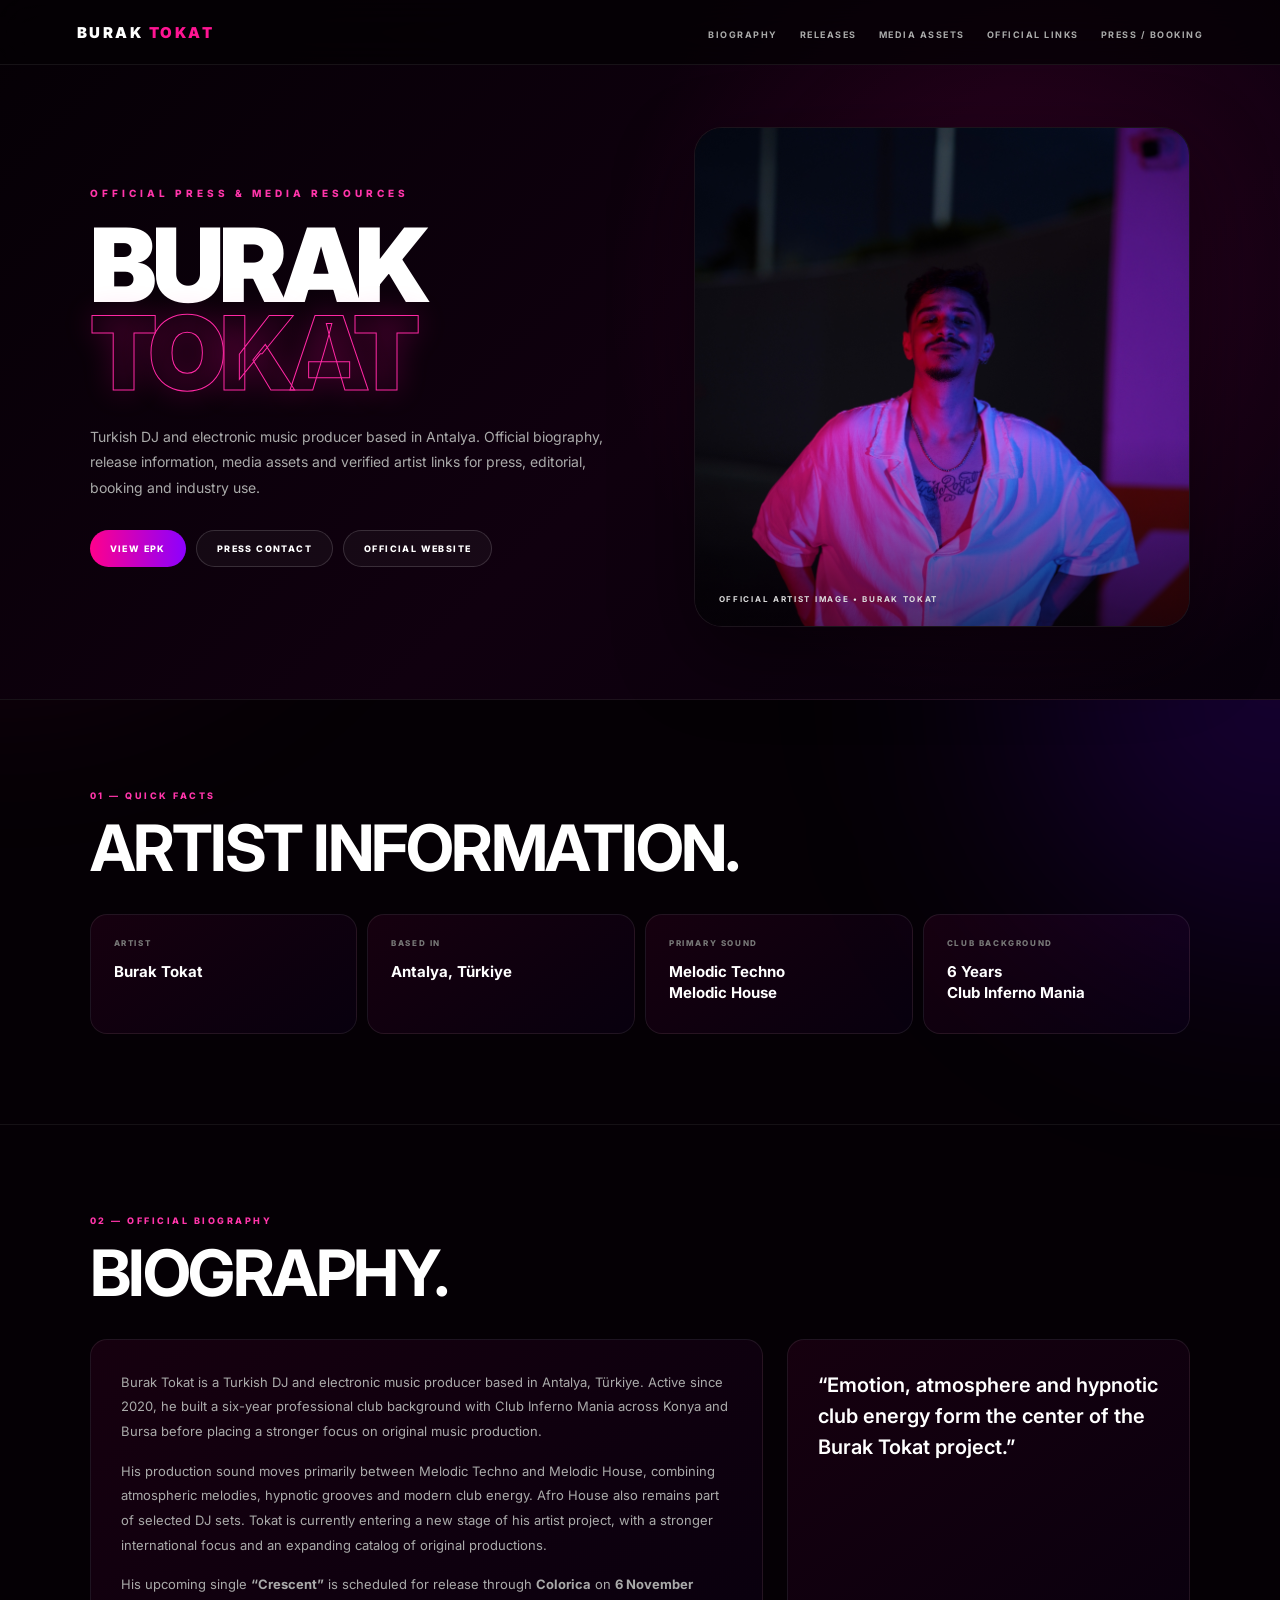
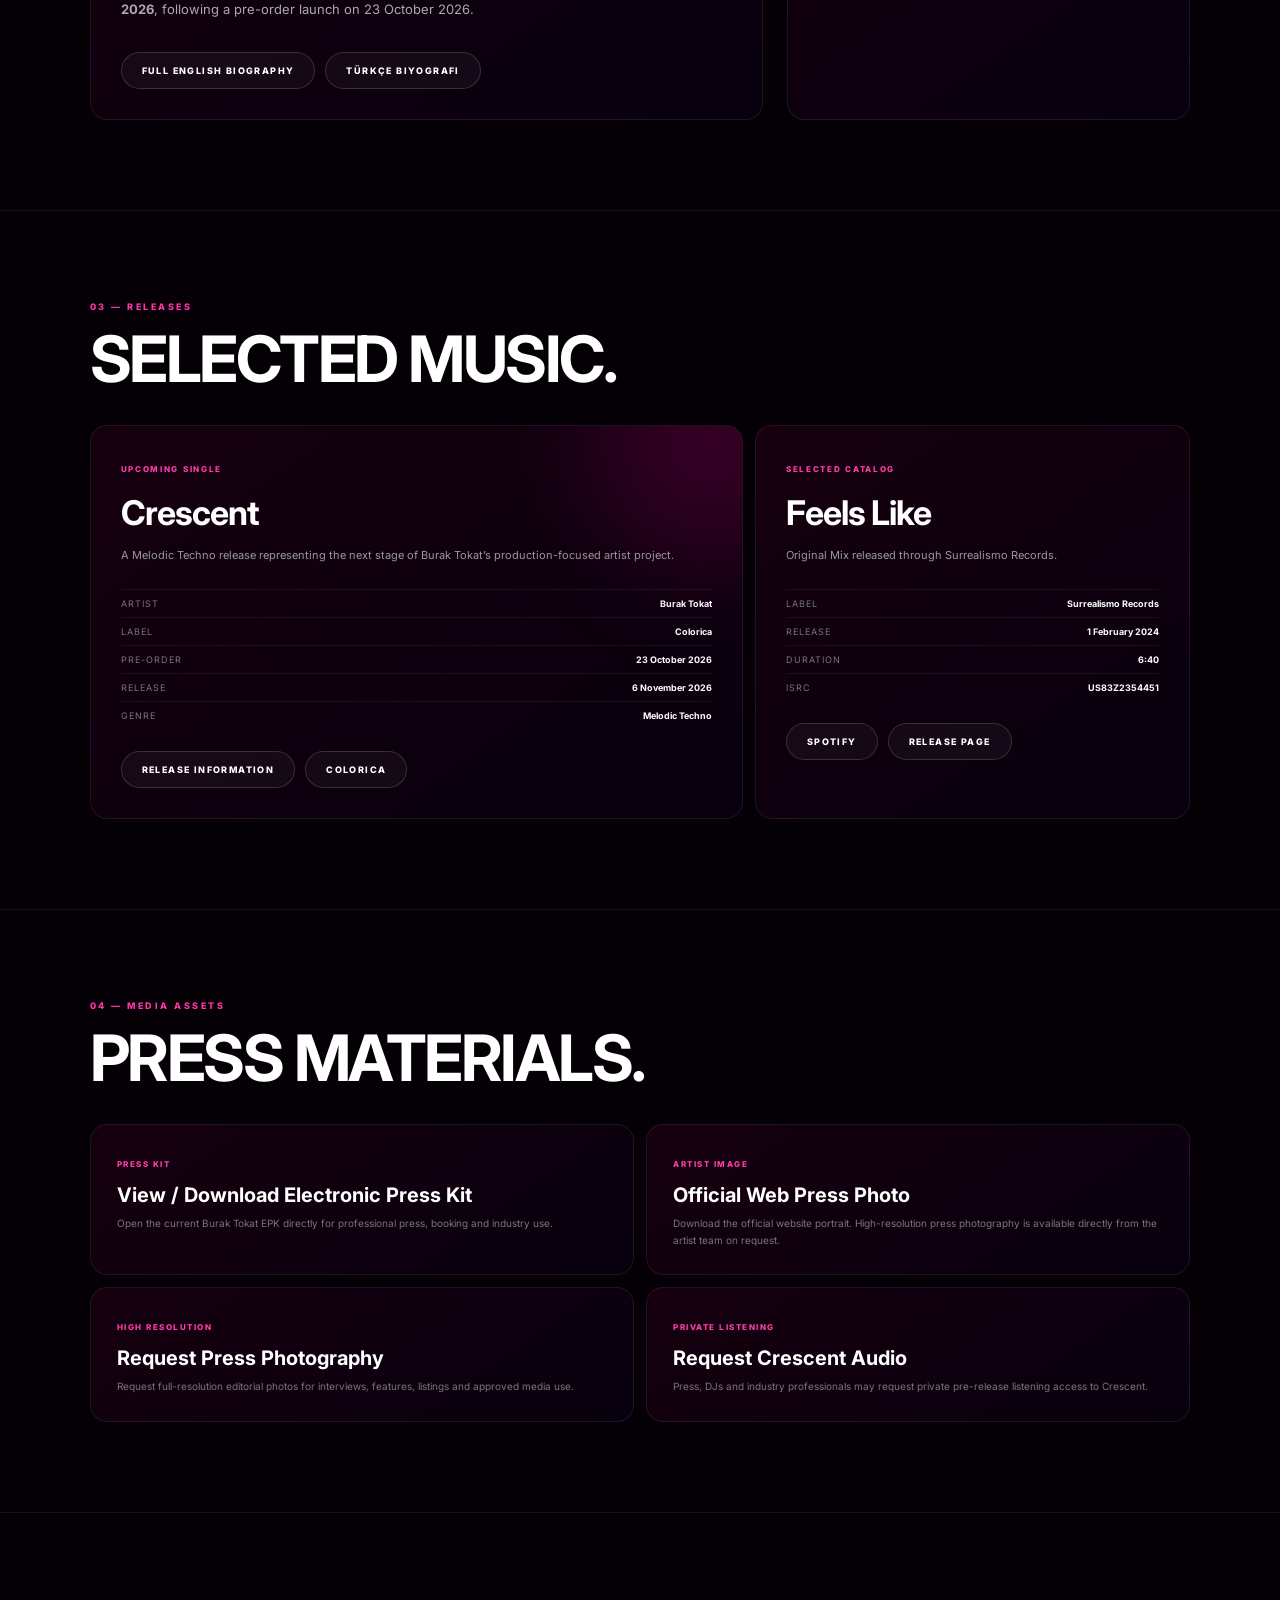
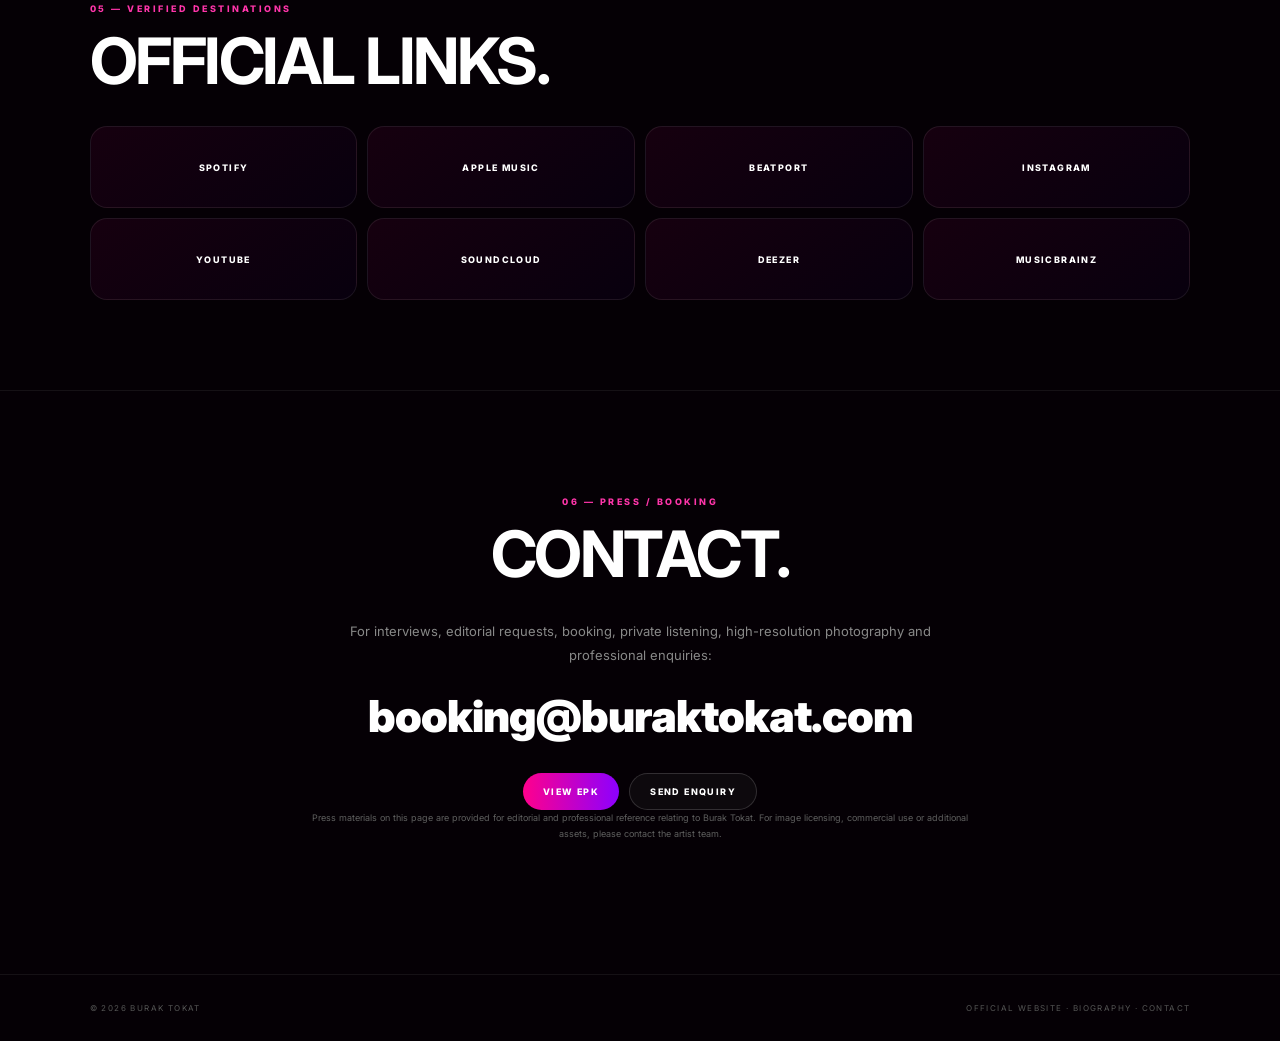
==== press/index.html @ 47e27e8b "Make EPK directly accessible from press page" ====
<!DOCTYPE html>
<html lang="en">
<head>
  <meta charset="UTF-8">
  <meta name="viewport" content="width=device-width, initial-scale=1.0">
  <title>Burak Tokat — Press Kit & Media</title>
  <meta name="description" content="Official press kit for Turkish DJ and electronic music producer Burak Tokat. Biography, releases, media assets, official links and booking contact.">
  <meta name="author" content="Burak Tokat">
  <meta name="robots" content="index, follow, max-image-preview:large">
  <link rel="canonical" href="https://buraktokat.com/press/">
  <link rel="icon" type="image/svg+xml" href="../favicon.svg?v=3">
  <meta name="theme-color" content="#050005">

  <meta property="og:title" content="Burak Tokat — Press Kit & Media">
  <meta property="og:description" content="Official press resources, biography, releases and booking information for Burak Tokat.">
  <meta property="og:type" content="website">
  <meta property="og:url" content="https://buraktokat.com/press/">
  <meta property="og:image" content="https://buraktokat.com/burak-tokat-hero.JPG">
  <meta property="og:image:alt" content="Burak Tokat — Turkish DJ and electronic music producer">
  <meta property="og:site_name" content="Burak Tokat">
  <meta name="twitter:card" content="summary_large_image">
  <meta name="twitter:title" content="Burak Tokat — Press Kit & Media">
  <meta name="twitter:description" content="Official press resources for Burak Tokat.">
  <meta name="twitter:image" content="https://buraktokat.com/burak-tokat-hero.JPG">

  <script type="application/ld+json">
  {
    "@context": "https://schema.org",
    "@graph": [
      {
        "@type": "WebPage",
        "@id": "https://buraktokat.com/press/#page",
        "url": "https://buraktokat.com/press/",
        "name": "Burak Tokat — Press Kit & Media",
        "description": "Official press resources for Turkish DJ and electronic music producer Burak Tokat.",
        "inLanguage": "en",
        "isPartOf": {"@id": "https://buraktokat.com/#website"},
        "mainEntity": {"@id": "https://buraktokat.com/#person"}
      },
      {
        "@type": "Person",
        "@id": "https://buraktokat.com/#person",
        "name": "Burak Tokat",
        "url": "https://buraktokat.com/",
        "image": "https://buraktokat.com/burak-tokat-hero.JPG",
        "jobTitle": "DJ and Electronic Music Producer",
        "description": "Burak Tokat is a Turkish DJ and electronic music producer based in Antalya, Türkiye, active since 2020. His music moves primarily between Melodic Techno and Melodic House.",
        "nationality": {"@type": "Country", "name": "Türkiye"},
        "homeLocation": {"@type": "City", "name": "Antalya"},
        "sameAs": [
          "https://www.instagram.com/burak_tkt/",
          "https://open.spotify.com/artist/2lSECyE7vZiH9M3YwAgsy5",
          "https://music.apple.com/tr/artist/burak-tokat/1721994034",
          "https://www.youtube.com/@BurakTokatMusic",
          "https://soundcloud.com/burak-tokat-6125178",
          "https://www.beatport.com/artist/burak-tokat/1174596",
          "https://www.deezer.com/en/artist/247547852",
          "https://musicbrainz.org/artist/d6642fed-4b32-4e35-bbf1-1daaf0e04e70"
        ]
      },
      {
        "@type": "MusicRecording",
        "@id": "https://buraktokat.com/#crescent",
        "name": "Crescent",
        "datePublished": "2026-11-06",
        "genre": "Melodic Techno",
        "byArtist": {"@id": "https://buraktokat.com/#person"},
        "recordLabel": {
          "@type": "Organization",
          "name": "Colorica",
          "sameAs": "https://www.beatport.com/label/colorica/94659"
        },
        "description": "Upcoming Melodic Techno single by Burak Tokat. Pre-order begins 23 October 2026; worldwide release is 6 November 2026."
      }
    ]
  }
  </script>

  <style>
    @import url('https://fonts.googleapis.com/css2?family=Inter:wght@400;500;600;700;800;900&display=swap');
    *{box-sizing:border-box;margin:0;padding:0}
    html{scroll-behavior:smooth}
    body{background:#050005;color:#fff;font-family:Inter,Arial,sans-serif;overflow-x:hidden}
    body:before{content:"";position:fixed;width:520px;height:520px;left:-260px;top:80px;background:rgba(255,0,153,.18);filter:blur(130px);border-radius:50%;z-index:-2}
    body:after{content:"";position:fixed;width:500px;height:500px;right:-250px;top:430px;background:rgba(100,0,255,.18);filter:blur(130px);border-radius:50%;z-index:-2}
    a{color:inherit}
    nav{position:fixed;top:0;left:0;width:100%;height:65px;display:flex;align-items:center;justify-content:space-between;padding:0 6%;z-index:100;background:rgba(5,0,5,.76);backdrop-filter:blur(18px);-webkit-backdrop-filter:blur(18px);border-bottom:1px solid rgba(255,255,255,.07)}
    .logo{font-size:15px;font-weight:900;letter-spacing:2.5px;text-decoration:none}.logo span{color:#ff1493}
    .navlinks{display:flex;gap:22px;list-style:none}.navlinks a{text-decoration:none;color:#aaa;font-size:9px;font-weight:700;letter-spacing:1.5px;text-transform:uppercase;transition:.25s}.navlinks a:hover{color:#ff32aa}
    .hero{min-height:700px;padding:125px 7% 70px;display:grid;grid-template-columns:1.05fr .95fr;gap:55px;align-items:center;border-bottom:1px solid rgba(255,255,255,.07);background:radial-gradient(circle at 80% 42%,rgba(255,0,153,.13),transparent 38%),linear-gradient(135deg,#050005,#10000f 55%,#08000c)}
    .eyebrow{color:#ff35aa;font-size:10px;font-weight:800;letter-spacing:4px;text-transform:uppercase;margin-bottom:22px}
    h1{font-size:clamp(58px,8vw,108px);line-height:.86;letter-spacing:-5px;font-weight:900;text-transform:uppercase}
    h1 span{display:block;color:transparent;-webkit-text-stroke:1px #ff28a4;text-shadow:0 0 30px rgba(255,0,153,.22)}
    .lead{max-width:680px;margin-top:27px;color:#aaa;font-size:14px;line-height:1.8}
    .hero-actions,.actions{display:flex;gap:10px;flex-wrap:wrap;margin-top:30px}
    .btn{display:inline-flex;align-items:center;justify-content:center;padding:12px 20px;border-radius:30px;text-decoration:none;color:#fff;font-size:9px;font-weight:800;letter-spacing:1.4px;text-transform:uppercase;border:1px solid rgba(255,255,255,.15);background:rgba(255,255,255,.035);transition:.25s}.btn.primary{background:linear-gradient(90deg,#ff008c,#8c00ff);border:none}.btn:hover{transform:translateY(-2px);border-color:rgba(255,0,153,.45)}
    .portrait{position:relative;min-height:500px;border-radius:28px;overflow:hidden;border:1px solid rgba(255,255,255,.08);background:#090009;box-shadow:0 30px 80px rgba(0,0,0,.45)}
    .portrait:after{content:"";position:absolute;inset:0;background:linear-gradient(0deg,rgba(5,0,5,.55),transparent 38%);pointer-events:none}.portrait img{width:100%;height:100%;position:absolute;inset:0;object-fit:cover;object-position:center 22%;display:block}
    .portrait-label{position:absolute;z-index:2;left:24px;bottom:22px;font-size:8px;letter-spacing:1.7px;text-transform:uppercase;color:#ddd;font-weight:700}
    main{max-width:1280px;margin:auto}
    section{padding:90px 7%;border-bottom:1px solid rgba(255,255,255,.065)}
    .section-label{color:#ff35aa;font-size:9px;font-weight:800;letter-spacing:2.5px;text-transform:uppercase;margin-bottom:17px}
    h2{font-size:clamp(36px,5vw,66px);line-height:.95;letter-spacing:-2.5px;text-transform:uppercase;margin-bottom:35px}
    .facts{display:grid;grid-template-columns:repeat(4,1fr);gap:10px}
    .fact,.panel,.release,.asset,.linkcard{border:1px solid rgba(255,255,255,.08);background:linear-gradient(145deg,rgba(255,0,153,.07),rgba(100,0,255,.04));border-radius:17px}
    .fact{padding:23px;min-height:120px}.fact small{display:block;color:#777;font-size:8px;font-weight:800;letter-spacing:1.6px;text-transform:uppercase;margin-bottom:13px}.fact strong{font-size:15px;line-height:1.4}
    .bio-grid{display:grid;grid-template-columns:1.25fr .75fr;gap:24px}.panel{padding:30px}.panel p{color:#aaa;font-size:13px;line-height:1.9}.panel p+p{margin-top:15px}.quote{font-size:20px!important;line-height:1.55!important;color:#fff!important;font-weight:600}
    .release-grid{display:grid;grid-template-columns:1.2fr .8fr;gap:12px}.release{padding:30px;position:relative;overflow:hidden}.release.featured:before{content:"";position:absolute;width:220px;height:220px;right:-80px;top:-90px;background:rgba(255,0,153,.18);filter:blur(60px);border-radius:50%}.release .status{display:inline-block;color:#ff3cab;font-size:8px;font-weight:800;letter-spacing:1.7px;text-transform:uppercase;margin-bottom:18px}.release h3{font-size:34px;letter-spacing:-1px;margin-bottom:13px}.release p{color:#999;font-size:11px;line-height:1.8}.release-meta{margin-top:24px;display:grid;gap:8px}.release-meta div{display:flex;justify-content:space-between;gap:20px;padding-top:8px;border-top:1px solid rgba(255,255,255,.06);font-size:9px}.release-meta span{color:#777;text-transform:uppercase;letter-spacing:1px}.release-meta strong{text-align:right}
    .assets{display:grid;grid-template-columns:repeat(2,1fr);gap:12px}.asset{padding:26px;text-decoration:none;display:block;transition:.25s}.asset:hover,.linkcard:hover{transform:translateY(-3px);border-color:rgba(255,0,153,.35)}.asset small{color:#ff3cab;font-size:8px;font-weight:800;letter-spacing:1.5px;text-transform:uppercase}.asset h3{font-size:20px;margin:12px 0 8px}.asset p{color:#777;font-size:10px;line-height:1.65}
    .links{display:grid;grid-template-columns:repeat(4,1fr);gap:10px}.linkcard{min-height:82px;display:flex;align-items:center;justify-content:center;text-decoration:none;font-size:9px;font-weight:800;letter-spacing:1.4px;text-transform:uppercase;transition:.25s}
    .contact{text-align:center;padding-top:105px;padding-bottom:110px}.contact p{color:#888;max-width:660px;margin:0 auto 22px;font-size:13px;line-height:1.8}.email{font-size:clamp(20px,4vw,44px);font-weight:900;letter-spacing:-1px;text-decoration:none}.email:hover{color:#ff32aa}
    .usage{max-width:760px;margin:24px auto 0;color:#5f5f5f!important;font-size:9px!important}
    footer{max-width:1280px;margin:auto;padding:28px 7%;display:flex;justify-content:space-between;color:#555;font-size:8px;letter-spacing:1.4px;text-transform:uppercase}footer a{text-decoration:none}footer a:hover{color:#ff3cab}
    @media(max-width:850px){.navlinks{display:none}.hero{grid-template-columns:1fr;padding-top:105px}.portrait{min-height:520px}.facts{grid-template-columns:1fr 1fr}.bio-grid,.release-grid{grid-template-columns:1fr}.links{grid-template-columns:1fr 1fr}}
    @media(max-width:520px){nav{height:60px}.hero{padding:95px 6% 55px}.hero h1{font-size:58px;letter-spacing:-4px}.portrait{min-height:430px}section{padding:72px 6%}.facts,.assets,.links{grid-template-columns:1fr}footer{flex-direction:column;gap:9px}}
  </style>
</head>
<body>
  <nav>
    <a class="logo" href="../">BURAK <span>TOKAT</span></a>
    <ul class="navlinks">
      <li><a href="#bio">Biography</a></li>
      <li><a href="#releases">Releases</a></li>
      <li><a href="#assets">Media Assets</a></li>
      <li><a href="#links">Official Links</a></li>
      <li><a href="#contact">Press / Booking</a></li>
    </ul>
  </nav>

  <header class="hero">
    <div>
      <div class="eyebrow">Official Press & Media Resources</div>
      <h1>BURAK <span>TOKAT</span></h1>
      <p class="lead">Turkish DJ and electronic music producer based in Antalya. Official biography, release information, media assets and verified artist links for press, editorial, booking and industry use.</p>
      <div class="hero-actions">
        <a class="btn primary" href="../Burak_Tokat_EPK_2026.pdf" target="_blank" rel="noopener">View EPK</a>
        <a class="btn" href="mailto:booking@buraktokat.com?subject=Burak%20Tokat%20Press%20Request">Press Contact</a>
        <a class="btn" href="../">Official Website</a>
      </div>
    </div>
    <div class="portrait">
      <img src="../burak-tokat-hero.JPG" alt="Burak Tokat official artist portrait" width="828" height="1183" decoding="async">
      <div class="portrait-label">Official Artist Image • Burak Tokat</div>
    </div>
  </header>

  <main>
    <section>
      <div class="section-label">01 — Quick Facts</div>
      <h2>Artist Information.</h2>
      <div class="facts">
        <div class="fact"><small>Artist</small><strong>Burak Tokat</strong></div>
        <div class="fact"><small>Based In</small><strong>Antalya, Türkiye</strong></div>
        <div class="fact"><small>Primary Sound</small><strong>Melodic Techno<br>Melodic House</strong></div>
        <div class="fact"><small>Club Background</small><strong>6 Years<br>Club Inferno Mania</strong></div>
      </div>
    </section>

    <section id="bio">
      <div class="section-label">02 — Official Biography</div>
      <h2>Biography.</h2>
      <div class="bio-grid">
        <div class="panel">
          <p>Burak Tokat is a Turkish DJ and electronic music producer based in Antalya, Türkiye. Active since 2020, he built a six-year professional club background with Club Inferno Mania across Konya and Bursa before placing a stronger focus on original music production.</p>
          <p>His production sound moves primarily between Melodic Techno and Melodic House, combining atmospheric melodies, hypnotic grooves and modern club energy. Afro House also remains part of selected DJ sets. Tokat is currently entering a new stage of his artist project, with a stronger international focus and an expanding catalog of original productions.</p>
          <p>His upcoming single <strong>“Crescent”</strong> is scheduled for release through <strong>Colorica</strong> on <strong>6 November 2026</strong>, following a pre-order launch on 23 October 2026.</p>
          <div class="actions">
            <a class="btn" href="../about.html">Full English Biography</a>
            <a class="btn" href="../hakkinda.html">Türkçe Biyografi</a>
          </div>
        </div>
        <div class="panel">
          <p class="quote">“Emotion, atmosphere and hypnotic club energy form the center of the Burak Tokat project.”</p>
        </div>
      </div>
    </section>

    <section id="releases">
      <div class="section-label">03 — Releases</div>
      <h2>Selected Music.</h2>
      <div class="release-grid">
        <article class="release featured">
          <div class="status">Upcoming Single</div>
          <h3>Crescent</h3>
          <p>A Melodic Techno release representing the next stage of Burak Tokat’s production-focused artist project.</p>
          <div class="release-meta">
            <div><span>Artist</span><strong>Burak Tokat</strong></div>
            <div><span>Label</span><strong>Colorica</strong></div>
            <div><span>Pre-order</span><strong>23 October 2026</strong></div>
            <div><span>Release</span><strong>6 November 2026</strong></div>
            <div><span>Genre</span><strong>Melodic Techno</strong></div>
          </div>
          <div class="actions">
            <a class="btn" href="../music/crescent.html">Release Information</a>
            <a class="btn" href="https://www.beatport.com/label/colorica/94659" target="_blank" rel="noopener">Colorica</a>
          </div>
        </article>

        <article class="release">
          <div class="status">Selected Catalog</div>
          <h3>Feels Like</h3>
          <p>Original Mix released through Surrealismo Records.</p>
          <div class="release-meta">
            <div><span>Label</span><strong>Surrealismo Records</strong></div>
            <div><span>Release</span><strong>1 February 2024</strong></div>
            <div><span>Duration</span><strong>6:40</strong></div>
            <div><span>ISRC</span><strong>US83Z2354451</strong></div>
          </div>
          <div class="actions">
            <a class="btn" href="https://open.spotify.com/track/1SCEhdeMEhMFP7jgETEWyG" target="_blank" rel="noopener">Spotify</a>
            <a class="btn" href="../music/feels-like.html">Release Page</a>
          </div>
        </article>
      </div>
    </section>

    <section id="assets">
      <div class="section-label">04 — Media Assets</div>
      <h2>Press Materials.</h2>
      <div class="assets">
        <a class="asset" href="../Burak_Tokat_EPK_2026.pdf" target="_blank" rel="noopener">
          <small>Press Kit</small>
          <h3>View / Download Electronic Press Kit</h3>
          <p>Open the current Burak Tokat EPK directly for professional press, booking and industry use.</p>
        </a>
        <a class="asset" href="../burak-tokat-hero.JPG" download="Burak-Tokat-Official-Artist-Photo.JPG">
          <small>Artist Image</small>
          <h3>Official Web Press Photo</h3>
          <p>Download the official website portrait. High-resolution press photography is available directly from the artist team on request.</p>
        </a>
        <a class="asset" href="mailto:booking@buraktokat.com?subject=Burak%20Tokat%20High-Resolution%20Press%20Photos">
          <small>High Resolution</small>
          <h3>Request Press Photography</h3>
          <p>Request full-resolution editorial photos for interviews, features, listings and approved media use.</p>
        </a>
        <a class="asset" href="mailto:booking@buraktokat.com?subject=Burak%20Tokat%20Private%20Listening%20Request%20-%20Crescent">
          <small>Private Listening</small>
          <h3>Request Crescent Audio</h3>
          <p>Press, DJs and industry professionals may request private pre-release listening access to Crescent.</p>
        </a>
      </div>
    </section>

    <section id="links">
      <div class="section-label">05 — Verified Destinations</div>
      <h2>Official Links.</h2>
      <div class="links">
        <a class="linkcard" href="https://open.spotify.com/artist/2lSECyE7vZiH9M3YwAgsy5" target="_blank" rel="me noopener">Spotify</a>
        <a class="linkcard" href="https://music.apple.com/tr/artist/burak-tokat/1721994034" target="_blank" rel="me noopener">Apple Music</a>
        <a class="linkcard" href="https://www.beatport.com/artist/burak-tokat/1174596" target="_blank" rel="me noopener">Beatport</a>
        <a class="linkcard" href="https://www.instagram.com/burak_tkt/" target="_blank" rel="me noopener">Instagram</a>
        <a class="linkcard" href="https://www.youtube.com/@BurakTokatMusic" target="_blank" rel="me noopener">YouTube</a>
        <a class="linkcard" href="https://soundcloud.com/burak-tokat-6125178" target="_blank" rel="me noopener">SoundCloud</a>
        <a class="linkcard" href="https://www.deezer.com/en/artist/247547852" target="_blank" rel="me noopener">Deezer</a>
        <a class="linkcard" href="https://musicbrainz.org/artist/d6642fed-4b32-4e35-bbf1-1daaf0e04e70" target="_blank" rel="me noopener">MusicBrainz</a>
      </div>
    </section>

    <section class="contact" id="contact">
      <div class="section-label">06 — Press / Booking</div>
      <h2>Contact.</h2>
      <p>For interviews, editorial requests, booking, private listening, high-resolution photography and professional enquiries:</p>
      <a class="email" href="mailto:booking@buraktokat.com">booking@buraktokat.com</a>
      <div class="actions" style="justify-content:center">
        <a class="btn primary" href="../Burak_Tokat_EPK_2026.pdf" target="_blank" rel="noopener">View EPK</a>
        <a class="btn" href="mailto:booking@buraktokat.com?subject=Burak%20Tokat%20Press%20%2F%20Booking%20Enquiry">Send Enquiry</a>
      </div>
      <p class="usage">Press materials on this page are provided for editorial and professional reference relating to Burak Tokat. For image licensing, commercial use or additional assets, please contact the artist team.</p>
    </section>
  </main>

  <footer>
    <span>© 2026 Burak Tokat</span>
    <span><a href="../">Official Website</a> · <a href="../about.html">Biography</a> · <a href="mailto:booking@buraktokat.com">Contact</a></span>
  </footer>
</body>
</html>
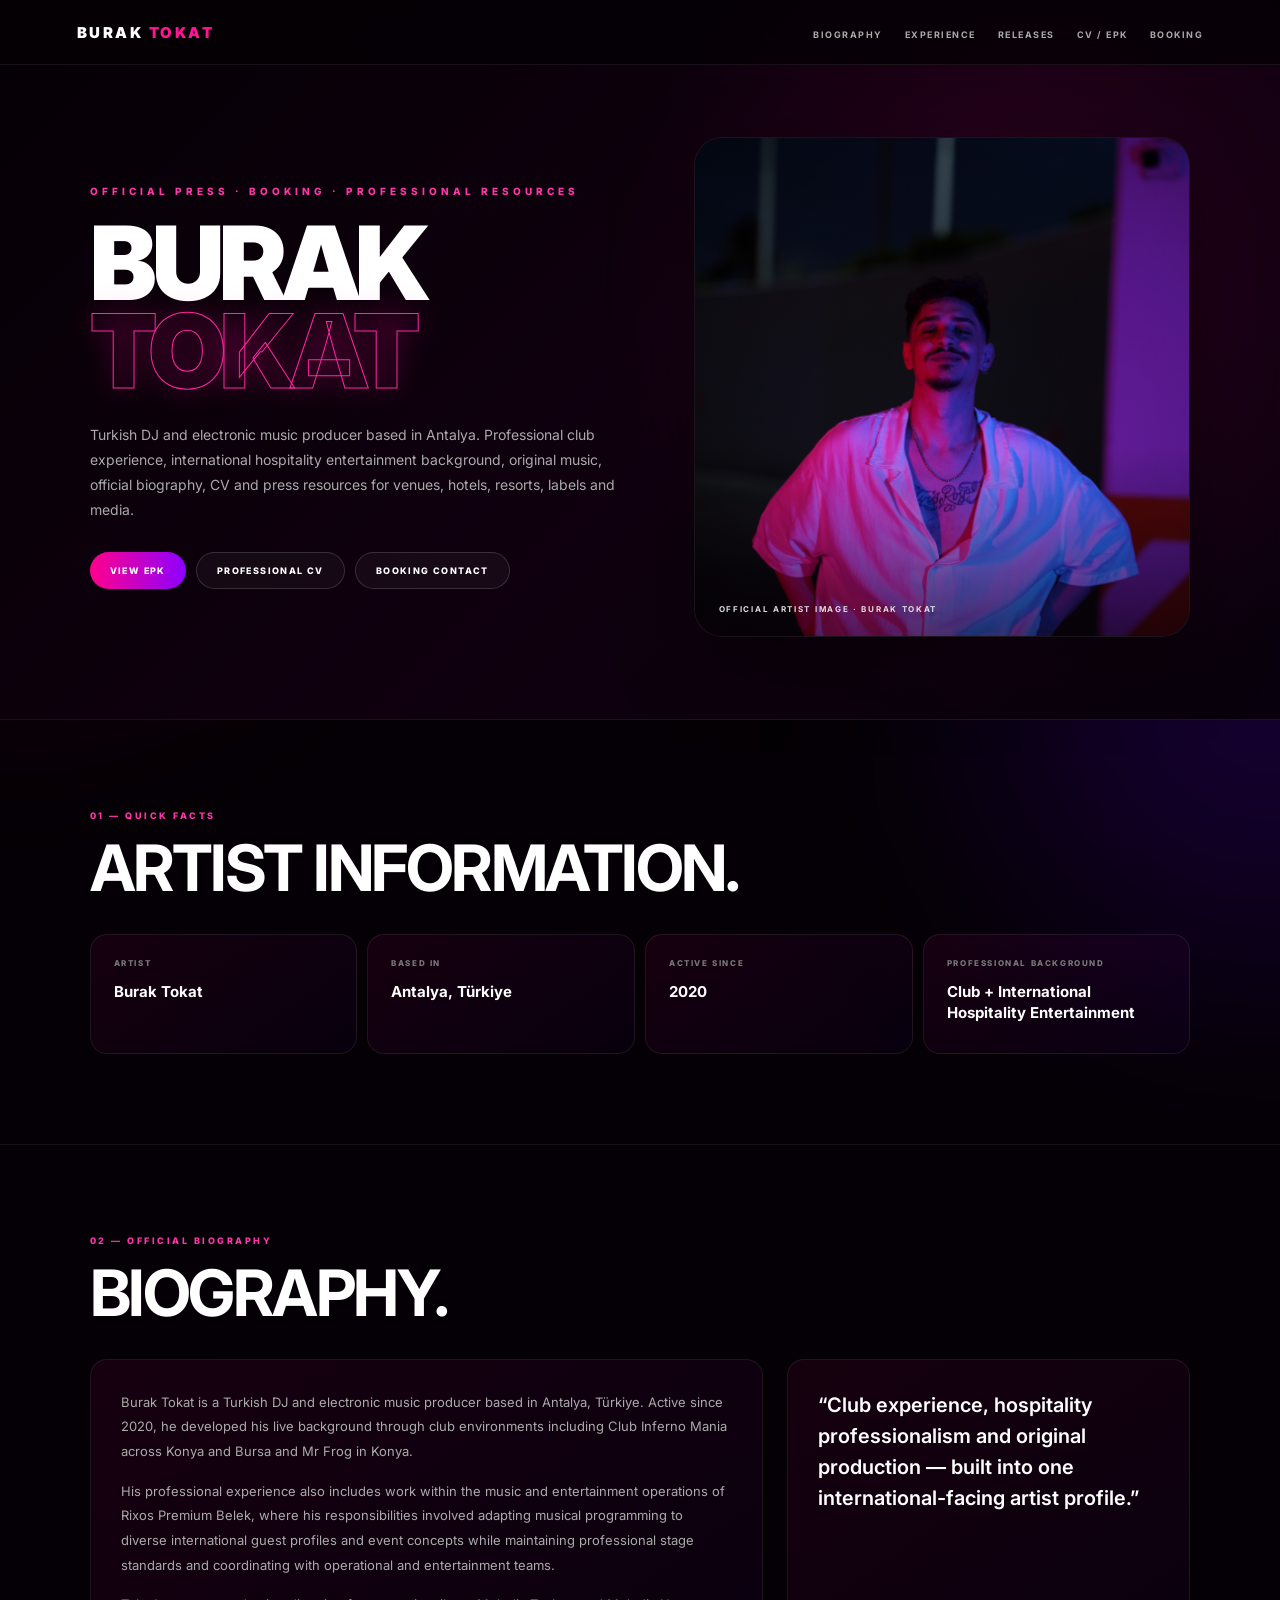
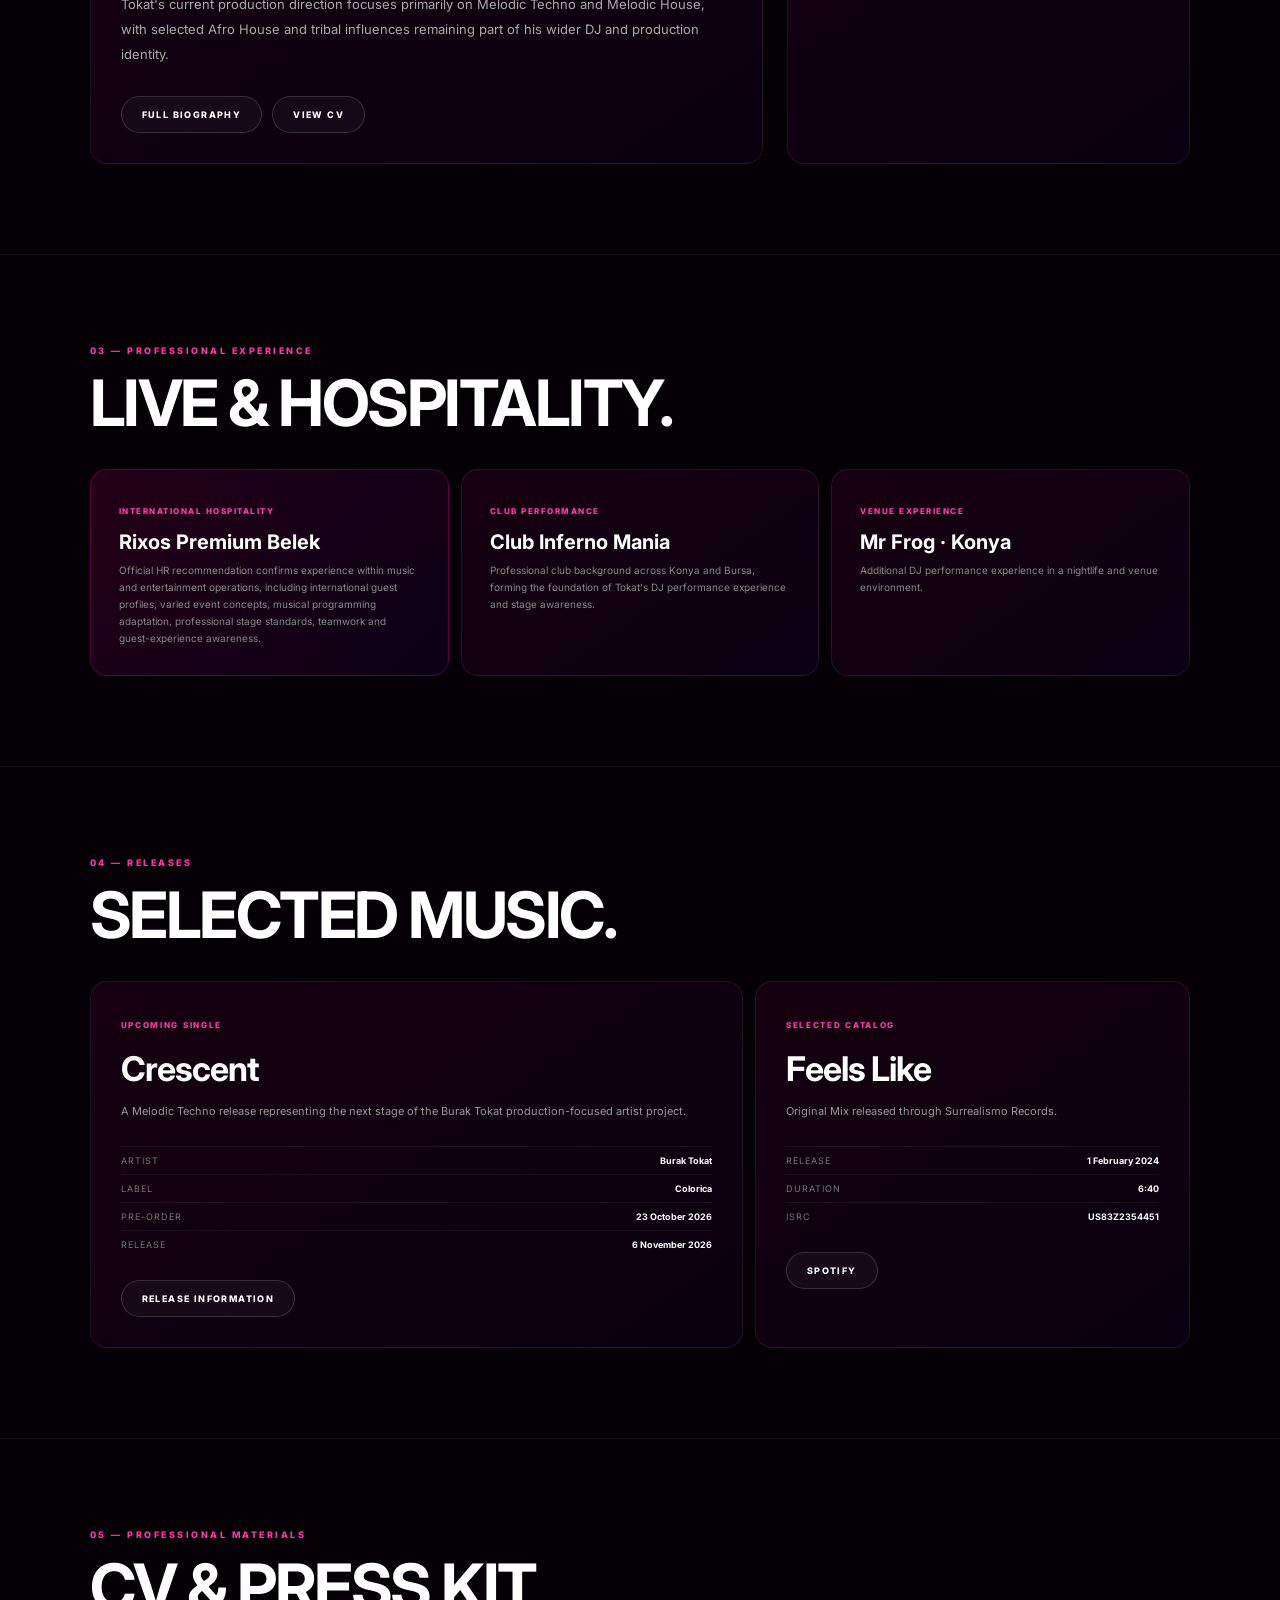
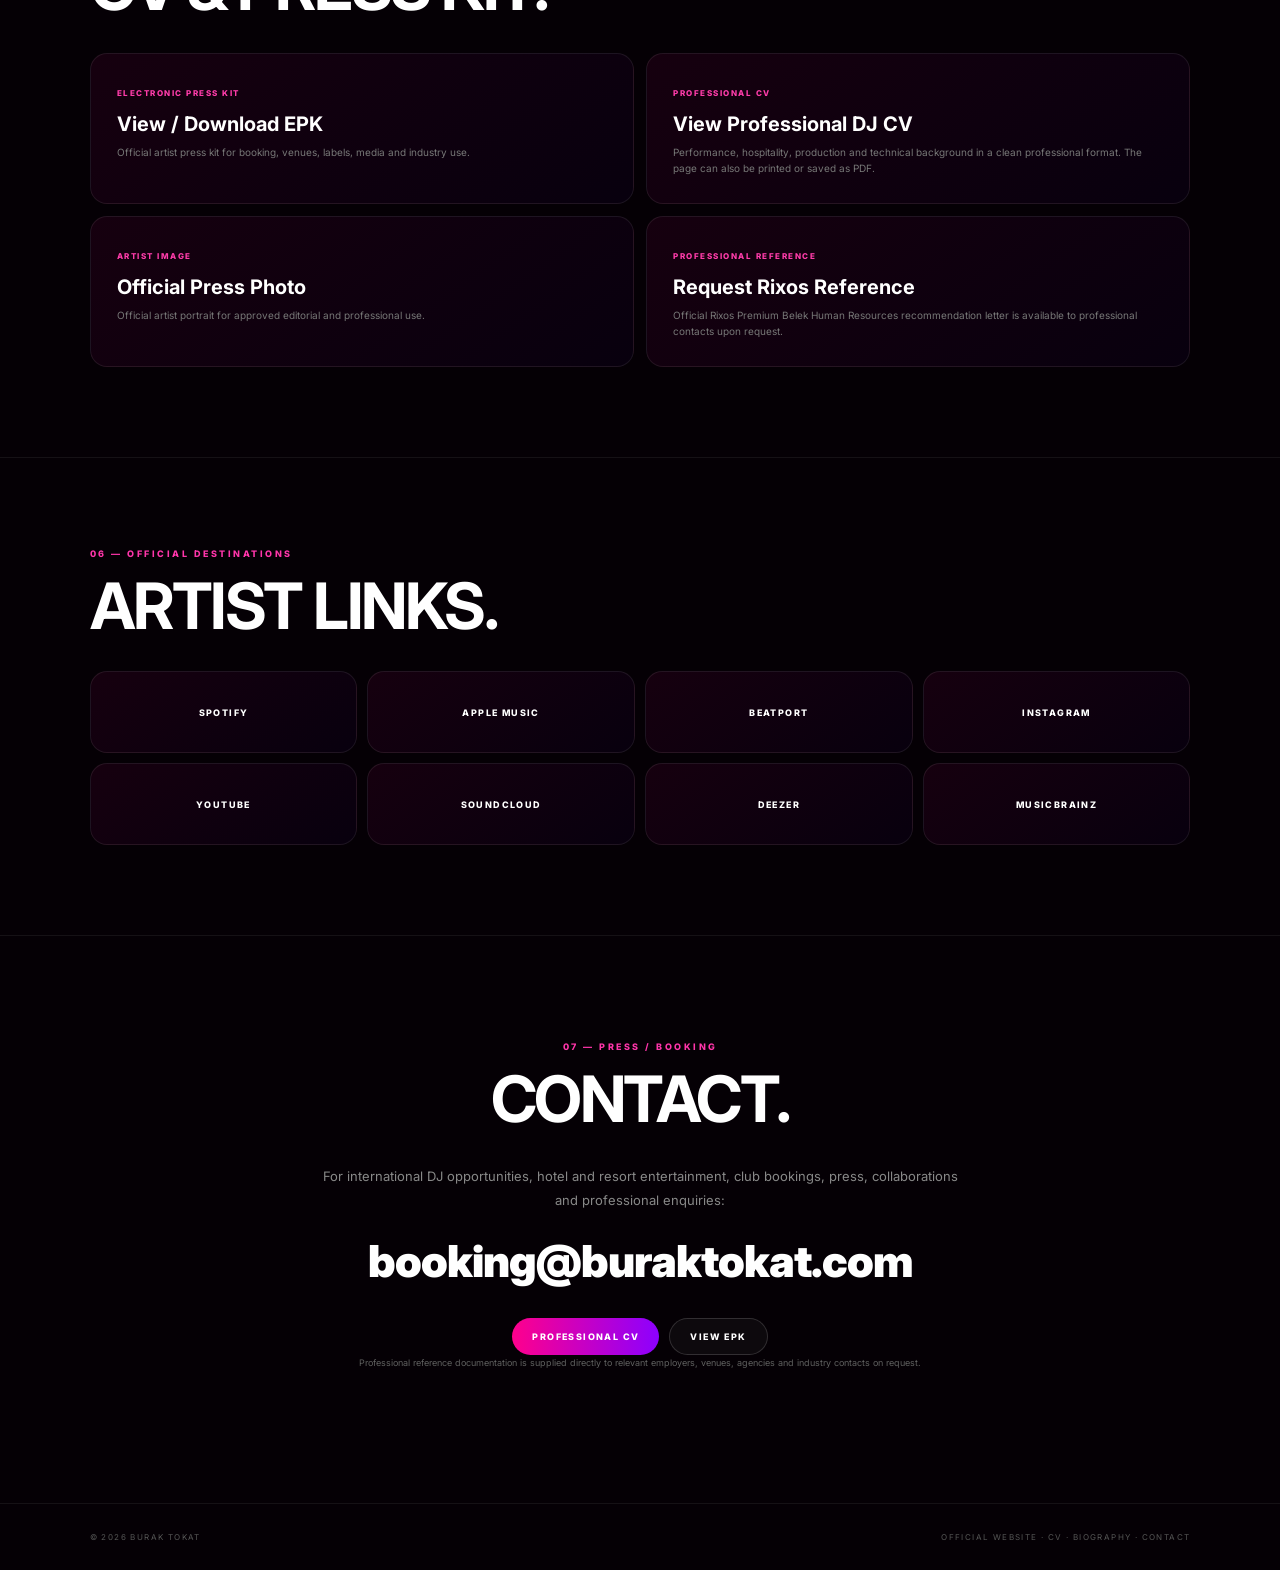
==== commit 7086ff2b: "Strengthen press page with CV and Rixos hospitality experience" ====
--- a/press/index.html
+++ b/press/index.html
@@ -3,275 +3,63 @@
 <head>
   <meta charset="UTF-8">
   <meta name="viewport" content="width=device-width, initial-scale=1.0">
-  <title>Burak Tokat — Press Kit & Media</title>
-  <meta name="description" content="Official press kit for Turkish DJ and electronic music producer Burak Tokat. Biography, releases, media assets, official links and booking contact.">
+  <title>Burak Tokat — Press Kit, CV & Media</title>
+  <meta name="description" content="Official press kit, professional CV, biography, releases, media assets and booking information for Turkish DJ and electronic music producer Burak Tokat.">
   <meta name="author" content="Burak Tokat">
   <meta name="robots" content="index, follow, max-image-preview:large">
   <link rel="canonical" href="https://buraktokat.com/press/">
   <link rel="icon" type="image/svg+xml" href="../favicon.svg?v=3">
   <meta name="theme-color" content="#050005">
-
-  <meta property="og:title" content="Burak Tokat — Press Kit & Media">
-  <meta property="og:description" content="Official press resources, biography, releases and booking information for Burak Tokat.">
+  <meta property="og:title" content="Burak Tokat — Press Kit, CV & Media">
+  <meta property="og:description" content="Official press resources, professional CV, biography and booking information for Burak Tokat.">
   <meta property="og:type" content="website">
   <meta property="og:url" content="https://buraktokat.com/press/">
   <meta property="og:image" content="https://buraktokat.com/burak-tokat-hero.JPG">
-  <meta property="og:image:alt" content="Burak Tokat — Turkish DJ and electronic music producer">
   <meta property="og:site_name" content="Burak Tokat">
   <meta name="twitter:card" content="summary_large_image">
-  <meta name="twitter:title" content="Burak Tokat — Press Kit & Media">
-  <meta name="twitter:description" content="Official press resources for Burak Tokat.">
+  <meta name="twitter:title" content="Burak Tokat — Press Kit, CV & Media">
+  <meta name="twitter:description" content="Official professional resources for Burak Tokat.">
   <meta name="twitter:image" content="https://buraktokat.com/burak-tokat-hero.JPG">
-
   <script type="application/ld+json">
   {
-    "@context": "https://schema.org",
-    "@graph": [
-      {
-        "@type": "WebPage",
-        "@id": "https://buraktokat.com/press/#page",
-        "url": "https://buraktokat.com/press/",
-        "name": "Burak Tokat — Press Kit & Media",
-        "description": "Official press resources for Turkish DJ and electronic music producer Burak Tokat.",
-        "inLanguage": "en",
-        "isPartOf": {"@id": "https://buraktokat.com/#website"},
-        "mainEntity": {"@id": "https://buraktokat.com/#person"}
-      },
-      {
-        "@type": "Person",
-        "@id": "https://buraktokat.com/#person",
-        "name": "Burak Tokat",
-        "url": "https://buraktokat.com/",
-        "image": "https://buraktokat.com/burak-tokat-hero.JPG",
-        "jobTitle": "DJ and Electronic Music Producer",
-        "description": "Burak Tokat is a Turkish DJ and electronic music producer based in Antalya, Türkiye, active since 2020. His music moves primarily between Melodic Techno and Melodic House.",
-        "nationality": {"@type": "Country", "name": "Türkiye"},
-        "homeLocation": {"@type": "City", "name": "Antalya"},
-        "sameAs": [
-          "https://www.instagram.com/burak_tkt/",
-          "https://open.spotify.com/artist/2lSECyE7vZiH9M3YwAgsy5",
-          "https://music.apple.com/tr/artist/burak-tokat/1721994034",
-          "https://www.youtube.com/@BurakTokatMusic",
-          "https://soundcloud.com/burak-tokat-6125178",
-          "https://www.beatport.com/artist/burak-tokat/1174596",
-          "https://www.deezer.com/en/artist/247547852",
-          "https://musicbrainz.org/artist/d6642fed-4b32-4e35-bbf1-1daaf0e04e70"
-        ]
-      },
-      {
-        "@type": "MusicRecording",
-        "@id": "https://buraktokat.com/#crescent",
-        "name": "Crescent",
-        "datePublished": "2026-11-06",
-        "genre": "Melodic Techno",
-        "byArtist": {"@id": "https://buraktokat.com/#person"},
-        "recordLabel": {
-          "@type": "Organization",
-          "name": "Colorica",
-          "sameAs": "https://www.beatport.com/label/colorica/94659"
-        },
-        "description": "Upcoming Melodic Techno single by Burak Tokat. Pre-order begins 23 October 2026; worldwide release is 6 November 2026."
-      }
+    "@context":"https://schema.org",
+    "@graph":[
+      {"@type":"WebPage","@id":"https://buraktokat.com/press/#page","url":"https://buraktokat.com/press/","name":"Burak Tokat — Press Kit, CV & Media","description":"Official professional and press resources for Turkish DJ and electronic music producer Burak Tokat.","inLanguage":"en","mainEntity":{"@id":"https://buraktokat.com/#person"}},
+      {"@type":"Person","@id":"https://buraktokat.com/#person","name":"Burak Tokat","url":"https://buraktokat.com/","image":"https://buraktokat.com/burak-tokat-hero.JPG","jobTitle":"DJ and Electronic Music Producer","description":"Turkish DJ and electronic music producer based in Antalya, active since 2020, with professional club and international hospitality entertainment experience.","nationality":{"@type":"Country","name":"Türkiye"},"homeLocation":{"@type":"City","name":"Antalya"},"sameAs":["https://www.instagram.com/burak_tkt/","https://open.spotify.com/artist/2lSECyE7vZiH9M3YwAgsy5","https://music.apple.com/tr/artist/burak-tokat/1721994034","https://www.youtube.com/@BurakTokatMusic","https://soundcloud.com/burak-tokat-6125178","https://www.beatport.com/artist/burak-tokat/1174596"]}
     ]
   }
   </script>
-
   <style>
     @import url('https://fonts.googleapis.com/css2?family=Inter:wght@400;500;600;700;800;900&display=swap');
-    *{box-sizing:border-box;margin:0;padding:0}
-    html{scroll-behavior:smooth}
-    body{background:#050005;color:#fff;font-family:Inter,Arial,sans-serif;overflow-x:hidden}
-    body:before{content:"";position:fixed;width:520px;height:520px;left:-260px;top:80px;background:rgba(255,0,153,.18);filter:blur(130px);border-radius:50%;z-index:-2}
-    body:after{content:"";position:fixed;width:500px;height:500px;right:-250px;top:430px;background:rgba(100,0,255,.18);filter:blur(130px);border-radius:50%;z-index:-2}
-    a{color:inherit}
-    nav{position:fixed;top:0;left:0;width:100%;height:65px;display:flex;align-items:center;justify-content:space-between;padding:0 6%;z-index:100;background:rgba(5,0,5,.76);backdrop-filter:blur(18px);-webkit-backdrop-filter:blur(18px);border-bottom:1px solid rgba(255,255,255,.07)}
-    .logo{font-size:15px;font-weight:900;letter-spacing:2.5px;text-decoration:none}.logo span{color:#ff1493}
-    .navlinks{display:flex;gap:22px;list-style:none}.navlinks a{text-decoration:none;color:#aaa;font-size:9px;font-weight:700;letter-spacing:1.5px;text-transform:uppercase;transition:.25s}.navlinks a:hover{color:#ff32aa}
-    .hero{min-height:700px;padding:125px 7% 70px;display:grid;grid-template-columns:1.05fr .95fr;gap:55px;align-items:center;border-bottom:1px solid rgba(255,255,255,.07);background:radial-gradient(circle at 80% 42%,rgba(255,0,153,.13),transparent 38%),linear-gradient(135deg,#050005,#10000f 55%,#08000c)}
-    .eyebrow{color:#ff35aa;font-size:10px;font-weight:800;letter-spacing:4px;text-transform:uppercase;margin-bottom:22px}
-    h1{font-size:clamp(58px,8vw,108px);line-height:.86;letter-spacing:-5px;font-weight:900;text-transform:uppercase}
-    h1 span{display:block;color:transparent;-webkit-text-stroke:1px #ff28a4;text-shadow:0 0 30px rgba(255,0,153,.22)}
-    .lead{max-width:680px;margin-top:27px;color:#aaa;font-size:14px;line-height:1.8}
-    .hero-actions,.actions{display:flex;gap:10px;flex-wrap:wrap;margin-top:30px}
-    .btn{display:inline-flex;align-items:center;justify-content:center;padding:12px 20px;border-radius:30px;text-decoration:none;color:#fff;font-size:9px;font-weight:800;letter-spacing:1.4px;text-transform:uppercase;border:1px solid rgba(255,255,255,.15);background:rgba(255,255,255,.035);transition:.25s}.btn.primary{background:linear-gradient(90deg,#ff008c,#8c00ff);border:none}.btn:hover{transform:translateY(-2px);border-color:rgba(255,0,153,.45)}
-    .portrait{position:relative;min-height:500px;border-radius:28px;overflow:hidden;border:1px solid rgba(255,255,255,.08);background:#090009;box-shadow:0 30px 80px rgba(0,0,0,.45)}
-    .portrait:after{content:"";position:absolute;inset:0;background:linear-gradient(0deg,rgba(5,0,5,.55),transparent 38%);pointer-events:none}.portrait img{width:100%;height:100%;position:absolute;inset:0;object-fit:cover;object-position:center 22%;display:block}
-    .portrait-label{position:absolute;z-index:2;left:24px;bottom:22px;font-size:8px;letter-spacing:1.7px;text-transform:uppercase;color:#ddd;font-weight:700}
-    main{max-width:1280px;margin:auto}
-    section{padding:90px 7%;border-bottom:1px solid rgba(255,255,255,.065)}
-    .section-label{color:#ff35aa;font-size:9px;font-weight:800;letter-spacing:2.5px;text-transform:uppercase;margin-bottom:17px}
-    h2{font-size:clamp(36px,5vw,66px);line-height:.95;letter-spacing:-2.5px;text-transform:uppercase;margin-bottom:35px}
-    .facts{display:grid;grid-template-columns:repeat(4,1fr);gap:10px}
-    .fact,.panel,.release,.asset,.linkcard{border:1px solid rgba(255,255,255,.08);background:linear-gradient(145deg,rgba(255,0,153,.07),rgba(100,0,255,.04));border-radius:17px}
-    .fact{padding:23px;min-height:120px}.fact small{display:block;color:#777;font-size:8px;font-weight:800;letter-spacing:1.6px;text-transform:uppercase;margin-bottom:13px}.fact strong{font-size:15px;line-height:1.4}
-    .bio-grid{display:grid;grid-template-columns:1.25fr .75fr;gap:24px}.panel{padding:30px}.panel p{color:#aaa;font-size:13px;line-height:1.9}.panel p+p{margin-top:15px}.quote{font-size:20px!important;line-height:1.55!important;color:#fff!important;font-weight:600}
-    .release-grid{display:grid;grid-template-columns:1.2fr .8fr;gap:12px}.release{padding:30px;position:relative;overflow:hidden}.release.featured:before{content:"";position:absolute;width:220px;height:220px;right:-80px;top:-90px;background:rgba(255,0,153,.18);filter:blur(60px);border-radius:50%}.release .status{display:inline-block;color:#ff3cab;font-size:8px;font-weight:800;letter-spacing:1.7px;text-transform:uppercase;margin-bottom:18px}.release h3{font-size:34px;letter-spacing:-1px;margin-bottom:13px}.release p{color:#999;font-size:11px;line-height:1.8}.release-meta{margin-top:24px;display:grid;gap:8px}.release-meta div{display:flex;justify-content:space-between;gap:20px;padding-top:8px;border-top:1px solid rgba(255,255,255,.06);font-size:9px}.release-meta span{color:#777;text-transform:uppercase;letter-spacing:1px}.release-meta strong{text-align:right}
-    .assets{display:grid;grid-template-columns:repeat(2,1fr);gap:12px}.asset{padding:26px;text-decoration:none;display:block;transition:.25s}.asset:hover,.linkcard:hover{transform:translateY(-3px);border-color:rgba(255,0,153,.35)}.asset small{color:#ff3cab;font-size:8px;font-weight:800;letter-spacing:1.5px;text-transform:uppercase}.asset h3{font-size:20px;margin:12px 0 8px}.asset p{color:#777;font-size:10px;line-height:1.65}
-    .links{display:grid;grid-template-columns:repeat(4,1fr);gap:10px}.linkcard{min-height:82px;display:flex;align-items:center;justify-content:center;text-decoration:none;font-size:9px;font-weight:800;letter-spacing:1.4px;text-transform:uppercase;transition:.25s}
-    .contact{text-align:center;padding-top:105px;padding-bottom:110px}.contact p{color:#888;max-width:660px;margin:0 auto 22px;font-size:13px;line-height:1.8}.email{font-size:clamp(20px,4vw,44px);font-weight:900;letter-spacing:-1px;text-decoration:none}.email:hover{color:#ff32aa}
-    .usage{max-width:760px;margin:24px auto 0;color:#5f5f5f!important;font-size:9px!important}
-    footer{max-width:1280px;margin:auto;padding:28px 7%;display:flex;justify-content:space-between;color:#555;font-size:8px;letter-spacing:1.4px;text-transform:uppercase}footer a{text-decoration:none}footer a:hover{color:#ff3cab}
-    @media(max-width:850px){.navlinks{display:none}.hero{grid-template-columns:1fr;padding-top:105px}.portrait{min-height:520px}.facts{grid-template-columns:1fr 1fr}.bio-grid,.release-grid{grid-template-columns:1fr}.links{grid-template-columns:1fr 1fr}}
-    @media(max-width:520px){nav{height:60px}.hero{padding:95px 6% 55px}.hero h1{font-size:58px;letter-spacing:-4px}.portrait{min-height:430px}section{padding:72px 6%}.facts,.assets,.links{grid-template-columns:1fr}footer{flex-direction:column;gap:9px}}
+    *{box-sizing:border-box;margin:0;padding:0}html{scroll-behavior:smooth}body{background:#050005;color:#fff;font-family:Inter,Arial,sans-serif;overflow-x:hidden}body:before,body:after{content:"";position:fixed;width:520px;height:520px;border-radius:50%;filter:blur(130px);z-index:-2;pointer-events:none}body:before{left:-260px;top:80px;background:rgba(255,0,153,.18)}body:after{right:-250px;top:430px;background:rgba(100,0,255,.18)}a{color:inherit}
+    nav{position:fixed;top:0;left:0;width:100%;height:65px;display:flex;align-items:center;justify-content:space-between;padding:0 6%;z-index:100;background:rgba(5,0,5,.76);backdrop-filter:blur(18px);border-bottom:1px solid rgba(255,255,255,.07)}.logo{font-size:15px;font-weight:900;letter-spacing:2.5px;text-decoration:none}.logo span{color:#ff1493}.navlinks{display:flex;gap:22px;list-style:none}.navlinks a{text-decoration:none;color:#aaa;font-size:9px;font-weight:700;letter-spacing:1.5px;text-transform:uppercase}.navlinks a:hover{color:#ff32aa}
+    .hero{min-height:720px;padding:125px 7% 70px;display:grid;grid-template-columns:1.05fr .95fr;gap:55px;align-items:center;border-bottom:1px solid rgba(255,255,255,.07);background:radial-gradient(circle at 80% 42%,rgba(255,0,153,.13),transparent 38%),linear-gradient(135deg,#050005,#10000f 55%,#08000c)}.eyebrow{color:#ff35aa;font-size:10px;font-weight:800;letter-spacing:4px;text-transform:uppercase;margin-bottom:22px}h1{font-size:clamp(58px,8vw,108px);line-height:.86;letter-spacing:-5px;font-weight:900;text-transform:uppercase}h1 span{display:block;color:transparent;-webkit-text-stroke:1px #ff28a4;text-shadow:0 0 30px rgba(255,0,153,.22)}.lead{max-width:680px;margin-top:27px;color:#aaa;font-size:14px;line-height:1.8}.hero-actions,.actions{display:flex;gap:10px;flex-wrap:wrap;margin-top:30px}.btn{display:inline-flex;align-items:center;justify-content:center;padding:12px 20px;border-radius:30px;text-decoration:none;color:#fff;font-size:9px;font-weight:800;letter-spacing:1.4px;text-transform:uppercase;border:1px solid rgba(255,255,255,.15);background:rgba(255,255,255,.035);transition:.25s}.btn.primary{background:linear-gradient(90deg,#ff008c,#8c00ff);border:none}.btn:hover{transform:translateY(-2px);border-color:rgba(255,0,153,.45)}.portrait{position:relative;min-height:500px;border-radius:28px;overflow:hidden;border:1px solid rgba(255,255,255,.08);background:#090009;box-shadow:0 30px 80px rgba(0,0,0,.45)}.portrait:after{content:"";position:absolute;inset:0;background:linear-gradient(0deg,rgba(5,0,5,.55),transparent 38%);pointer-events:none}.portrait img{width:100%;height:100%;position:absolute;inset:0;object-fit:cover;object-position:center 22%;display:block}.portrait-label{position:absolute;z-index:2;left:24px;bottom:22px;font-size:8px;letter-spacing:1.7px;text-transform:uppercase;color:#ddd;font-weight:700}
+    main{max-width:1280px;margin:auto}section{padding:90px 7%;border-bottom:1px solid rgba(255,255,255,.065)}.section-label{color:#ff35aa;font-size:9px;font-weight:800;letter-spacing:2.5px;text-transform:uppercase;margin-bottom:17px}h2{font-size:clamp(36px,5vw,66px);line-height:.95;letter-spacing:-2.5px;text-transform:uppercase;margin-bottom:35px}.facts{display:grid;grid-template-columns:repeat(4,1fr);gap:10px}.fact,.panel,.release,.asset,.linkcard{border:1px solid rgba(255,255,255,.08);background:linear-gradient(145deg,rgba(255,0,153,.07),rgba(100,0,255,.04));border-radius:17px}.fact{padding:23px;min-height:120px}.fact small{display:block;color:#777;font-size:8px;font-weight:800;letter-spacing:1.6px;text-transform:uppercase;margin-bottom:13px}.fact strong{font-size:15px;line-height:1.4}.bio-grid{display:grid;grid-template-columns:1.25fr .75fr;gap:24px}.panel{padding:30px}.panel p{color:#aaa;font-size:13px;line-height:1.9}.panel p+p{margin-top:15px}.quote{font-size:20px!important;line-height:1.55!important;color:#fff!important;font-weight:600}.career{display:grid;grid-template-columns:repeat(3,1fr);gap:12px}.career-card{padding:28px;border:1px solid rgba(255,255,255,.08);border-radius:17px;background:linear-gradient(145deg,rgba(255,0,153,.08),rgba(100,0,255,.05))}.career-card small{color:#ff3cab;font-size:8px;font-weight:800;letter-spacing:1.5px;text-transform:uppercase}.career-card h3{font-size:20px;margin:12px 0 8px}.career-card p{color:#888;font-size:10px;line-height:1.7}.reference{border-color:rgba(255,0,153,.28);background:linear-gradient(135deg,rgba(255,0,153,.12),rgba(90,0,255,.07))}
+    .release-grid{display:grid;grid-template-columns:1.2fr .8fr;gap:12px}.release{padding:30px;position:relative;overflow:hidden}.release .status{display:inline-block;color:#ff3cab;font-size:8px;font-weight:800;letter-spacing:1.7px;text-transform:uppercase;margin-bottom:18px}.release h3{font-size:34px;letter-spacing:-1px;margin-bottom:13px}.release p{color:#999;font-size:11px;line-height:1.8}.release-meta{margin-top:24px;display:grid;gap:8px}.release-meta div{display:flex;justify-content:space-between;gap:20px;padding-top:8px;border-top:1px solid rgba(255,255,255,.06);font-size:9px}.release-meta span{color:#777;text-transform:uppercase;letter-spacing:1px}.release-meta strong{text-align:right}.assets{display:grid;grid-template-columns:repeat(2,1fr);gap:12px}.asset{padding:26px;text-decoration:none;display:block;transition:.25s}.asset:hover,.linkcard:hover{transform:translateY(-3px);border-color:rgba(255,0,153,.35)}.asset small{color:#ff3cab;font-size:8px;font-weight:800;letter-spacing:1.5px;text-transform:uppercase}.asset h3{font-size:20px;margin:12px 0 8px}.asset p{color:#777;font-size:10px;line-height:1.65}.links{display:grid;grid-template-columns:repeat(4,1fr);gap:10px}.linkcard{min-height:82px;display:flex;align-items:center;justify-content:center;text-decoration:none;font-size:9px;font-weight:800;letter-spacing:1.4px;text-transform:uppercase;transition:.25s}.contact{text-align:center;padding-top:105px;padding-bottom:110px}.contact p{color:#888;max-width:660px;margin:0 auto 22px;font-size:13px;line-height:1.8}.email{font-size:clamp(20px,4vw,44px);font-weight:900;letter-spacing:-1px;text-decoration:none}.email:hover{color:#ff32aa}.usage{max-width:760px;margin:24px auto 0;color:#5f5f5f!important;font-size:9px!important}footer{max-width:1280px;margin:auto;padding:28px 7%;display:flex;justify-content:space-between;color:#555;font-size:8px;letter-spacing:1.4px;text-transform:uppercase}footer a{text-decoration:none}
+    @media(max-width:850px){.navlinks{display:none}.hero{grid-template-columns:1fr;padding-top:105px}.portrait{min-height:520px}.facts{grid-template-columns:1fr 1fr}.bio-grid,.release-grid,.career{grid-template-columns:1fr}.links{grid-template-columns:1fr 1fr}}@media(max-width:520px){nav{height:60px}.hero{padding:95px 6% 55px}.hero h1{font-size:58px;letter-spacing:-4px}.portrait{min-height:430px}section{padding:72px 6%}.facts,.assets,.links{grid-template-columns:1fr}footer{flex-direction:column;gap:9px}}
   </style>
 </head>
 <body>
-  <nav>
-    <a class="logo" href="../">BURAK <span>TOKAT</span></a>
-    <ul class="navlinks">
-      <li><a href="#bio">Biography</a></li>
-      <li><a href="#releases">Releases</a></li>
-      <li><a href="#assets">Media Assets</a></li>
-      <li><a href="#links">Official Links</a></li>
-      <li><a href="#contact">Press / Booking</a></li>
-    </ul>
-  </nav>
+  <nav><a class="logo" href="../">BURAK <span>TOKAT</span></a><ul class="navlinks"><li><a href="#bio">Biography</a></li><li><a href="#career">Experience</a></li><li><a href="#releases">Releases</a></li><li><a href="#assets">CV / EPK</a></li><li><a href="#contact">Booking</a></li></ul></nav>
+  <header class="hero">
+    <div><div class="eyebrow">Official Press · Booking · Professional Resources</div><h1>BURAK <span>TOKAT</span></h1><p class="lead">Turkish DJ and electronic music producer based in Antalya. Professional club experience, international hospitality entertainment background, original music, official biography, CV and press resources for venues, hotels, resorts, labels and media.</p><div class="hero-actions"><a class="btn primary" href="../Burak_Tokat_EPK_2026.pdf" target="_blank" rel="noopener">View EPK</a><a class="btn" href="../cv.html">Professional CV</a><a class="btn" href="mailto:booking@buraktokat.com">Booking Contact</a></div></div>
+    <div class="portrait"><img src="../burak-tokat-hero.JPG" alt="Burak Tokat official artist portrait" width="828" height="1183" decoding="async"><div class="portrait-label">Official Artist Image · Burak Tokat</div></div>
+  </header>
+  <main>
+    <section><div class="section-label">01 — Quick Facts</div><h2>Artist Information.</h2><div class="facts"><div class="fact"><small>Artist</small><strong>Burak Tokat</strong></div><div class="fact"><small>Based In</small><strong>Antalya, Türkiye</strong></div><div class="fact"><small>Active Since</small><strong>2020</strong></div><div class="fact"><small>Professional Background</small><strong>Club + International Hospitality Entertainment</strong></div></div></section>
 
-  <header class="hero">
-    <div>
-      <div class="eyebrow">Official Press & Media Resources</div>
-      <h1>BURAK <span>TOKAT</span></h1>
-      <p class="lead">Turkish DJ and electronic music producer based in Antalya. Official biography, release information, media assets and verified artist links for press, editorial, booking and industry use.</p>
-      <div class="hero-actions">
-        <a class="btn primary" href="../Burak_Tokat_EPK_2026.pdf" target="_blank" rel="noopener">View EPK</a>
-        <a class="btn" href="mailto:booking@buraktokat.com?subject=Burak%20Tokat%20Press%20Request">Press Contact</a>
-        <a class="btn" href="../">Official Website</a>
-      </div>
-    </div>
-    <div class="portrait">
-      <img src="../burak-tokat-hero.JPG" alt="Burak Tokat official artist portrait" width="828" height="1183" decoding="async">
-      <div class="portrait-label">Official Artist Image • Burak Tokat</div>
-    </div>
-  </header>
+    <section id="bio"><div class="section-label">02 — Official Biography</div><h2>Biography.</h2><div class="bio-grid"><div class="panel"><p>Burak Tokat is a Turkish DJ and electronic music producer based in Antalya, Türkiye. Active since 2020, he developed his live background through club environments including Club Inferno Mania across Konya and Bursa and Mr Frog in Konya.</p><p>His professional experience also includes work within the music and entertainment operations of Rixos Premium Belek, where his responsibilities involved adapting musical programming to diverse international guest profiles and event concepts while maintaining professional stage standards and coordinating with operational and entertainment teams.</p><p>Tokat's current production direction focuses primarily on Melodic Techno and Melodic House, with selected Afro House and tribal influences remaining part of his wider DJ and production identity.</p><div class="actions"><a class="btn" href="../about.html">Full Biography</a><a class="btn" href="../cv.html">View CV</a></div></div><div class="panel"><p class="quote">“Club experience, hospitality professionalism and original production — built into one international-facing artist profile.”</p></div></div></section>
 
-  <main>
-    <section>
-      <div class="section-label">01 — Quick Facts</div>
-      <h2>Artist Information.</h2>
-      <div class="facts">
-        <div class="fact"><small>Artist</small><strong>Burak Tokat</strong></div>
-        <div class="fact"><small>Based In</small><strong>Antalya, Türkiye</strong></div>
-        <div class="fact"><small>Primary Sound</small><strong>Melodic Techno<br>Melodic House</strong></div>
-        <div class="fact"><small>Club Background</small><strong>6 Years<br>Club Inferno Mania</strong></div>
-      </div>
-    </section>
+    <section id="career"><div class="section-label">03 — Professional Experience</div><h2>Live & Hospitality.</h2><div class="career"><article class="career-card reference"><small>International Hospitality</small><h3>Rixos Premium Belek</h3><p>Official HR recommendation confirms experience within music and entertainment operations, including international guest profiles, varied event concepts, musical programming adaptation, professional stage standards, teamwork and guest-experience awareness.</p></article><article class="career-card"><small>Club Performance</small><h3>Club Inferno Mania</h3><p>Professional club background across Konya and Bursa, forming the foundation of Tokat's DJ performance experience and stage awareness.</p></article><article class="career-card"><small>Venue Experience</small><h3>Mr Frog · Konya</h3><p>Additional DJ performance experience in a nightlife and venue environment.</p></article></div></section>
 
-    <section id="bio">
-      <div class="section-label">02 — Official Biography</div>
-      <h2>Biography.</h2>
-      <div class="bio-grid">
-        <div class="panel">
-          <p>Burak Tokat is a Turkish DJ and electronic music producer based in Antalya, Türkiye. Active since 2020, he built a six-year professional club background with Club Inferno Mania across Konya and Bursa before placing a stronger focus on original music production.</p>
-          <p>His production sound moves primarily between Melodic Techno and Melodic House, combining atmospheric melodies, hypnotic grooves and modern club energy. Afro House also remains part of selected DJ sets. Tokat is currently entering a new stage of his artist project, with a stronger international focus and an expanding catalog of original productions.</p>
-          <p>His upcoming single <strong>“Crescent”</strong> is scheduled for release through <strong>Colorica</strong> on <strong>6 November 2026</strong>, following a pre-order launch on 23 October 2026.</p>
-          <div class="actions">
-            <a class="btn" href="../about.html">Full English Biography</a>
-            <a class="btn" href="../hakkinda.html">Türkçe Biyografi</a>
-          </div>
-        </div>
-        <div class="panel">
-          <p class="quote">“Emotion, atmosphere and hypnotic club energy form the center of the Burak Tokat project.”</p>
-        </div>
-      </div>
-    </section>
+    <section id="releases"><div class="section-label">04 — Releases</div><h2>Selected Music.</h2><div class="release-grid"><article class="release"><div class="status">Upcoming Single</div><h3>Crescent</h3><p>A Melodic Techno release representing the next stage of the Burak Tokat production-focused artist project.</p><div class="release-meta"><div><span>Artist</span><strong>Burak Tokat</strong></div><div><span>Label</span><strong>Colorica</strong></div><div><span>Pre-order</span><strong>23 October 2026</strong></div><div><span>Release</span><strong>6 November 2026</strong></div></div><div class="actions"><a class="btn" href="../music/crescent.html">Release Information</a></div></article><article class="release"><div class="status">Selected Catalog</div><h3>Feels Like</h3><p>Original Mix released through Surrealismo Records.</p><div class="release-meta"><div><span>Release</span><strong>1 February 2024</strong></div><div><span>Duration</span><strong>6:40</strong></div><div><span>ISRC</span><strong>US83Z2354451</strong></div></div><div class="actions"><a class="btn" href="https://open.spotify.com/track/1SCEhdeMEhMFP7jgETEWyG" target="_blank" rel="noopener">Spotify</a></div></article></div></section>
 
-    <section id="releases">
-      <div class="section-label">03 — Releases</div>
-      <h2>Selected Music.</h2>
-      <div class="release-grid">
-        <article class="release featured">
-          <div class="status">Upcoming Single</div>
-          <h3>Crescent</h3>
-          <p>A Melodic Techno release representing the next stage of Burak Tokat’s production-focused artist project.</p>
-          <div class="release-meta">
-            <div><span>Artist</span><strong>Burak Tokat</strong></div>
-            <div><span>Label</span><strong>Colorica</strong></div>
-            <div><span>Pre-order</span><strong>23 October 2026</strong></div>
-            <div><span>Release</span><strong>6 November 2026</strong></div>
-            <div><span>Genre</span><strong>Melodic Techno</strong></div>
-          </div>
-          <div class="actions">
-            <a class="btn" href="../music/crescent.html">Release Information</a>
-            <a class="btn" href="https://www.beatport.com/label/colorica/94659" target="_blank" rel="noopener">Colorica</a>
-          </div>
-        </article>
+    <section id="assets"><div class="section-label">05 — Professional Materials</div><h2>CV & Press Kit.</h2><div class="assets"><a class="asset" href="../Burak_Tokat_EPK_2026.pdf" target="_blank" rel="noopener"><small>Electronic Press Kit</small><h3>View / Download EPK</h3><p>Official artist press kit for booking, venues, labels, media and industry use.</p></a><a class="asset" href="../cv.html"><small>Professional CV</small><h3>View Professional DJ CV</h3><p>Performance, hospitality, production and technical background in a clean professional format. The page can also be printed or saved as PDF.</p></a><a class="asset" href="../burak-tokat-hero.JPG" download="Burak-Tokat-Official-Artist-Photo.JPG"><small>Artist Image</small><h3>Official Press Photo</h3><p>Official artist portrait for approved editorial and professional use.</p></a><a class="asset" href="mailto:booking@buraktokat.com?subject=Burak%20Tokat%20Professional%20Reference%20Request"><small>Professional Reference</small><h3>Request Rixos Reference</h3><p>Official Rixos Premium Belek Human Resources recommendation letter is available to professional contacts upon request.</p></a></div></section>
 
-        <article class="release">
-          <div class="status">Selected Catalog</div>
-          <h3>Feels Like</h3>
-          <p>Original Mix released through Surrealismo Records.</p>
-          <div class="release-meta">
-            <div><span>Label</span><strong>Surrealismo Records</strong></div>
-            <div><span>Release</span><strong>1 February 2024</strong></div>
-            <div><span>Duration</span><strong>6:40</strong></div>
-            <div><span>ISRC</span><strong>US83Z2354451</strong></div>
-          </div>
-          <div class="actions">
-            <a class="btn" href="https://open.spotify.com/track/1SCEhdeMEhMFP7jgETEWyG" target="_blank" rel="noopener">Spotify</a>
-            <a class="btn" href="../music/feels-like.html">Release Page</a>
-          </div>
-        </article>
-      </div>
-    </section>
+    <section id="links"><div class="section-label">06 — Official Destinations</div><h2>Artist Links.</h2><div class="links"><a class="linkcard" href="https://open.spotify.com/artist/2lSECyE7vZiH9M3YwAgsy5" target="_blank" rel="me noopener">Spotify</a><a class="linkcard" href="https://music.apple.com/tr/artist/burak-tokat/1721994034" target="_blank" rel="me noopener">Apple Music</a><a class="linkcard" href="https://www.beatport.com/artist/burak-tokat/1174596" target="_blank" rel="me noopener">Beatport</a><a class="linkcard" href="https://www.instagram.com/burak_tkt/" target="_blank" rel="me noopener">Instagram</a><a class="linkcard" href="https://www.youtube.com/@BurakTokatMusic" target="_blank" rel="me noopener">YouTube</a><a class="linkcard" href="https://soundcloud.com/burak-tokat-6125178" target="_blank" rel="me noopener">SoundCloud</a><a class="linkcard" href="https://www.deezer.com/en/artist/247547852" target="_blank" rel="me noopener">Deezer</a><a class="linkcard" href="https://musicbrainz.org/artist/d6642fed-4b32-4e35-bbf1-1daaf0e04e70" target="_blank" rel="me noopener">MusicBrainz</a></div></section>
 
-    <section id="assets">
-      <div class="section-label">04 — Media Assets</div>
-      <h2>Press Materials.</h2>
-      <div class="assets">
-        <a class="asset" href="../Burak_Tokat_EPK_2026.pdf" target="_blank" rel="noopener">
-          <small>Press Kit</small>
-          <h3>View / Download Electronic Press Kit</h3>
-          <p>Open the current Burak Tokat EPK directly for professional press, booking and industry use.</p>
-        </a>
-        <a class="asset" href="../burak-tokat-hero.JPG" download="Burak-Tokat-Official-Artist-Photo.JPG">
-          <small>Artist Image</small>
-          <h3>Official Web Press Photo</h3>
-          <p>Download the official website portrait. High-resolution press photography is available directly from the artist team on request.</p>
-        </a>
-        <a class="asset" href="mailto:booking@buraktokat.com?subject=Burak%20Tokat%20High-Resolution%20Press%20Photos">
-          <small>High Resolution</small>
-          <h3>Request Press Photography</h3>
-          <p>Request full-resolution editorial photos for interviews, features, listings and approved media use.</p>
-        </a>
-        <a class="asset" href="mailto:booking@buraktokat.com?subject=Burak%20Tokat%20Private%20Listening%20Request%20-%20Crescent">
-          <small>Private Listening</small>
-          <h3>Request Crescent Audio</h3>
-          <p>Press, DJs and industry professionals may request private pre-release listening access to Crescent.</p>
-        </a>
-      </div>
-    </section>
-
-    <section id="links">
-      <div class="section-label">05 — Verified Destinations</div>
-      <h2>Official Links.</h2>
-      <div class="links">
-        <a class="linkcard" href="https://open.spotify.com/artist/2lSECyE7vZiH9M3YwAgsy5" target="_blank" rel="me noopener">Spotify</a>
-        <a class="linkcard" href="https://music.apple.com/tr/artist/burak-tokat/1721994034" target="_blank" rel="me noopener">Apple Music</a>
-        <a class="linkcard" href="https://www.beatport.com/artist/burak-tokat/1174596" target="_blank" rel="me noopener">Beatport</a>
-        <a class="linkcard" href="https://www.instagram.com/burak_tkt/" target="_blank" rel="me noopener">Instagram</a>
-        <a class="linkcard" href="https://www.youtube.com/@BurakTokatMusic" target="_blank" rel="me noopener">YouTube</a>
-        <a class="linkcard" href="https://soundcloud.com/burak-tokat-6125178" target="_blank" rel="me noopener">SoundCloud</a>
-        <a class="linkcard" href="https://www.deezer.com/en/artist/247547852" target="_blank" rel="me noopener">Deezer</a>
-        <a class="linkcard" href="https://musicbrainz.org/artist/d6642fed-4b32-4e35-bbf1-1daaf0e04e70" target="_blank" rel="me noopener">MusicBrainz</a>
-      </div>
-    </section>
-
-    <section class="contact" id="contact">
-      <div class="section-label">06 — Press / Booking</div>
-      <h2>Contact.</h2>
-      <p>For interviews, editorial requests, booking, private listening, high-resolution photography and professional enquiries:</p>
-      <a class="email" href="mailto:booking@buraktokat.com">booking@buraktokat.com</a>
-      <div class="actions" style="justify-content:center">
-        <a class="btn primary" href="../Burak_Tokat_EPK_2026.pdf" target="_blank" rel="noopener">View EPK</a>
-        <a class="btn" href="mailto:booking@buraktokat.com?subject=Burak%20Tokat%20Press%20%2F%20Booking%20Enquiry">Send Enquiry</a>
-      </div>
-      <p class="usage">Press materials on this page are provided for editorial and professional reference relating to Burak Tokat. For image licensing, commercial use or additional assets, please contact the artist team.</p>
-    </section>
+    <section class="contact" id="contact"><div class="section-label">07 — Press / Booking</div><h2>Contact.</h2><p>For international DJ opportunities, hotel and resort entertainment, club bookings, press, collaborations and professional enquiries:</p><a class="email" href="mailto:booking@buraktokat.com">booking@buraktokat.com</a><div class="actions" style="justify-content:center"><a class="btn primary" href="../cv.html">Professional CV</a><a class="btn" href="../Burak_Tokat_EPK_2026.pdf" target="_blank" rel="noopener">View EPK</a></div><p class="usage">Professional reference documentation is supplied directly to relevant employers, venues, agencies and industry contacts on request.</p></section>
   </main>
-
-  <footer>
-    <span>© 2026 Burak Tokat</span>
-    <span><a href="../">Official Website</a> · <a href="../about.html">Biography</a> · <a href="mailto:booking@buraktokat.com">Contact</a></span>
-  </footer>
+  <footer><span>© 2026 Burak Tokat</span><span><a href="../">Official Website</a> · <a href="../cv.html">CV</a> · <a href="../about.html">Biography</a> · <a href="mailto:booking@buraktokat.com">Contact</a></span></footer>
 </body>
-</html>+</html>
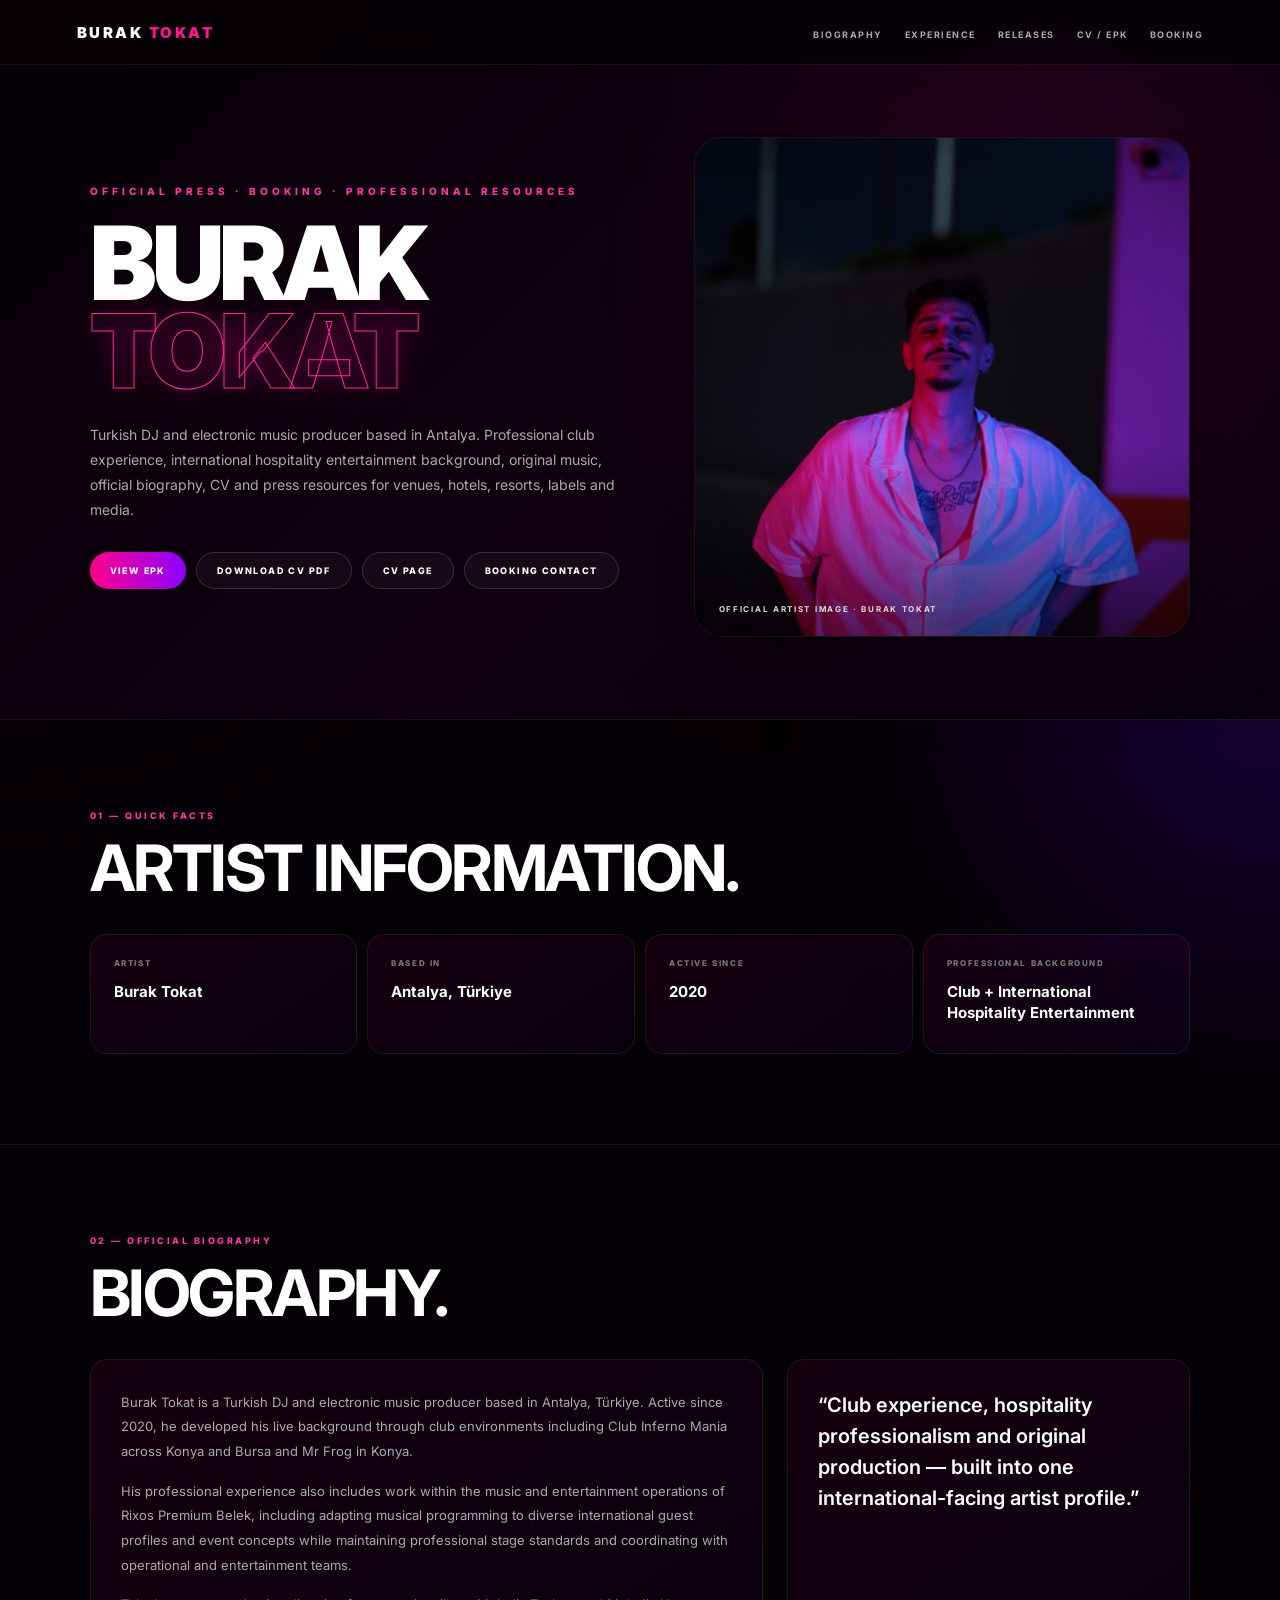
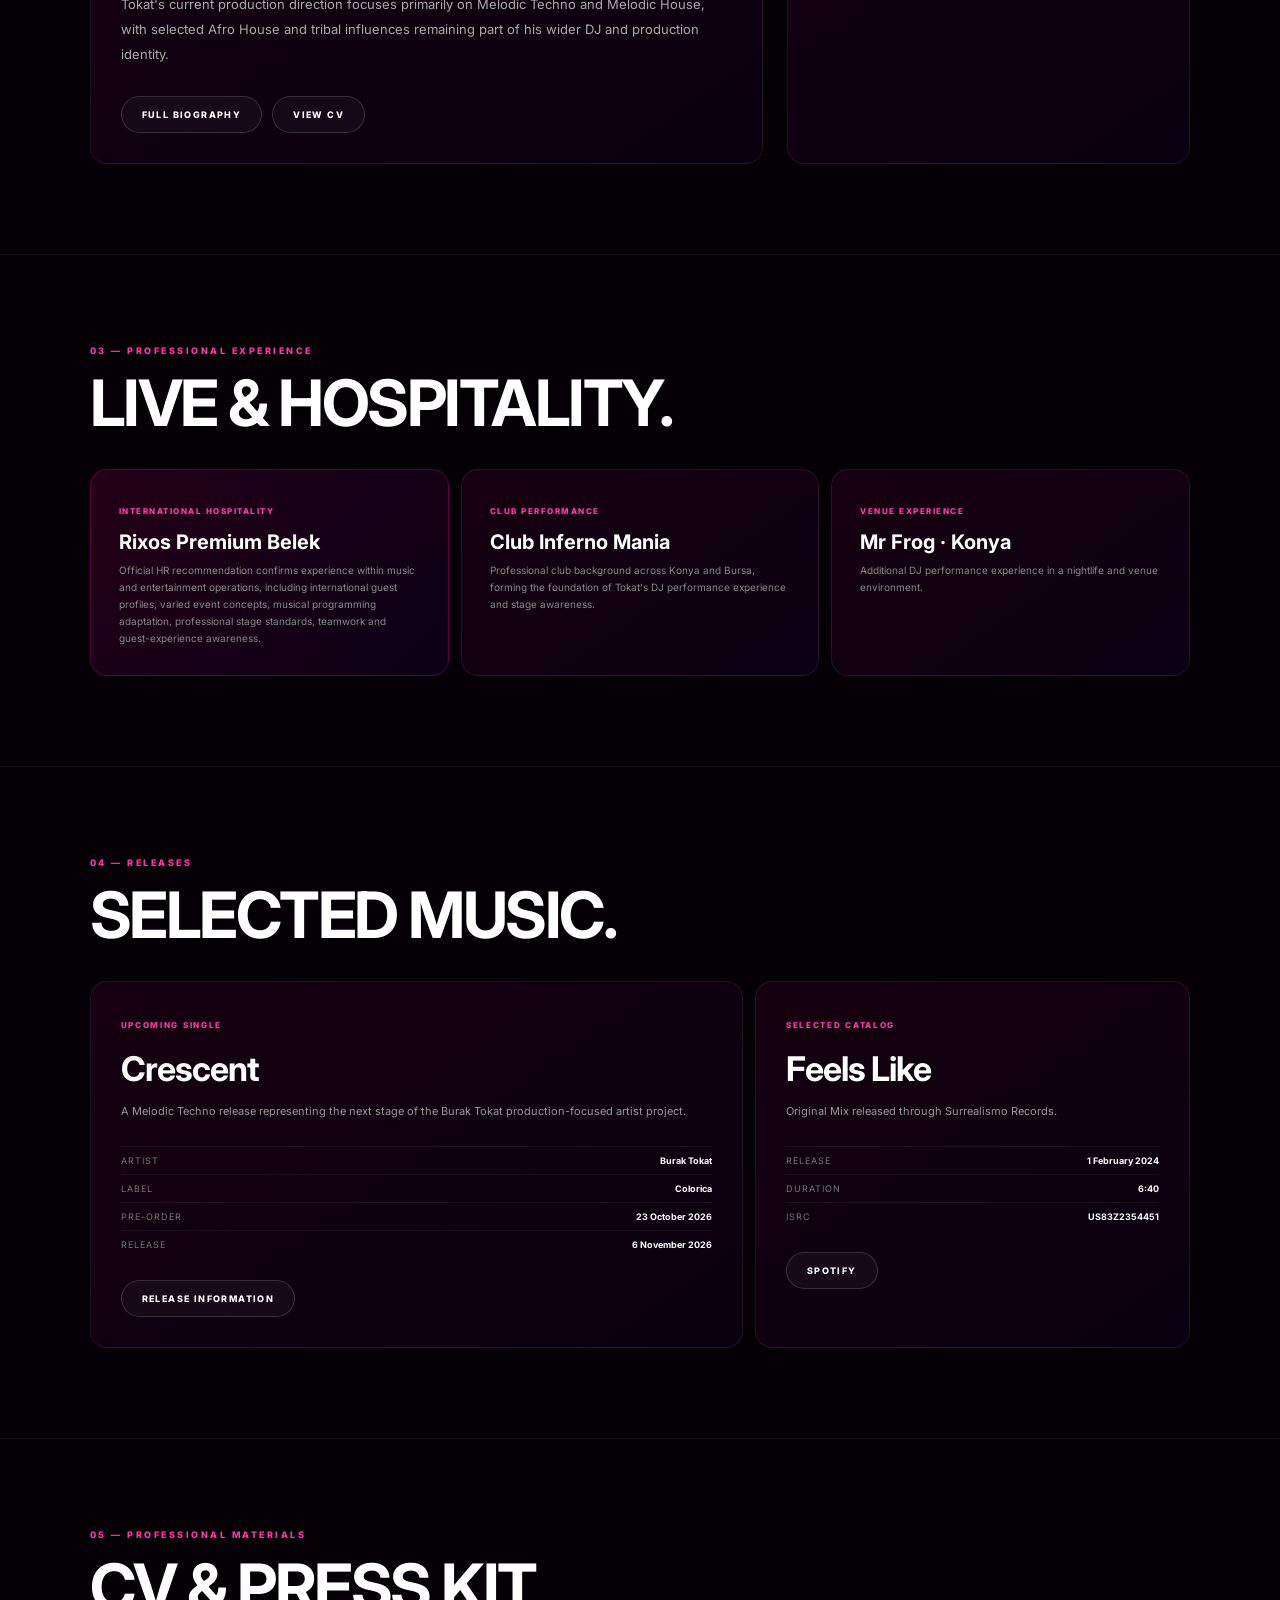
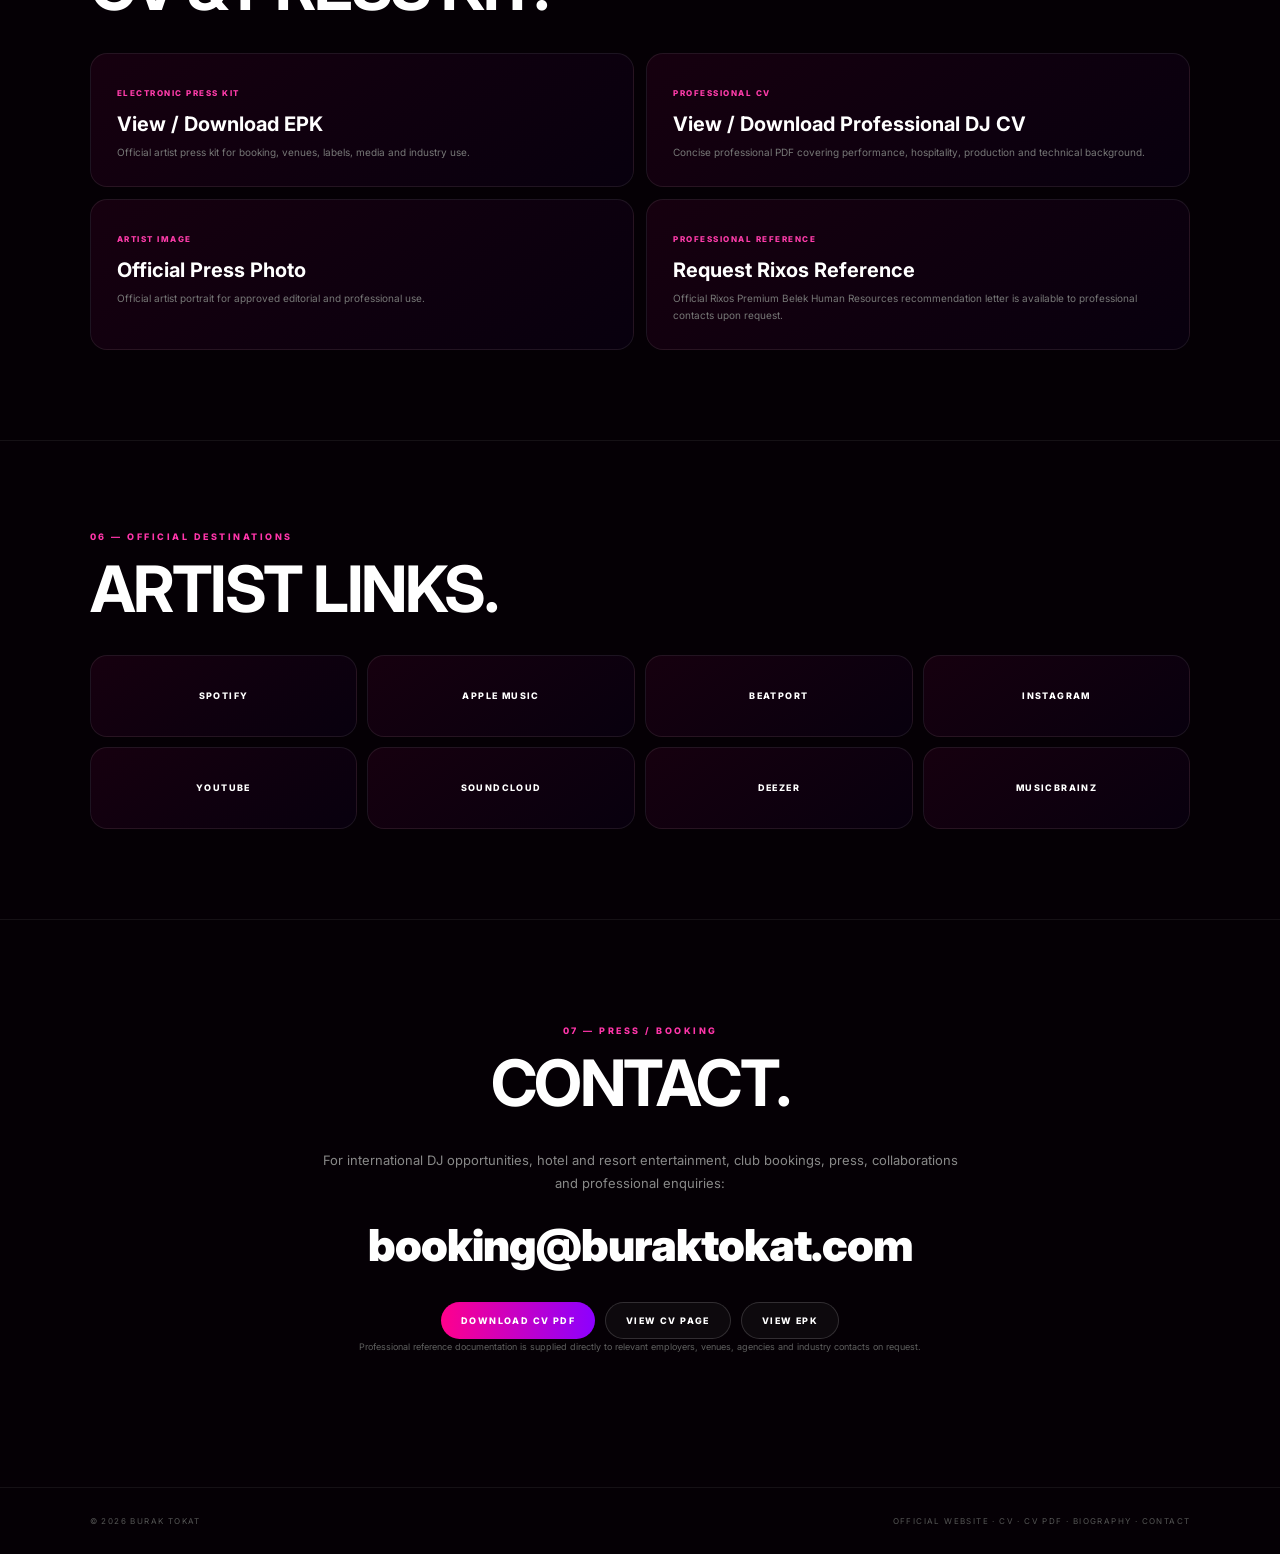
==== commit 2d416fdc: "Add direct CV PDF access to press resources" ====
--- a/press/index.html
+++ b/press/index.html
@@ -25,7 +25,7 @@
     "@context":"https://schema.org",
     "@graph":[
       {"@type":"WebPage","@id":"https://buraktokat.com/press/#page","url":"https://buraktokat.com/press/","name":"Burak Tokat — Press Kit, CV & Media","description":"Official professional and press resources for Turkish DJ and electronic music producer Burak Tokat.","inLanguage":"en","mainEntity":{"@id":"https://buraktokat.com/#person"}},
-      {"@type":"Person","@id":"https://buraktokat.com/#person","name":"Burak Tokat","url":"https://buraktokat.com/","image":"https://buraktokat.com/burak-tokat-hero.JPG","jobTitle":"DJ and Electronic Music Producer","description":"Turkish DJ and electronic music producer based in Antalya, active since 2020, with professional club and international hospitality entertainment experience.","nationality":{"@type":"Country","name":"Türkiye"},"homeLocation":{"@type":"City","name":"Antalya"},"sameAs":["https://www.instagram.com/burak_tkt/","https://open.spotify.com/artist/2lSECyE7vZiH9M3YwAgsy5","https://music.apple.com/tr/artist/burak-tokat/1721994034","https://www.youtube.com/@BurakTokatMusic","https://soundcloud.com/burak-tokat-6125178","https://www.beatport.com/artist/burak-tokat/1174596"]}
+      {"@type":"Person","@id":"https://buraktokat.com/#person","name":"Burak Tokat","url":"https://buraktokat.com/","image":"https://buraktokat.com/burak-tokat-hero.JPG","jobTitle":"DJ and Electronic Music Producer","description":"Turkish DJ and electronic music producer based in Antalya, active since 2020, with professional club and international hospitality entertainment experience including Rixos Premium Belek.","nationality":{"@type":"Country","name":"Türkiye"},"homeLocation":{"@type":"City","name":"Antalya"},"sameAs":["https://www.instagram.com/burak_tkt/","https://open.spotify.com/artist/2lSECyE7vZiH9M3YwAgsy5","https://music.apple.com/tr/artist/burak-tokat/1721994034","https://www.youtube.com/@BurakTokatMusic","https://soundcloud.com/burak-tokat-6125178","https://www.beatport.com/artist/burak-tokat/1174596"]}
     ]
   }
   </script>
@@ -35,31 +35,31 @@
     nav{position:fixed;top:0;left:0;width:100%;height:65px;display:flex;align-items:center;justify-content:space-between;padding:0 6%;z-index:100;background:rgba(5,0,5,.76);backdrop-filter:blur(18px);border-bottom:1px solid rgba(255,255,255,.07)}.logo{font-size:15px;font-weight:900;letter-spacing:2.5px;text-decoration:none}.logo span{color:#ff1493}.navlinks{display:flex;gap:22px;list-style:none}.navlinks a{text-decoration:none;color:#aaa;font-size:9px;font-weight:700;letter-spacing:1.5px;text-transform:uppercase}.navlinks a:hover{color:#ff32aa}
     .hero{min-height:720px;padding:125px 7% 70px;display:grid;grid-template-columns:1.05fr .95fr;gap:55px;align-items:center;border-bottom:1px solid rgba(255,255,255,.07);background:radial-gradient(circle at 80% 42%,rgba(255,0,153,.13),transparent 38%),linear-gradient(135deg,#050005,#10000f 55%,#08000c)}.eyebrow{color:#ff35aa;font-size:10px;font-weight:800;letter-spacing:4px;text-transform:uppercase;margin-bottom:22px}h1{font-size:clamp(58px,8vw,108px);line-height:.86;letter-spacing:-5px;font-weight:900;text-transform:uppercase}h1 span{display:block;color:transparent;-webkit-text-stroke:1px #ff28a4;text-shadow:0 0 30px rgba(255,0,153,.22)}.lead{max-width:680px;margin-top:27px;color:#aaa;font-size:14px;line-height:1.8}.hero-actions,.actions{display:flex;gap:10px;flex-wrap:wrap;margin-top:30px}.btn{display:inline-flex;align-items:center;justify-content:center;padding:12px 20px;border-radius:30px;text-decoration:none;color:#fff;font-size:9px;font-weight:800;letter-spacing:1.4px;text-transform:uppercase;border:1px solid rgba(255,255,255,.15);background:rgba(255,255,255,.035);transition:.25s}.btn.primary{background:linear-gradient(90deg,#ff008c,#8c00ff);border:none}.btn:hover{transform:translateY(-2px);border-color:rgba(255,0,153,.45)}.portrait{position:relative;min-height:500px;border-radius:28px;overflow:hidden;border:1px solid rgba(255,255,255,.08);background:#090009;box-shadow:0 30px 80px rgba(0,0,0,.45)}.portrait:after{content:"";position:absolute;inset:0;background:linear-gradient(0deg,rgba(5,0,5,.55),transparent 38%);pointer-events:none}.portrait img{width:100%;height:100%;position:absolute;inset:0;object-fit:cover;object-position:center 22%;display:block}.portrait-label{position:absolute;z-index:2;left:24px;bottom:22px;font-size:8px;letter-spacing:1.7px;text-transform:uppercase;color:#ddd;font-weight:700}
     main{max-width:1280px;margin:auto}section{padding:90px 7%;border-bottom:1px solid rgba(255,255,255,.065)}.section-label{color:#ff35aa;font-size:9px;font-weight:800;letter-spacing:2.5px;text-transform:uppercase;margin-bottom:17px}h2{font-size:clamp(36px,5vw,66px);line-height:.95;letter-spacing:-2.5px;text-transform:uppercase;margin-bottom:35px}.facts{display:grid;grid-template-columns:repeat(4,1fr);gap:10px}.fact,.panel,.release,.asset,.linkcard{border:1px solid rgba(255,255,255,.08);background:linear-gradient(145deg,rgba(255,0,153,.07),rgba(100,0,255,.04));border-radius:17px}.fact{padding:23px;min-height:120px}.fact small{display:block;color:#777;font-size:8px;font-weight:800;letter-spacing:1.6px;text-transform:uppercase;margin-bottom:13px}.fact strong{font-size:15px;line-height:1.4}.bio-grid{display:grid;grid-template-columns:1.25fr .75fr;gap:24px}.panel{padding:30px}.panel p{color:#aaa;font-size:13px;line-height:1.9}.panel p+p{margin-top:15px}.quote{font-size:20px!important;line-height:1.55!important;color:#fff!important;font-weight:600}.career{display:grid;grid-template-columns:repeat(3,1fr);gap:12px}.career-card{padding:28px;border:1px solid rgba(255,255,255,.08);border-radius:17px;background:linear-gradient(145deg,rgba(255,0,153,.08),rgba(100,0,255,.05))}.career-card small{color:#ff3cab;font-size:8px;font-weight:800;letter-spacing:1.5px;text-transform:uppercase}.career-card h3{font-size:20px;margin:12px 0 8px}.career-card p{color:#888;font-size:10px;line-height:1.7}.reference{border-color:rgba(255,0,153,.28);background:linear-gradient(135deg,rgba(255,0,153,.12),rgba(90,0,255,.07))}
-    .release-grid{display:grid;grid-template-columns:1.2fr .8fr;gap:12px}.release{padding:30px;position:relative;overflow:hidden}.release .status{display:inline-block;color:#ff3cab;font-size:8px;font-weight:800;letter-spacing:1.7px;text-transform:uppercase;margin-bottom:18px}.release h3{font-size:34px;letter-spacing:-1px;margin-bottom:13px}.release p{color:#999;font-size:11px;line-height:1.8}.release-meta{margin-top:24px;display:grid;gap:8px}.release-meta div{display:flex;justify-content:space-between;gap:20px;padding-top:8px;border-top:1px solid rgba(255,255,255,.06);font-size:9px}.release-meta span{color:#777;text-transform:uppercase;letter-spacing:1px}.release-meta strong{text-align:right}.assets{display:grid;grid-template-columns:repeat(2,1fr);gap:12px}.asset{padding:26px;text-decoration:none;display:block;transition:.25s}.asset:hover,.linkcard:hover{transform:translateY(-3px);border-color:rgba(255,0,153,.35)}.asset small{color:#ff3cab;font-size:8px;font-weight:800;letter-spacing:1.5px;text-transform:uppercase}.asset h3{font-size:20px;margin:12px 0 8px}.asset p{color:#777;font-size:10px;line-height:1.65}.links{display:grid;grid-template-columns:repeat(4,1fr);gap:10px}.linkcard{min-height:82px;display:flex;align-items:center;justify-content:center;text-decoration:none;font-size:9px;font-weight:800;letter-spacing:1.4px;text-transform:uppercase;transition:.25s}.contact{text-align:center;padding-top:105px;padding-bottom:110px}.contact p{color:#888;max-width:660px;margin:0 auto 22px;font-size:13px;line-height:1.8}.email{font-size:clamp(20px,4vw,44px);font-weight:900;letter-spacing:-1px;text-decoration:none}.email:hover{color:#ff32aa}.usage{max-width:760px;margin:24px auto 0;color:#5f5f5f!important;font-size:9px!important}footer{max-width:1280px;margin:auto;padding:28px 7%;display:flex;justify-content:space-between;color:#555;font-size:8px;letter-spacing:1.4px;text-transform:uppercase}footer a{text-decoration:none}
+    .release-grid{display:grid;grid-template-columns:1.2fr .8fr;gap:12px}.release{padding:30px}.release .status{display:inline-block;color:#ff3cab;font-size:8px;font-weight:800;letter-spacing:1.7px;text-transform:uppercase;margin-bottom:18px}.release h3{font-size:34px;letter-spacing:-1px;margin-bottom:13px}.release p{color:#999;font-size:11px;line-height:1.8}.release-meta{margin-top:24px;display:grid;gap:8px}.release-meta div{display:flex;justify-content:space-between;gap:20px;padding-top:8px;border-top:1px solid rgba(255,255,255,.06);font-size:9px}.release-meta span{color:#777;text-transform:uppercase;letter-spacing:1px}.release-meta strong{text-align:right}.assets{display:grid;grid-template-columns:repeat(2,1fr);gap:12px}.asset{padding:26px;text-decoration:none;display:block;transition:.25s}.asset:hover,.linkcard:hover{transform:translateY(-3px);border-color:rgba(255,0,153,.35)}.asset small{color:#ff3cab;font-size:8px;font-weight:800;letter-spacing:1.5px;text-transform:uppercase}.asset h3{font-size:20px;margin:12px 0 8px}.asset p{color:#777;font-size:10px;line-height:1.65}.links{display:grid;grid-template-columns:repeat(4,1fr);gap:10px}.linkcard{min-height:82px;display:flex;align-items:center;justify-content:center;text-decoration:none;font-size:9px;font-weight:800;letter-spacing:1.4px;text-transform:uppercase;transition:.25s}.contact{text-align:center;padding-top:105px;padding-bottom:110px}.contact p{color:#888;max-width:660px;margin:0 auto 22px;font-size:13px;line-height:1.8}.email{font-size:clamp(20px,4vw,44px);font-weight:900;letter-spacing:-1px;text-decoration:none}.email:hover{color:#ff32aa}.usage{max-width:760px;margin:24px auto 0;color:#5f5f5f!important;font-size:9px!important}footer{max-width:1280px;margin:auto;padding:28px 7%;display:flex;justify-content:space-between;color:#555;font-size:8px;letter-spacing:1.4px;text-transform:uppercase}footer a{text-decoration:none}
     @media(max-width:850px){.navlinks{display:none}.hero{grid-template-columns:1fr;padding-top:105px}.portrait{min-height:520px}.facts{grid-template-columns:1fr 1fr}.bio-grid,.release-grid,.career{grid-template-columns:1fr}.links{grid-template-columns:1fr 1fr}}@media(max-width:520px){nav{height:60px}.hero{padding:95px 6% 55px}.hero h1{font-size:58px;letter-spacing:-4px}.portrait{min-height:430px}section{padding:72px 6%}.facts,.assets,.links{grid-template-columns:1fr}footer{flex-direction:column;gap:9px}}
   </style>
 </head>
 <body>
   <nav><a class="logo" href="../">BURAK <span>TOKAT</span></a><ul class="navlinks"><li><a href="#bio">Biography</a></li><li><a href="#career">Experience</a></li><li><a href="#releases">Releases</a></li><li><a href="#assets">CV / EPK</a></li><li><a href="#contact">Booking</a></li></ul></nav>
   <header class="hero">
-    <div><div class="eyebrow">Official Press · Booking · Professional Resources</div><h1>BURAK <span>TOKAT</span></h1><p class="lead">Turkish DJ and electronic music producer based in Antalya. Professional club experience, international hospitality entertainment background, original music, official biography, CV and press resources for venues, hotels, resorts, labels and media.</p><div class="hero-actions"><a class="btn primary" href="../Burak_Tokat_EPK_2026.pdf" target="_blank" rel="noopener">View EPK</a><a class="btn" href="../cv.html">Professional CV</a><a class="btn" href="mailto:booking@buraktokat.com">Booking Contact</a></div></div>
+    <div><div class="eyebrow">Official Press · Booking · Professional Resources</div><h1>BURAK <span>TOKAT</span></h1><p class="lead">Turkish DJ and electronic music producer based in Antalya. Professional club experience, international hospitality entertainment background, original music, official biography, CV and press resources for venues, hotels, resorts, labels and media.</p><div class="hero-actions"><a class="btn primary" href="../Burak_Tokat_EPK_2026.pdf" target="_blank" rel="noopener">View EPK</a><a class="btn" href="../Burak_Tokat_CV_2026.pdf" target="_blank" rel="noopener">Download CV PDF</a><a class="btn" href="../cv.html">CV Page</a><a class="btn" href="mailto:booking@buraktokat.com">Booking Contact</a></div></div>
     <div class="portrait"><img src="../burak-tokat-hero.JPG" alt="Burak Tokat official artist portrait" width="828" height="1183" decoding="async"><div class="portrait-label">Official Artist Image · Burak Tokat</div></div>
   </header>
   <main>
     <section><div class="section-label">01 — Quick Facts</div><h2>Artist Information.</h2><div class="facts"><div class="fact"><small>Artist</small><strong>Burak Tokat</strong></div><div class="fact"><small>Based In</small><strong>Antalya, Türkiye</strong></div><div class="fact"><small>Active Since</small><strong>2020</strong></div><div class="fact"><small>Professional Background</small><strong>Club + International Hospitality Entertainment</strong></div></div></section>
 
-    <section id="bio"><div class="section-label">02 — Official Biography</div><h2>Biography.</h2><div class="bio-grid"><div class="panel"><p>Burak Tokat is a Turkish DJ and electronic music producer based in Antalya, Türkiye. Active since 2020, he developed his live background through club environments including Club Inferno Mania across Konya and Bursa and Mr Frog in Konya.</p><p>His professional experience also includes work within the music and entertainment operations of Rixos Premium Belek, where his responsibilities involved adapting musical programming to diverse international guest profiles and event concepts while maintaining professional stage standards and coordinating with operational and entertainment teams.</p><p>Tokat's current production direction focuses primarily on Melodic Techno and Melodic House, with selected Afro House and tribal influences remaining part of his wider DJ and production identity.</p><div class="actions"><a class="btn" href="../about.html">Full Biography</a><a class="btn" href="../cv.html">View CV</a></div></div><div class="panel"><p class="quote">“Club experience, hospitality professionalism and original production — built into one international-facing artist profile.”</p></div></div></section>
+    <section id="bio"><div class="section-label">02 — Official Biography</div><h2>Biography.</h2><div class="bio-grid"><div class="panel"><p>Burak Tokat is a Turkish DJ and electronic music producer based in Antalya, Türkiye. Active since 2020, he developed his live background through club environments including Club Inferno Mania across Konya and Bursa and Mr Frog in Konya.</p><p>His professional experience also includes work within the music and entertainment operations of Rixos Premium Belek, including adapting musical programming to diverse international guest profiles and event concepts while maintaining professional stage standards and coordinating with operational and entertainment teams.</p><p>Tokat's current production direction focuses primarily on Melodic Techno and Melodic House, with selected Afro House and tribal influences remaining part of his wider DJ and production identity.</p><div class="actions"><a class="btn" href="../about.html">Full Biography</a><a class="btn" href="../cv.html">View CV</a></div></div><div class="panel"><p class="quote">“Club experience, hospitality professionalism and original production — built into one international-facing artist profile.”</p></div></div></section>
 
     <section id="career"><div class="section-label">03 — Professional Experience</div><h2>Live & Hospitality.</h2><div class="career"><article class="career-card reference"><small>International Hospitality</small><h3>Rixos Premium Belek</h3><p>Official HR recommendation confirms experience within music and entertainment operations, including international guest profiles, varied event concepts, musical programming adaptation, professional stage standards, teamwork and guest-experience awareness.</p></article><article class="career-card"><small>Club Performance</small><h3>Club Inferno Mania</h3><p>Professional club background across Konya and Bursa, forming the foundation of Tokat's DJ performance experience and stage awareness.</p></article><article class="career-card"><small>Venue Experience</small><h3>Mr Frog · Konya</h3><p>Additional DJ performance experience in a nightlife and venue environment.</p></article></div></section>
 
     <section id="releases"><div class="section-label">04 — Releases</div><h2>Selected Music.</h2><div class="release-grid"><article class="release"><div class="status">Upcoming Single</div><h3>Crescent</h3><p>A Melodic Techno release representing the next stage of the Burak Tokat production-focused artist project.</p><div class="release-meta"><div><span>Artist</span><strong>Burak Tokat</strong></div><div><span>Label</span><strong>Colorica</strong></div><div><span>Pre-order</span><strong>23 October 2026</strong></div><div><span>Release</span><strong>6 November 2026</strong></div></div><div class="actions"><a class="btn" href="../music/crescent.html">Release Information</a></div></article><article class="release"><div class="status">Selected Catalog</div><h3>Feels Like</h3><p>Original Mix released through Surrealismo Records.</p><div class="release-meta"><div><span>Release</span><strong>1 February 2024</strong></div><div><span>Duration</span><strong>6:40</strong></div><div><span>ISRC</span><strong>US83Z2354451</strong></div></div><div class="actions"><a class="btn" href="https://open.spotify.com/track/1SCEhdeMEhMFP7jgETEWyG" target="_blank" rel="noopener">Spotify</a></div></article></div></section>
 
-    <section id="assets"><div class="section-label">05 — Professional Materials</div><h2>CV & Press Kit.</h2><div class="assets"><a class="asset" href="../Burak_Tokat_EPK_2026.pdf" target="_blank" rel="noopener"><small>Electronic Press Kit</small><h3>View / Download EPK</h3><p>Official artist press kit for booking, venues, labels, media and industry use.</p></a><a class="asset" href="../cv.html"><small>Professional CV</small><h3>View Professional DJ CV</h3><p>Performance, hospitality, production and technical background in a clean professional format. The page can also be printed or saved as PDF.</p></a><a class="asset" href="../burak-tokat-hero.JPG" download="Burak-Tokat-Official-Artist-Photo.JPG"><small>Artist Image</small><h3>Official Press Photo</h3><p>Official artist portrait for approved editorial and professional use.</p></a><a class="asset" href="mailto:booking@buraktokat.com?subject=Burak%20Tokat%20Professional%20Reference%20Request"><small>Professional Reference</small><h3>Request Rixos Reference</h3><p>Official Rixos Premium Belek Human Resources recommendation letter is available to professional contacts upon request.</p></a></div></section>
+    <section id="assets"><div class="section-label">05 — Professional Materials</div><h2>CV & Press Kit.</h2><div class="assets"><a class="asset" href="../Burak_Tokat_EPK_2026.pdf" target="_blank" rel="noopener"><small>Electronic Press Kit</small><h3>View / Download EPK</h3><p>Official artist press kit for booking, venues, labels, media and industry use.</p></a><a class="asset" href="../Burak_Tokat_CV_2026.pdf" target="_blank" rel="noopener"><small>Professional CV</small><h3>View / Download Professional DJ CV</h3><p>Concise professional PDF covering performance, hospitality, production and technical background.</p></a><a class="asset" href="../burak-tokat-hero.JPG" download="Burak-Tokat-Official-Artist-Photo.JPG"><small>Artist Image</small><h3>Official Press Photo</h3><p>Official artist portrait for approved editorial and professional use.</p></a><a class="asset" href="mailto:booking@buraktokat.com?subject=Burak%20Tokat%20Professional%20Reference%20Request"><small>Professional Reference</small><h3>Request Rixos Reference</h3><p>Official Rixos Premium Belek Human Resources recommendation letter is available to professional contacts upon request.</p></a></div></section>
 
     <section id="links"><div class="section-label">06 — Official Destinations</div><h2>Artist Links.</h2><div class="links"><a class="linkcard" href="https://open.spotify.com/artist/2lSECyE7vZiH9M3YwAgsy5" target="_blank" rel="me noopener">Spotify</a><a class="linkcard" href="https://music.apple.com/tr/artist/burak-tokat/1721994034" target="_blank" rel="me noopener">Apple Music</a><a class="linkcard" href="https://www.beatport.com/artist/burak-tokat/1174596" target="_blank" rel="me noopener">Beatport</a><a class="linkcard" href="https://www.instagram.com/burak_tkt/" target="_blank" rel="me noopener">Instagram</a><a class="linkcard" href="https://www.youtube.com/@BurakTokatMusic" target="_blank" rel="me noopener">YouTube</a><a class="linkcard" href="https://soundcloud.com/burak-tokat-6125178" target="_blank" rel="me noopener">SoundCloud</a><a class="linkcard" href="https://www.deezer.com/en/artist/247547852" target="_blank" rel="me noopener">Deezer</a><a class="linkcard" href="https://musicbrainz.org/artist/d6642fed-4b32-4e35-bbf1-1daaf0e04e70" target="_blank" rel="me noopener">MusicBrainz</a></div></section>
 
-    <section class="contact" id="contact"><div class="section-label">07 — Press / Booking</div><h2>Contact.</h2><p>For international DJ opportunities, hotel and resort entertainment, club bookings, press, collaborations and professional enquiries:</p><a class="email" href="mailto:booking@buraktokat.com">booking@buraktokat.com</a><div class="actions" style="justify-content:center"><a class="btn primary" href="../cv.html">Professional CV</a><a class="btn" href="../Burak_Tokat_EPK_2026.pdf" target="_blank" rel="noopener">View EPK</a></div><p class="usage">Professional reference documentation is supplied directly to relevant employers, venues, agencies and industry contacts on request.</p></section>
+    <section class="contact" id="contact"><div class="section-label">07 — Press / Booking</div><h2>Contact.</h2><p>For international DJ opportunities, hotel and resort entertainment, club bookings, press, collaborations and professional enquiries:</p><a class="email" href="mailto:booking@buraktokat.com">booking@buraktokat.com</a><div class="actions" style="justify-content:center"><a class="btn primary" href="../Burak_Tokat_CV_2026.pdf" target="_blank" rel="noopener">Download CV PDF</a><a class="btn" href="../cv.html">View CV Page</a><a class="btn" href="../Burak_Tokat_EPK_2026.pdf" target="_blank" rel="noopener">View EPK</a></div><p class="usage">Professional reference documentation is supplied directly to relevant employers, venues, agencies and industry contacts on request.</p></section>
   </main>
-  <footer><span>© 2026 Burak Tokat</span><span><a href="../">Official Website</a> · <a href="../cv.html">CV</a> · <a href="../about.html">Biography</a> · <a href="mailto:booking@buraktokat.com">Contact</a></span></footer>
+  <footer><span>© 2026 Burak Tokat</span><span><a href="../">Official Website</a> · <a href="../cv.html">CV</a> · <a href="../Burak_Tokat_CV_2026.pdf">CV PDF</a> · <a href="../about.html">Biography</a> · <a href="mailto:booking@buraktokat.com">Contact</a></span></footer>
 </body>
-</html>
+</html>
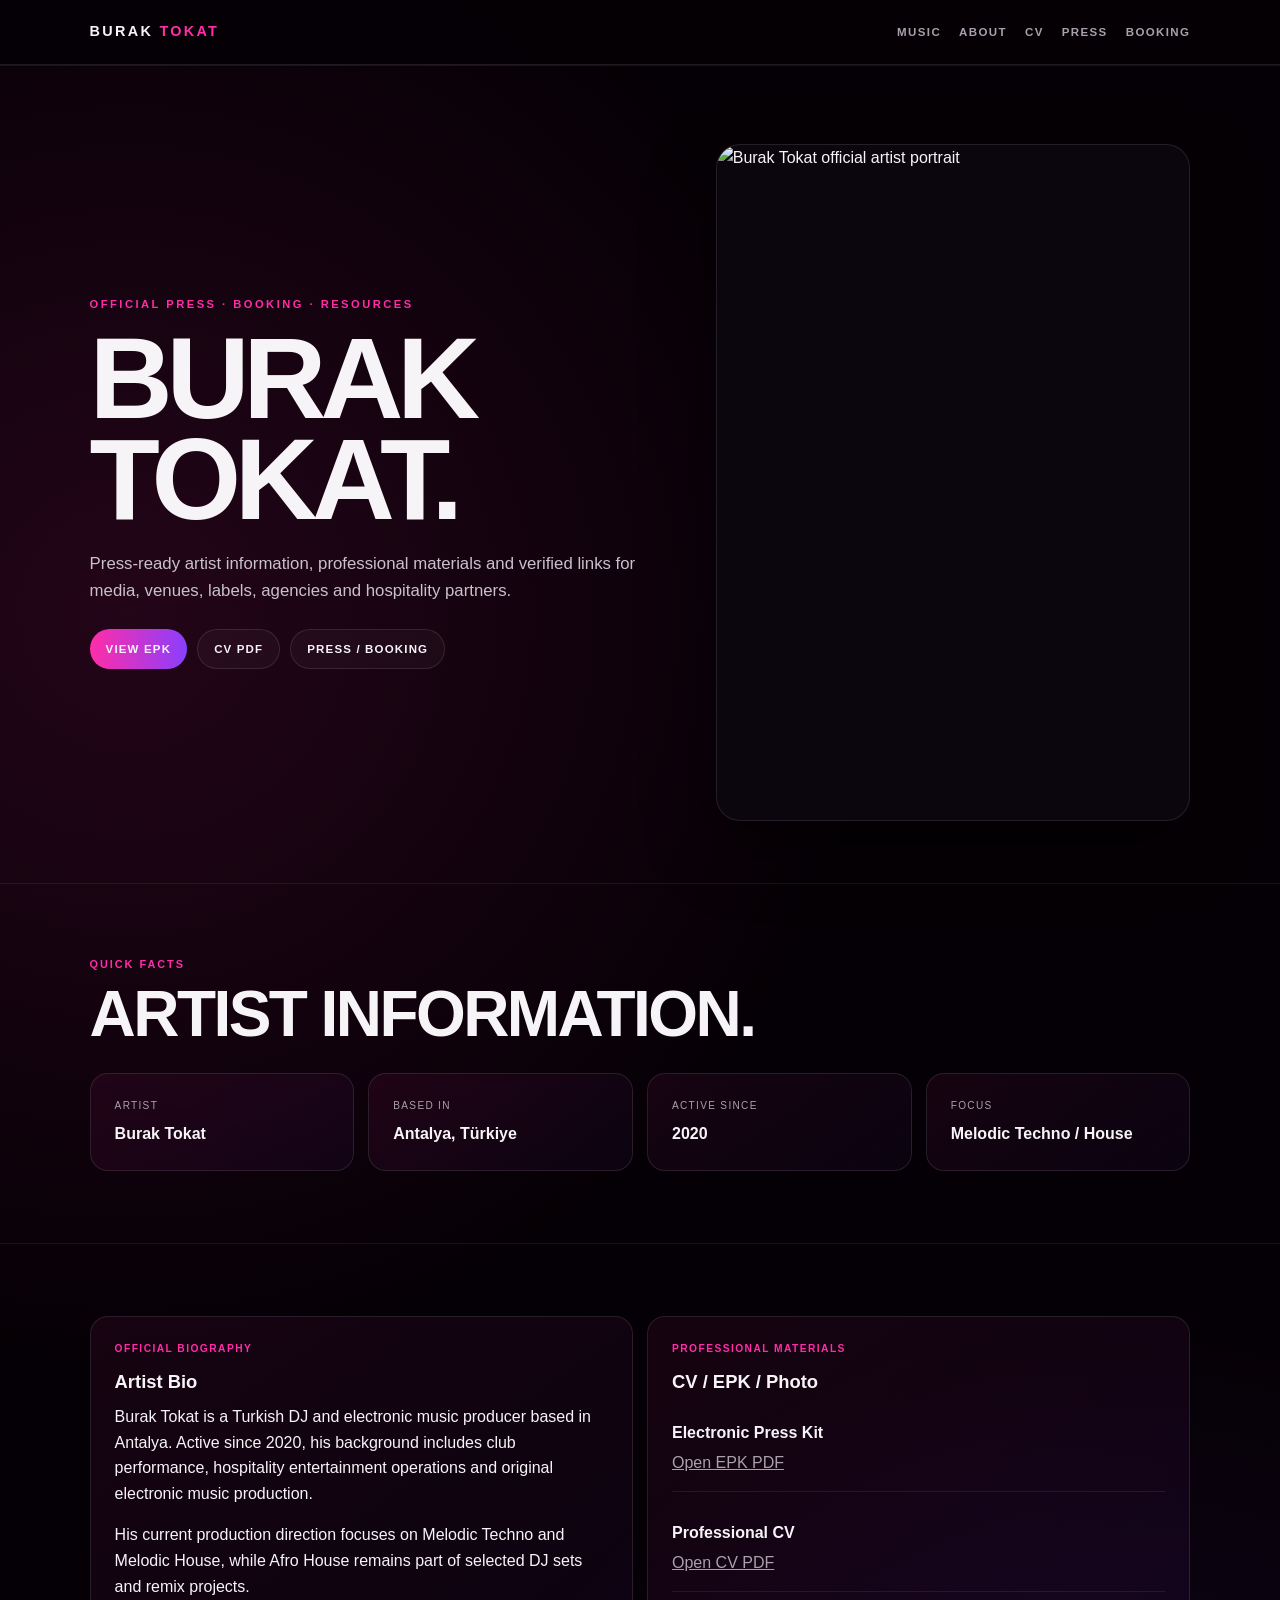
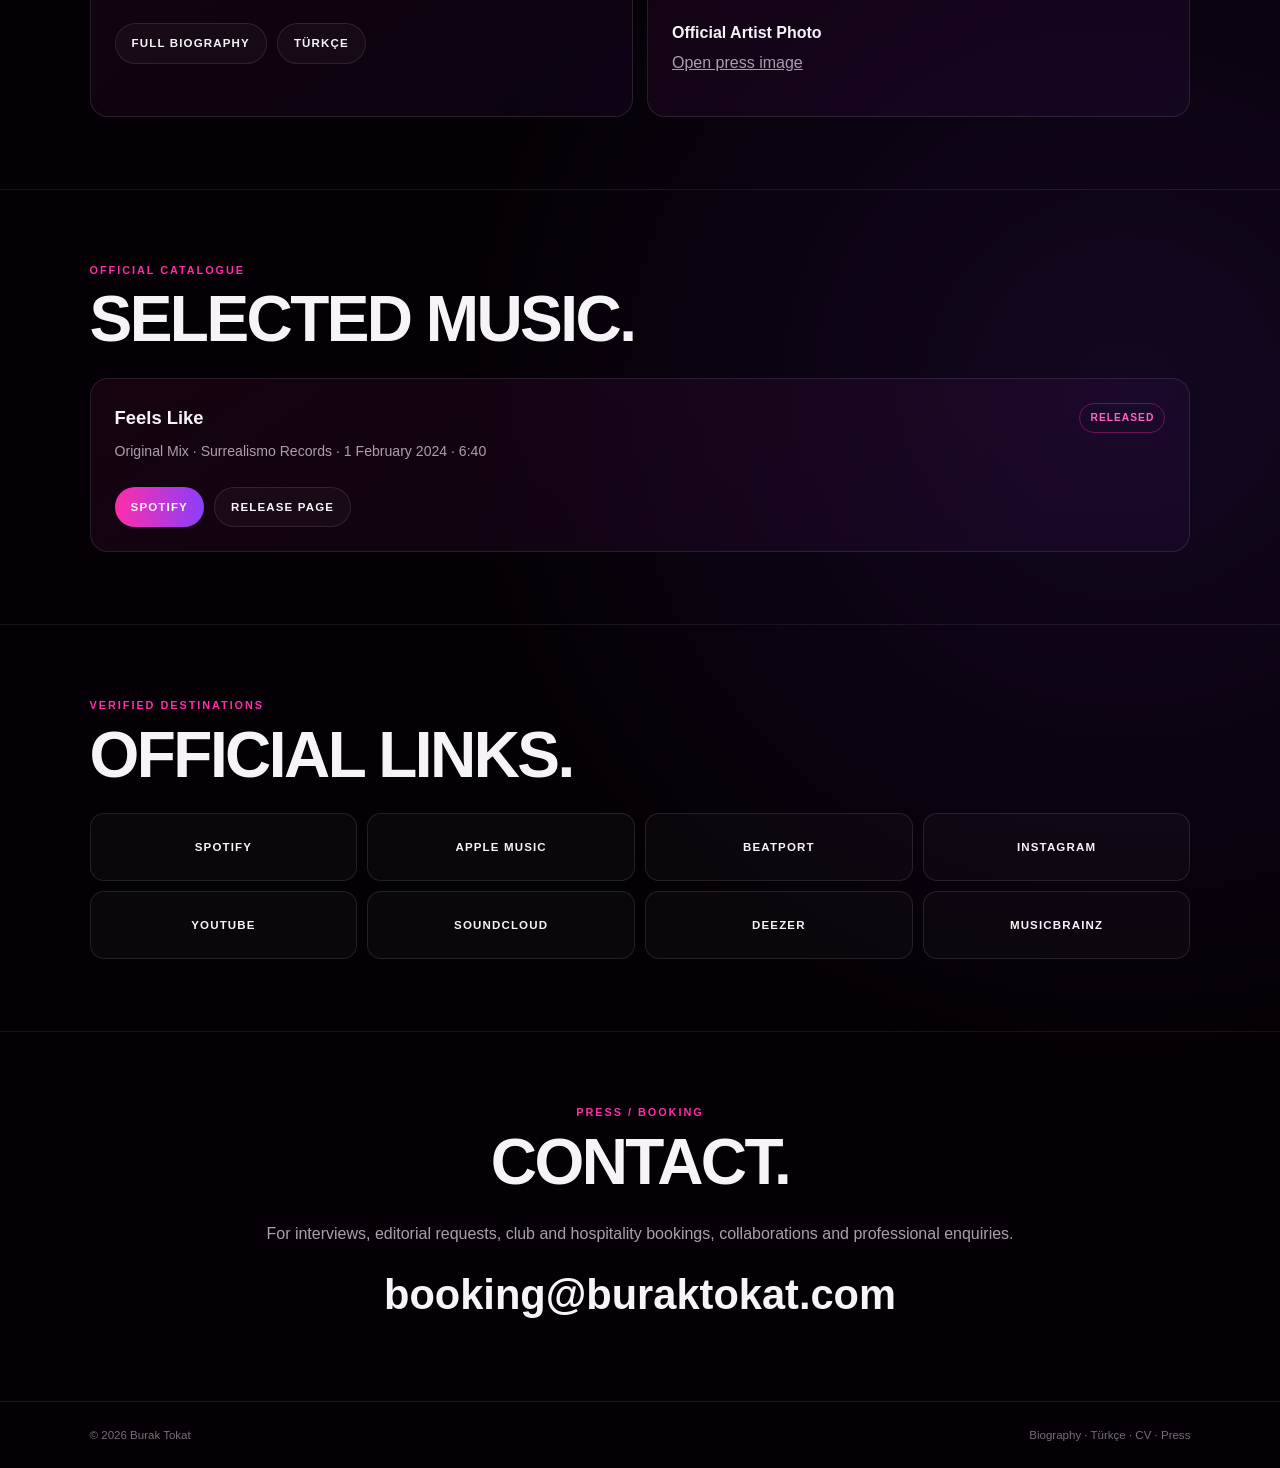
==== commit 087b5150: "Clean press kit page" ====
--- a/press/index.html
+++ b/press/index.html
@@ -1,65 +1,31 @@
-<!DOCTYPE html>
+<!doctype html>
 <html lang="en">
 <head>
-  <meta charset="UTF-8">
-  <meta name="viewport" content="width=device-width, initial-scale=1.0">
+  <meta charset="utf-8"><meta name="viewport" content="width=device-width,initial-scale=1">
   <title>Burak Tokat — Press Kit, CV & Media</title>
-  <meta name="description" content="Official press kit, professional CV, biography, releases, media assets and booking information for Turkish DJ and electronic music producer Burak Tokat.">
-  <meta name="author" content="Burak Tokat">
-  <meta name="robots" content="index, follow, max-image-preview:large">
-  <link rel="canonical" href="https://buraktokat.com/press/">
-  <link rel="icon" type="image/svg+xml" href="../favicon.svg?v=3">
-  <meta name="theme-color" content="#050005">
-  <meta property="og:title" content="Burak Tokat — Press Kit, CV & Media">
-  <meta property="og:description" content="Official press resources, professional CV, biography and booking information for Burak Tokat.">
-  <meta property="og:type" content="website">
-  <meta property="og:url" content="https://buraktokat.com/press/">
-  <meta property="og:image" content="https://buraktokat.com/burak-tokat-hero.JPG">
-  <meta property="og:site_name" content="Burak Tokat">
-  <meta name="twitter:card" content="summary_large_image">
-  <meta name="twitter:title" content="Burak Tokat — Press Kit, CV & Media">
-  <meta name="twitter:description" content="Official professional resources for Burak Tokat.">
-  <meta name="twitter:image" content="https://buraktokat.com/burak-tokat-hero.JPG">
-  <script type="application/ld+json">
-  {
-    "@context":"https://schema.org",
-    "@graph":[
-      {"@type":"WebPage","@id":"https://buraktokat.com/press/#page","url":"https://buraktokat.com/press/","name":"Burak Tokat — Press Kit, CV & Media","description":"Official professional and press resources for Turkish DJ and electronic music producer Burak Tokat.","inLanguage":"en","mainEntity":{"@id":"https://buraktokat.com/#person"}},
-      {"@type":"Person","@id":"https://buraktokat.com/#person","name":"Burak Tokat","url":"https://buraktokat.com/","image":"https://buraktokat.com/burak-tokat-hero.JPG","jobTitle":"DJ and Electronic Music Producer","description":"Turkish DJ and electronic music producer based in Antalya, active since 2020, with professional club and international hospitality entertainment experience including Rixos Premium Belek.","nationality":{"@type":"Country","name":"Türkiye"},"homeLocation":{"@type":"City","name":"Antalya"},"sameAs":["https://www.instagram.com/burak_tkt/","https://open.spotify.com/artist/2lSECyE7vZiH9M3YwAgsy5","https://music.apple.com/tr/artist/burak-tokat/1721994034","https://www.youtube.com/@BurakTokatMusic","https://soundcloud.com/burak-tokat-6125178","https://www.beatport.com/artist/burak-tokat/1174596"]}
-    ]
-  }
-  </script>
-  <style>
-    @import url('https://fonts.googleapis.com/css2?family=Inter:wght@400;500;600;700;800;900&display=swap');
-    *{box-sizing:border-box;margin:0;padding:0}html{scroll-behavior:smooth}body{background:#050005;color:#fff;font-family:Inter,Arial,sans-serif;overflow-x:hidden}body:before,body:after{content:"";position:fixed;width:520px;height:520px;border-radius:50%;filter:blur(130px);z-index:-2;pointer-events:none}body:before{left:-260px;top:80px;background:rgba(255,0,153,.18)}body:after{right:-250px;top:430px;background:rgba(100,0,255,.18)}a{color:inherit}
-    nav{position:fixed;top:0;left:0;width:100%;height:65px;display:flex;align-items:center;justify-content:space-between;padding:0 6%;z-index:100;background:rgba(5,0,5,.76);backdrop-filter:blur(18px);border-bottom:1px solid rgba(255,255,255,.07)}.logo{font-size:15px;font-weight:900;letter-spacing:2.5px;text-decoration:none}.logo span{color:#ff1493}.navlinks{display:flex;gap:22px;list-style:none}.navlinks a{text-decoration:none;color:#aaa;font-size:9px;font-weight:700;letter-spacing:1.5px;text-transform:uppercase}.navlinks a:hover{color:#ff32aa}
-    .hero{min-height:720px;padding:125px 7% 70px;display:grid;grid-template-columns:1.05fr .95fr;gap:55px;align-items:center;border-bottom:1px solid rgba(255,255,255,.07);background:radial-gradient(circle at 80% 42%,rgba(255,0,153,.13),transparent 38%),linear-gradient(135deg,#050005,#10000f 55%,#08000c)}.eyebrow{color:#ff35aa;font-size:10px;font-weight:800;letter-spacing:4px;text-transform:uppercase;margin-bottom:22px}h1{font-size:clamp(58px,8vw,108px);line-height:.86;letter-spacing:-5px;font-weight:900;text-transform:uppercase}h1 span{display:block;color:transparent;-webkit-text-stroke:1px #ff28a4;text-shadow:0 0 30px rgba(255,0,153,.22)}.lead{max-width:680px;margin-top:27px;color:#aaa;font-size:14px;line-height:1.8}.hero-actions,.actions{display:flex;gap:10px;flex-wrap:wrap;margin-top:30px}.btn{display:inline-flex;align-items:center;justify-content:center;padding:12px 20px;border-radius:30px;text-decoration:none;color:#fff;font-size:9px;font-weight:800;letter-spacing:1.4px;text-transform:uppercase;border:1px solid rgba(255,255,255,.15);background:rgba(255,255,255,.035);transition:.25s}.btn.primary{background:linear-gradient(90deg,#ff008c,#8c00ff);border:none}.btn:hover{transform:translateY(-2px);border-color:rgba(255,0,153,.45)}.portrait{position:relative;min-height:500px;border-radius:28px;overflow:hidden;border:1px solid rgba(255,255,255,.08);background:#090009;box-shadow:0 30px 80px rgba(0,0,0,.45)}.portrait:after{content:"";position:absolute;inset:0;background:linear-gradient(0deg,rgba(5,0,5,.55),transparent 38%);pointer-events:none}.portrait img{width:100%;height:100%;position:absolute;inset:0;object-fit:cover;object-position:center 22%;display:block}.portrait-label{position:absolute;z-index:2;left:24px;bottom:22px;font-size:8px;letter-spacing:1.7px;text-transform:uppercase;color:#ddd;font-weight:700}
-    main{max-width:1280px;margin:auto}section{padding:90px 7%;border-bottom:1px solid rgba(255,255,255,.065)}.section-label{color:#ff35aa;font-size:9px;font-weight:800;letter-spacing:2.5px;text-transform:uppercase;margin-bottom:17px}h2{font-size:clamp(36px,5vw,66px);line-height:.95;letter-spacing:-2.5px;text-transform:uppercase;margin-bottom:35px}.facts{display:grid;grid-template-columns:repeat(4,1fr);gap:10px}.fact,.panel,.release,.asset,.linkcard{border:1px solid rgba(255,255,255,.08);background:linear-gradient(145deg,rgba(255,0,153,.07),rgba(100,0,255,.04));border-radius:17px}.fact{padding:23px;min-height:120px}.fact small{display:block;color:#777;font-size:8px;font-weight:800;letter-spacing:1.6px;text-transform:uppercase;margin-bottom:13px}.fact strong{font-size:15px;line-height:1.4}.bio-grid{display:grid;grid-template-columns:1.25fr .75fr;gap:24px}.panel{padding:30px}.panel p{color:#aaa;font-size:13px;line-height:1.9}.panel p+p{margin-top:15px}.quote{font-size:20px!important;line-height:1.55!important;color:#fff!important;font-weight:600}.career{display:grid;grid-template-columns:repeat(3,1fr);gap:12px}.career-card{padding:28px;border:1px solid rgba(255,255,255,.08);border-radius:17px;background:linear-gradient(145deg,rgba(255,0,153,.08),rgba(100,0,255,.05))}.career-card small{color:#ff3cab;font-size:8px;font-weight:800;letter-spacing:1.5px;text-transform:uppercase}.career-card h3{font-size:20px;margin:12px 0 8px}.career-card p{color:#888;font-size:10px;line-height:1.7}.reference{border-color:rgba(255,0,153,.28);background:linear-gradient(135deg,rgba(255,0,153,.12),rgba(90,0,255,.07))}
-    .release-grid{display:grid;grid-template-columns:1.2fr .8fr;gap:12px}.release{padding:30px}.release .status{display:inline-block;color:#ff3cab;font-size:8px;font-weight:800;letter-spacing:1.7px;text-transform:uppercase;margin-bottom:18px}.release h3{font-size:34px;letter-spacing:-1px;margin-bottom:13px}.release p{color:#999;font-size:11px;line-height:1.8}.release-meta{margin-top:24px;display:grid;gap:8px}.release-meta div{display:flex;justify-content:space-between;gap:20px;padding-top:8px;border-top:1px solid rgba(255,255,255,.06);font-size:9px}.release-meta span{color:#777;text-transform:uppercase;letter-spacing:1px}.release-meta strong{text-align:right}.assets{display:grid;grid-template-columns:repeat(2,1fr);gap:12px}.asset{padding:26px;text-decoration:none;display:block;transition:.25s}.asset:hover,.linkcard:hover{transform:translateY(-3px);border-color:rgba(255,0,153,.35)}.asset small{color:#ff3cab;font-size:8px;font-weight:800;letter-spacing:1.5px;text-transform:uppercase}.asset h3{font-size:20px;margin:12px 0 8px}.asset p{color:#777;font-size:10px;line-height:1.65}.links{display:grid;grid-template-columns:repeat(4,1fr);gap:10px}.linkcard{min-height:82px;display:flex;align-items:center;justify-content:center;text-decoration:none;font-size:9px;font-weight:800;letter-spacing:1.4px;text-transform:uppercase;transition:.25s}.contact{text-align:center;padding-top:105px;padding-bottom:110px}.contact p{color:#888;max-width:660px;margin:0 auto 22px;font-size:13px;line-height:1.8}.email{font-size:clamp(20px,4vw,44px);font-weight:900;letter-spacing:-1px;text-decoration:none}.email:hover{color:#ff32aa}.usage{max-width:760px;margin:24px auto 0;color:#5f5f5f!important;font-size:9px!important}footer{max-width:1280px;margin:auto;padding:28px 7%;display:flex;justify-content:space-between;color:#555;font-size:8px;letter-spacing:1.4px;text-transform:uppercase}footer a{text-decoration:none}
-    @media(max-width:850px){.navlinks{display:none}.hero{grid-template-columns:1fr;padding-top:105px}.portrait{min-height:520px}.facts{grid-template-columns:1fr 1fr}.bio-grid,.release-grid,.career{grid-template-columns:1fr}.links{grid-template-columns:1fr 1fr}}@media(max-width:520px){nav{height:60px}.hero{padding:95px 6% 55px}.hero h1{font-size:58px;letter-spacing:-4px}.portrait{min-height:430px}section{padding:72px 6%}.facts,.assets,.links{grid-template-columns:1fr}footer{flex-direction:column;gap:9px}}
-  </style>
+  <meta name="description" content="Official press resources for Burak Tokat: biography, professional CV, EPK, verified artist links and booking contact."><meta name="author" content="Burak Tokat"><meta name="robots" content="index,follow,max-image-preview:large"><meta name="theme-color" content="#050005">
+  <link rel="canonical" href="https://buraktokat.com/press/"><link rel="icon" type="image/svg+xml" href="/favicon.svg?v=4"><link rel="stylesheet" href="/styles.css?v=20260911">
+  <meta property="og:title" content="Burak Tokat — Press Kit, CV & Media"><meta property="og:description" content="Official press resources for Burak Tokat: biography, professional CV, EPK, verified artist links and booking contact."><meta property="og:type" content="website"><meta property="og:url" content="https://buraktokat.com/press/"><meta property="og:image" content="https://commons.wikimedia.org/wiki/Special:Redirect/file/BurakTokatDj.jpg"><meta property="og:image:width" content="828"><meta property="og:image:height" content="1183"><meta property="og:site_name" content="Burak Tokat">
+  <meta name="twitter:card" content="summary_large_image"><meta name="twitter:title" content="Burak Tokat — Press Kit, CV & Media"><meta name="twitter:description" content="Official professional and press resources for Burak Tokat."><meta name="twitter:image" content="https://commons.wikimedia.org/wiki/Special:Redirect/file/BurakTokatDj.jpg">
+  <script type="application/ld+json">{"@context":"https://schema.org","@graph":[{"@type":"WebPage","@id":"https://buraktokat.com/press/#page","url":"https://buraktokat.com/press/","name":"Burak Tokat — Press Kit, CV & Media","inLanguage":"en","mainEntity":{"@id":"https://buraktokat.com/#person"}},{"@type":"Person","@id":"https://buraktokat.com/#person","name":"Burak Tokat","url":"https://buraktokat.com/","image":"https://commons.wikimedia.org/wiki/Special:Redirect/file/BurakTokatDj.jpg","jobTitle":"DJ and Electronic Music Producer","description":"Turkish DJ and electronic music producer based in Antalya, active since 2020.","nationality":{"@type":"Country","name":"Türkiye"},"homeLocation":{"@type":"City","name":"Antalya"},"sameAs":["https://www.instagram.com/burak_tkt/","https://open.spotify.com/artist/2lSECyE7vZiH9M3YwAgsy5","https://music.apple.com/tr/artist/burak-tokat/1721994034","https://www.youtube.com/@BurakTokatMusic","https://soundcloud.com/burak-tokat-6125178","https://www.beatport.com/artist/burak-tokat/1174596","https://www.deezer.com/en/artist/247547852","https://musicbrainz.org/artist/d6642fed-4b32-4e35-bbf1-1daaf0e04e70"]}]}</script>
 </head>
 <body>
-  <nav><a class="logo" href="../">BURAK <span>TOKAT</span></a><ul class="navlinks"><li><a href="#bio">Biography</a></li><li><a href="#career">Experience</a></li><li><a href="#releases">Releases</a></li><li><a href="#assets">CV / EPK</a></li><li><a href="#contact">Booking</a></li></ul></nav>
-  <header class="hero">
-    <div><div class="eyebrow">Official Press · Booking · Professional Resources</div><h1>BURAK <span>TOKAT</span></h1><p class="lead">Turkish DJ and electronic music producer based in Antalya. Professional club experience, international hospitality entertainment background, original music, official biography, CV and press resources for venues, hotels, resorts, labels and media.</p><div class="hero-actions"><a class="btn primary" href="../Burak_Tokat_EPK_2026.pdf" target="_blank" rel="noopener">View EPK</a><a class="btn" href="../Burak_Tokat_CV_2026.pdf" target="_blank" rel="noopener">Download CV PDF</a><a class="btn" href="../cv.html">CV Page</a><a class="btn" href="mailto:booking@buraktokat.com">Booking Contact</a></div></div>
-    <div class="portrait"><img src="../burak-tokat-hero.JPG" alt="Burak Tokat official artist portrait" width="828" height="1183" decoding="async"><div class="portrait-label">Official Artist Image · Burak Tokat</div></div>
-  </header>
-  <main>
-    <section><div class="section-label">01 — Quick Facts</div><h2>Artist Information.</h2><div class="facts"><div class="fact"><small>Artist</small><strong>Burak Tokat</strong></div><div class="fact"><small>Based In</small><strong>Antalya, Türkiye</strong></div><div class="fact"><small>Active Since</small><strong>2020</strong></div><div class="fact"><small>Professional Background</small><strong>Club + International Hospitality Entertainment</strong></div></div></section>
-
-    <section id="bio"><div class="section-label">02 — Official Biography</div><h2>Biography.</h2><div class="bio-grid"><div class="panel"><p>Burak Tokat is a Turkish DJ and electronic music producer based in Antalya, Türkiye. Active since 2020, he developed his live background through club environments including Club Inferno Mania across Konya and Bursa and Mr Frog in Konya.</p><p>His professional experience also includes work within the music and entertainment operations of Rixos Premium Belek, including adapting musical programming to diverse international guest profiles and event concepts while maintaining professional stage standards and coordinating with operational and entertainment teams.</p><p>Tokat's current production direction focuses primarily on Melodic Techno and Melodic House, with selected Afro House and tribal influences remaining part of his wider DJ and production identity.</p><div class="actions"><a class="btn" href="../about.html">Full Biography</a><a class="btn" href="../cv.html">View CV</a></div></div><div class="panel"><p class="quote">“Club experience, hospitality professionalism and original production — built into one international-facing artist profile.”</p></div></div></section>
-
-    <section id="career"><div class="section-label">03 — Professional Experience</div><h2>Live & Hospitality.</h2><div class="career"><article class="career-card reference"><small>International Hospitality</small><h3>Rixos Premium Belek</h3><p>Official HR recommendation confirms experience within music and entertainment operations, including international guest profiles, varied event concepts, musical programming adaptation, professional stage standards, teamwork and guest-experience awareness.</p></article><article class="career-card"><small>Club Performance</small><h3>Club Inferno Mania</h3><p>Professional club background across Konya and Bursa, forming the foundation of Tokat's DJ performance experience and stage awareness.</p></article><article class="career-card"><small>Venue Experience</small><h3>Mr Frog · Konya</h3><p>Additional DJ performance experience in a nightlife and venue environment.</p></article></div></section>
-
-    <section id="releases"><div class="section-label">04 — Releases</div><h2>Selected Music.</h2><div class="release-grid"><article class="release"><div class="status">Upcoming Single</div><h3>Crescent</h3><p>A Melodic Techno release representing the next stage of the Burak Tokat production-focused artist project.</p><div class="release-meta"><div><span>Artist</span><strong>Burak Tokat</strong></div><div><span>Label</span><strong>Colorica</strong></div><div><span>Pre-order</span><strong>23 October 2026</strong></div><div><span>Release</span><strong>6 November 2026</strong></div></div><div class="actions"><a class="btn" href="../music/crescent.html">Release Information</a></div></article><article class="release"><div class="status">Selected Catalog</div><h3>Feels Like</h3><p>Original Mix released through Surrealismo Records.</p><div class="release-meta"><div><span>Release</span><strong>1 February 2024</strong></div><div><span>Duration</span><strong>6:40</strong></div><div><span>ISRC</span><strong>US83Z2354451</strong></div></div><div class="actions"><a class="btn" href="https://open.spotify.com/track/1SCEhdeMEhMFP7jgETEWyG" target="_blank" rel="noopener">Spotify</a></div></article></div></section>
-
-    <section id="assets"><div class="section-label">05 — Professional Materials</div><h2>CV & Press Kit.</h2><div class="assets"><a class="asset" href="../Burak_Tokat_EPK_2026.pdf" target="_blank" rel="noopener"><small>Electronic Press Kit</small><h3>View / Download EPK</h3><p>Official artist press kit for booking, venues, labels, media and industry use.</p></a><a class="asset" href="../Burak_Tokat_CV_2026.pdf" target="_blank" rel="noopener"><small>Professional CV</small><h3>View / Download Professional DJ CV</h3><p>Concise professional PDF covering performance, hospitality, production and technical background.</p></a><a class="asset" href="../burak-tokat-hero.JPG" download="Burak-Tokat-Official-Artist-Photo.JPG"><small>Artist Image</small><h3>Official Press Photo</h3><p>Official artist portrait for approved editorial and professional use.</p></a><a class="asset" href="mailto:booking@buraktokat.com?subject=Burak%20Tokat%20Professional%20Reference%20Request"><small>Professional Reference</small><h3>Request Rixos Reference</h3><p>Official Rixos Premium Belek Human Resources recommendation letter is available to professional contacts upon request.</p></a></div></section>
-
-    <section id="links"><div class="section-label">06 — Official Destinations</div><h2>Artist Links.</h2><div class="links"><a class="linkcard" href="https://open.spotify.com/artist/2lSECyE7vZiH9M3YwAgsy5" target="_blank" rel="me noopener">Spotify</a><a class="linkcard" href="https://music.apple.com/tr/artist/burak-tokat/1721994034" target="_blank" rel="me noopener">Apple Music</a><a class="linkcard" href="https://www.beatport.com/artist/burak-tokat/1174596" target="_blank" rel="me noopener">Beatport</a><a class="linkcard" href="https://www.instagram.com/burak_tkt/" target="_blank" rel="me noopener">Instagram</a><a class="linkcard" href="https://www.youtube.com/@BurakTokatMusic" target="_blank" rel="me noopener">YouTube</a><a class="linkcard" href="https://soundcloud.com/burak-tokat-6125178" target="_blank" rel="me noopener">SoundCloud</a><a class="linkcard" href="https://www.deezer.com/en/artist/247547852" target="_blank" rel="me noopener">Deezer</a><a class="linkcard" href="https://musicbrainz.org/artist/d6642fed-4b32-4e35-bbf1-1daaf0e04e70" target="_blank" rel="me noopener">MusicBrainz</a></div></section>
-
-    <section class="contact" id="contact"><div class="section-label">07 — Press / Booking</div><h2>Contact.</h2><p>For international DJ opportunities, hotel and resort entertainment, club bookings, press, collaborations and professional enquiries:</p><a class="email" href="mailto:booking@buraktokat.com">booking@buraktokat.com</a><div class="actions" style="justify-content:center"><a class="btn primary" href="../Burak_Tokat_CV_2026.pdf" target="_blank" rel="noopener">Download CV PDF</a><a class="btn" href="../cv.html">View CV Page</a><a class="btn" href="../Burak_Tokat_EPK_2026.pdf" target="_blank" rel="noopener">View EPK</a></div><p class="usage">Professional reference documentation is supplied directly to relevant employers, venues, agencies and industry contacts on request.</p></section>
-  </main>
-  <footer><span>© 2026 Burak Tokat</span><span><a href="../">Official Website</a> · <a href="../cv.html">CV</a> · <a href="../Burak_Tokat_CV_2026.pdf">CV PDF</a> · <a href="../about.html">Biography</a> · <a href="mailto:booking@buraktokat.com">Contact</a></span></footer>
+<a class="skip" href="#main">Skip to content</a>
+<nav><div class="container nav-inner"><a class="logo" href="/">BURAK <span>TOKAT</span></a><div class="navlinks"><a href="/#music">Music</a><a href="/about.html">About</a><a href="/cv.html">CV</a><a href="/press/">Press</a><a href="/#booking">Booking</a></div></div></nav>
+<main id="main">
+<section class="hero"><div class="container hero-grid">
+  <div><div class="eyebrow">Official Press · Booking · Resources</div><h1>BURAK TOKAT.</h1><p class="lead">Press-ready artist information, professional materials and verified links for media, venues, labels, agencies and hospitality partners.</p><div class="actions"><a class="btn primary" href="/Burak_Tokat_EPK_2026.pdf" target="_blank" rel="noopener">View EPK</a><a class="btn" href="/Burak_Tokat_CV_2026.pdf" target="_blank" rel="noopener">CV PDF</a><a class="btn" href="mailto:booking@buraktokat.com">Press / Booking</a></div></div>
+  <div class="portrait"><img src="https://commons.wikimedia.org/wiki/Special:Redirect/file/BurakTokatDj.jpg" alt="Burak Tokat official artist portrait" width="828" height="1183" decoding="async"></div>
+</div></section>
+<section><div class="container"><div class="section-label">Quick Facts</div><h2>ARTIST INFORMATION.</h2><div class="grid four"><div class="card fact"><small>Artist</small><strong>Burak Tokat</strong></div><div class="card fact"><small>Based in</small><strong>Antalya, Türkiye</strong></div><div class="card fact"><small>Active since</small><strong>2020</strong></div><div class="card fact"><small>Focus</small><strong>Melodic Techno / House</strong></div></div></div></section>
+<section><div class="container grid two">
+  <article class="card"><span class="kicker">Official Biography</span><h3>Artist Bio</h3><p>Burak Tokat is a Turkish DJ and electronic music producer based in Antalya. Active since 2020, his background includes club performance, hospitality entertainment operations and original electronic music production.</p><p>His current production direction focuses on Melodic Techno and Melodic House, while Afro House remains part of selected DJ sets and remix projects.</p><div class="actions"><a class="btn" href="/about.html">Full Biography</a><a class="btn" href="/hakkinda.html">Türkçe</a></div></article>
+  <article class="card"><span class="kicker">Professional Materials</span><h3>CV / EPK / Photo</h3><div class="list"><div class="list-item"><strong>Electronic Press Kit</strong><a class="muted" href="/Burak_Tokat_EPK_2026.pdf" target="_blank" rel="noopener">Open EPK PDF</a></div><div class="list-item"><strong>Professional CV</strong><a class="muted" href="/Burak_Tokat_CV_2026.pdf" target="_blank" rel="noopener">Open CV PDF</a></div><div class="list-item"><strong>Official Artist Photo</strong><a class="muted" href="https://commons.wikimedia.org/wiki/Special:Redirect/file/BurakTokatDj.jpg" target="_blank" rel="noopener">Open press image</a></div></div></article>
+</div></section>
+<section><div class="container"><div class="section-label">Official Catalogue</div><h2>SELECTED MUSIC.</h2><article class="card release"><div><h3>Feels Like</h3><p class="release-meta">Original Mix · Surrealismo Records · 1 February 2024 · 6:40</p><div class="actions"><a class="btn primary" href="https://open.spotify.com/track/1SCEhdeMEhMFP7jgETEWyG" target="_blank" rel="noopener">Spotify</a><a class="btn" href="/music/feels-like.html">Release Page</a></div></div><span class="tag">Released</span></article></div></section>
+<section><div class="container"><div class="section-label">Verified Destinations</div><h2>OFFICIAL LINKS.</h2><div class="profile-grid"><a class="profile" href="https://open.spotify.com/artist/2lSECyE7vZiH9M3YwAgsy5" target="_blank" rel="me noopener">Spotify</a><a class="profile" href="https://music.apple.com/tr/artist/burak-tokat/1721994034" target="_blank" rel="me noopener">Apple Music</a><a class="profile" href="https://www.beatport.com/artist/burak-tokat/1174596" target="_blank" rel="me noopener">Beatport</a><a class="profile" href="https://www.instagram.com/burak_tkt/" target="_blank" rel="me noopener">Instagram</a><a class="profile" href="https://www.youtube.com/@BurakTokatMusic" target="_blank" rel="me noopener">YouTube</a><a class="profile" href="https://soundcloud.com/burak-tokat-6125178" target="_blank" rel="me noopener">SoundCloud</a><a class="profile" href="https://www.deezer.com/en/artist/247547852" target="_blank" rel="me noopener">Deezer</a><a class="profile" href="https://musicbrainz.org/artist/d6642fed-4b32-4e35-bbf1-1daaf0e04e70" target="_blank" rel="me noopener">MusicBrainz</a></div></div></section>
+<section><div class="container contact"><div class="section-label">Press / Booking</div><h2>CONTACT.</h2><p class="muted">For interviews, editorial requests, club and hospitality bookings, collaborations and professional enquiries.</p><a class="email" href="mailto:booking@buraktokat.com">booking@buraktokat.com</a></div></section>
+</main>
+<footer><div class="container footer-inner"><span>© 2026 Burak Tokat</span><span><a href="/about.html">Biography</a> · <a href="/hakkinda.html">Türkçe</a> · <a href="/cv.html">CV</a> · <a href="/press/">Press</a></span></div></footer>
 </body>
 </html>
--- a/styles.css
+++ b/styles.css
@@ -0,0 +1,18 @@
+:root{
+  --bg:#050005;--panel:#0d0710;--panel2:#140a17;--text:#f7f4f8;--muted:#aaa0ad;
+  --line:rgba(255,255,255,.10);--pink:#ff2da8;--violet:#8a3ffc;--max:1120px;
+}
+*{box-sizing:border-box}
+html{scroll-behavior:smooth}
+body{margin:0;background:radial-gradient(circle at 10% 20%,rgba(255,45,168,.12),transparent 28%),radial-gradient(circle at 88% 65%,rgba(138,63,252,.11),transparent 30%),var(--bg);color:var(--text);font-family:-apple-system,BlinkMacSystemFont,"Segoe UI",Roboto,Helvetica,Arial,sans-serif;line-height:1.6}
+a{color:inherit}img{max-width:100%;display:block}.container{width:min(var(--max),86vw);margin:auto}
+nav{position:sticky;top:0;z-index:20;background:rgba(5,0,5,.86);backdrop-filter:blur(16px);border-bottom:1px solid var(--line)}
+.nav-inner{height:64px;display:flex;align-items:center;justify-content:space-between;gap:20px}.logo{font-weight:900;letter-spacing:.16em;text-decoration:none;font-size:.9rem}.logo span{color:var(--pink)}.navlinks{display:flex;align-items:center;gap:18px;flex-wrap:wrap}.navlinks a{text-decoration:none;color:var(--muted);font-size:.72rem;font-weight:700;letter-spacing:.12em;text-transform:uppercase}.navlinks a:hover{color:var(--text)}
+.hero{padding:78px 0 62px}.hero-grid{display:grid;grid-template-columns:1.1fr .9fr;gap:46px;align-items:center}.eyebrow{color:var(--pink);font-weight:800;letter-spacing:.22em;text-transform:uppercase;font-size:.7rem;margin-bottom:14px}h1,h2,h3,p{margin-top:0}h1{font-size:clamp(3.4rem,9vw,7.4rem);line-height:.87;letter-spacing:-.055em;margin-bottom:22px}h1 .outline{display:block;color:transparent;-webkit-text-stroke:1px var(--pink)}.lead{font-size:1.05rem;color:#c9c1cb;max-width:720px}.muted{color:var(--muted)}
+.actions{display:flex;gap:10px;flex-wrap:wrap;margin-top:24px}.btn{display:inline-flex;align-items:center;justify-content:center;padding:10px 16px;border-radius:999px;border:1px solid var(--line);text-decoration:none;font-size:.72rem;font-weight:800;letter-spacing:.1em;text-transform:uppercase;background:rgba(255,255,255,.03)}.btn.primary{background:linear-gradient(90deg,var(--pink),var(--violet));border:0}.btn:hover{transform:translateY(-1px)}
+.portrait{border:1px solid var(--line);border-radius:24px;overflow:hidden;min-height:500px;background:#0b050d;box-shadow:0 26px 70px rgba(0,0,0,.4)}.portrait img{width:100%;height:100%;min-height:500px;object-fit:cover;object-position:center 22%}
+section{padding:72px 0;border-top:1px solid rgba(255,255,255,.07)}.section-label{color:var(--pink);font-size:.68rem;font-weight:800;letter-spacing:.18em;text-transform:uppercase;margin-bottom:10px}h2{font-size:clamp(2.2rem,5vw,4.6rem);line-height:.95;letter-spacing:-.04em;margin-bottom:28px}h3{font-size:1.15rem;margin-bottom:8px}.grid{display:grid;gap:14px}.grid.two{grid-template-columns:repeat(2,minmax(0,1fr))}.grid.three{grid-template-columns:repeat(3,minmax(0,1fr))}.grid.four{grid-template-columns:repeat(4,minmax(0,1fr))}.card{border:1px solid var(--line);background:linear-gradient(145deg,rgba(255,45,168,.07),rgba(138,63,252,.05));border-radius:18px;padding:24px}.card p:last-child{margin-bottom:0}.kicker{display:block;color:var(--pink);font-size:.64rem;font-weight:800;letter-spacing:.14em;text-transform:uppercase;margin-bottom:9px}.fact strong{display:block;font-size:1rem}.fact small{display:block;color:var(--muted);text-transform:uppercase;font-size:.63rem;letter-spacing:.13em;margin-bottom:7px}.release{display:flex;justify-content:space-between;gap:20px;align-items:flex-start}.release-meta{color:var(--muted);font-size:.88rem}.tag{white-space:nowrap;border:1px solid rgba(255,45,168,.35);color:#ff65bd;border-radius:999px;padding:6px 10px;font-size:.64rem;font-weight:800;letter-spacing:.1em;text-transform:uppercase}.profile-grid{display:grid;grid-template-columns:repeat(4,1fr);gap:10px}.profile{min-height:68px;display:flex;align-items:center;justify-content:center;text-decoration:none;border:1px solid var(--line);border-radius:14px;background:rgba(255,255,255,.025);font-size:.72rem;font-weight:800;letter-spacing:.1em;text-transform:uppercase}.profile:hover{border-color:rgba(255,45,168,.45)}.list{display:grid;gap:12px}.list-item{padding:16px 0;border-bottom:1px solid rgba(255,255,255,.08)}.list-item:last-child{border-bottom:0}.list-item strong{display:block;margin-bottom:4px}.contact{text-align:center}.email{font-size:clamp(1.3rem,4vw,2.6rem);font-weight:900;text-decoration:none;word-break:break-word}
+footer{border-top:1px solid var(--line);padding:24px 0;color:#756d78;font-size:.72rem}.footer-inner{display:flex;justify-content:space-between;gap:16px;flex-wrap:wrap}.footer-inner a{text-decoration:none}.skip{position:absolute;left:-9999px}.skip:focus{left:10px;top:10px;z-index:99;background:#fff;color:#000;padding:8px 12px}
+@media(max-width:820px){.navlinks{display:none}.hero-grid,.grid.two,.grid.three,.grid.four{grid-template-columns:1fr}.hero{padding-top:52px}.portrait,.portrait img{min-height:420px}.profile-grid{grid-template-columns:1fr 1fr}}
+@media(max-width:480px){.container{width:min(var(--max),90vw)}.profile-grid{grid-template-columns:1fr}h1{font-size:clamp(3rem,18vw,4.8rem)}.portrait,.portrait img{min-height:360px}}
+@media(prefers-reduced-motion:reduce){*{scroll-behavior:auto!important;transition:none!important}}
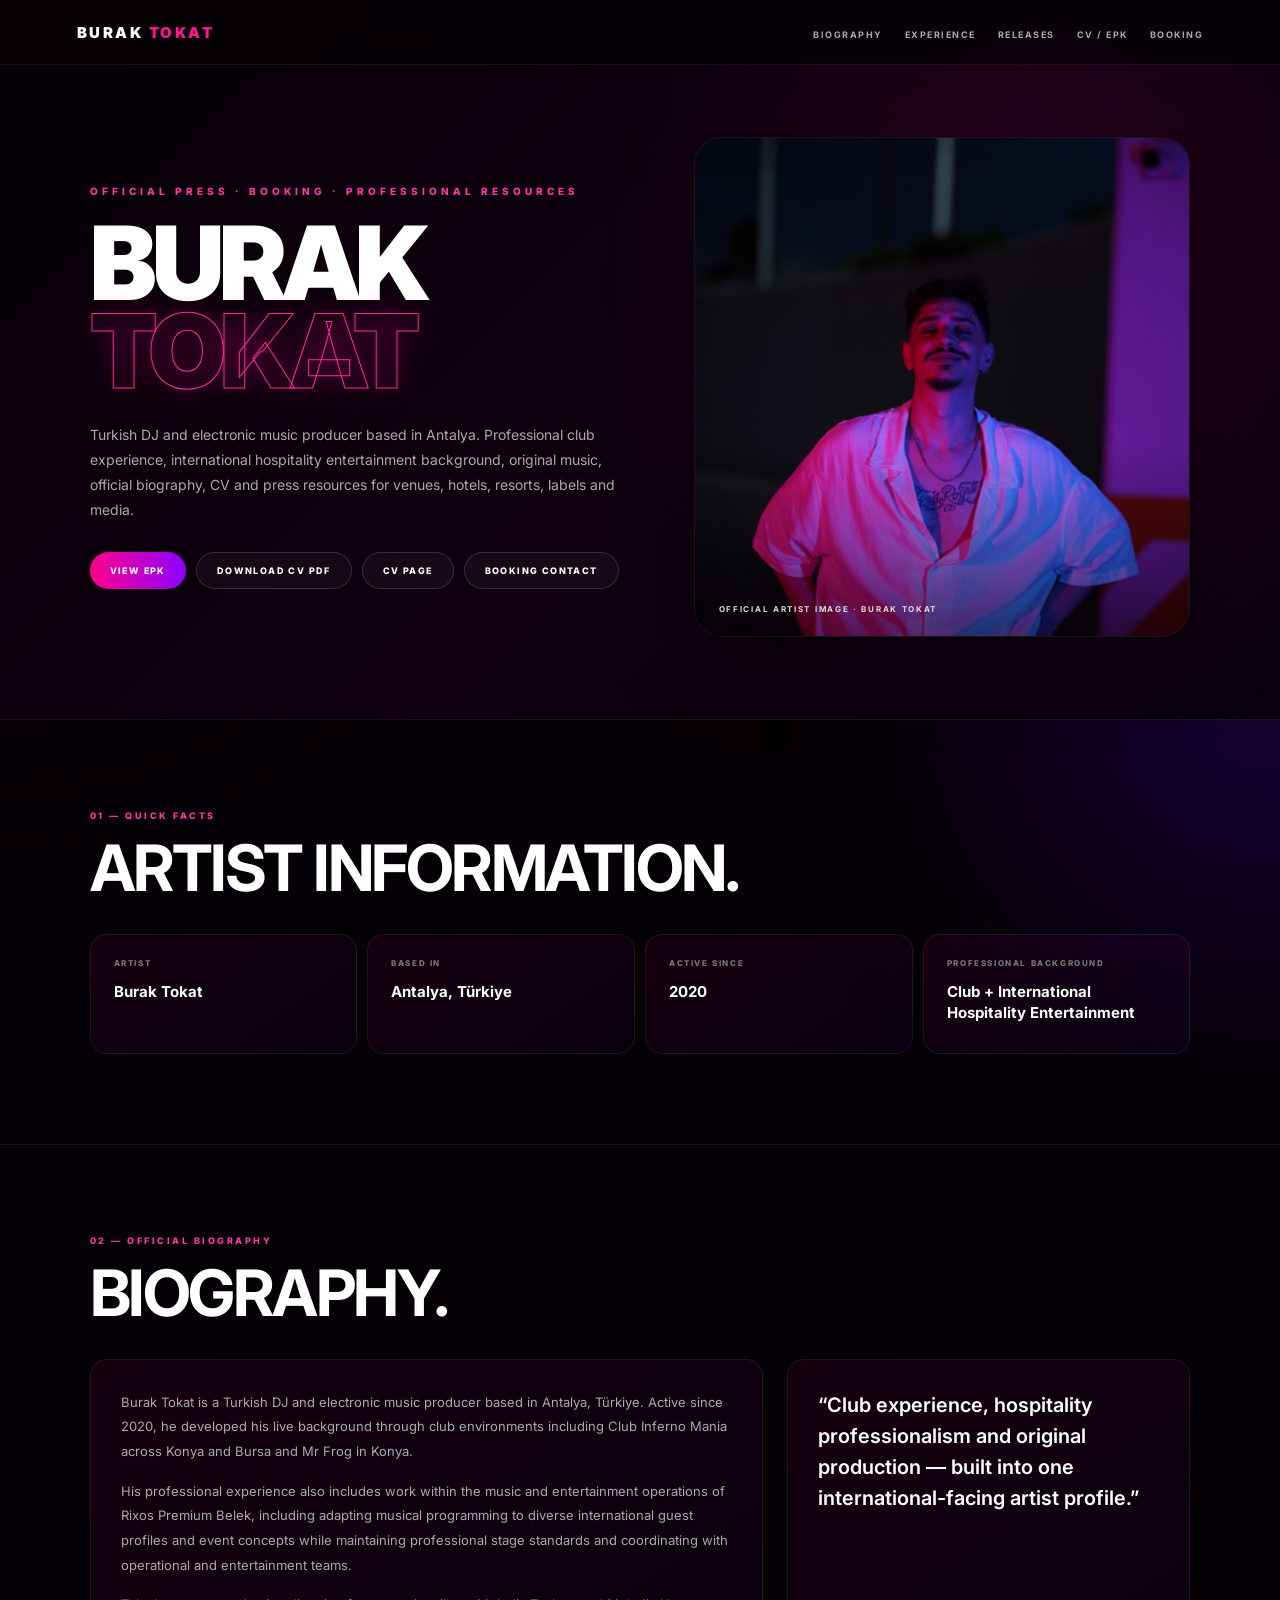
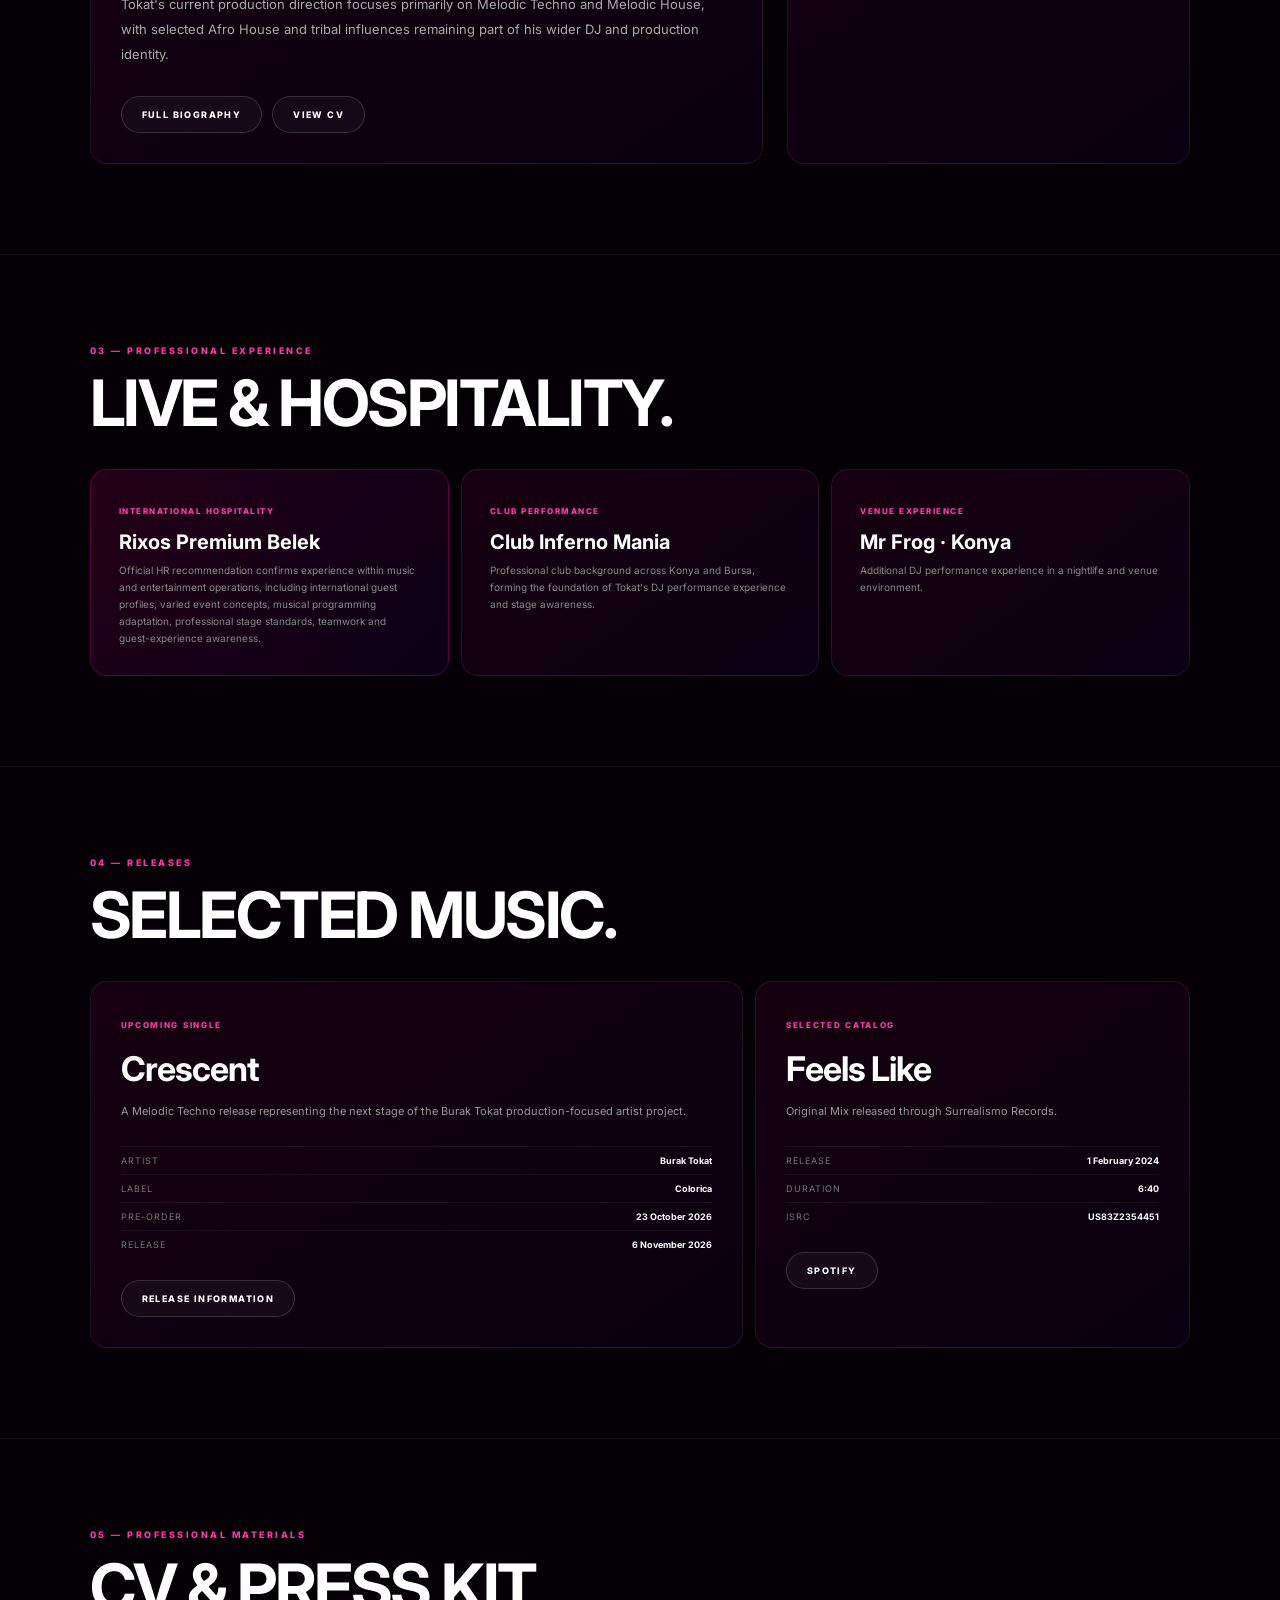
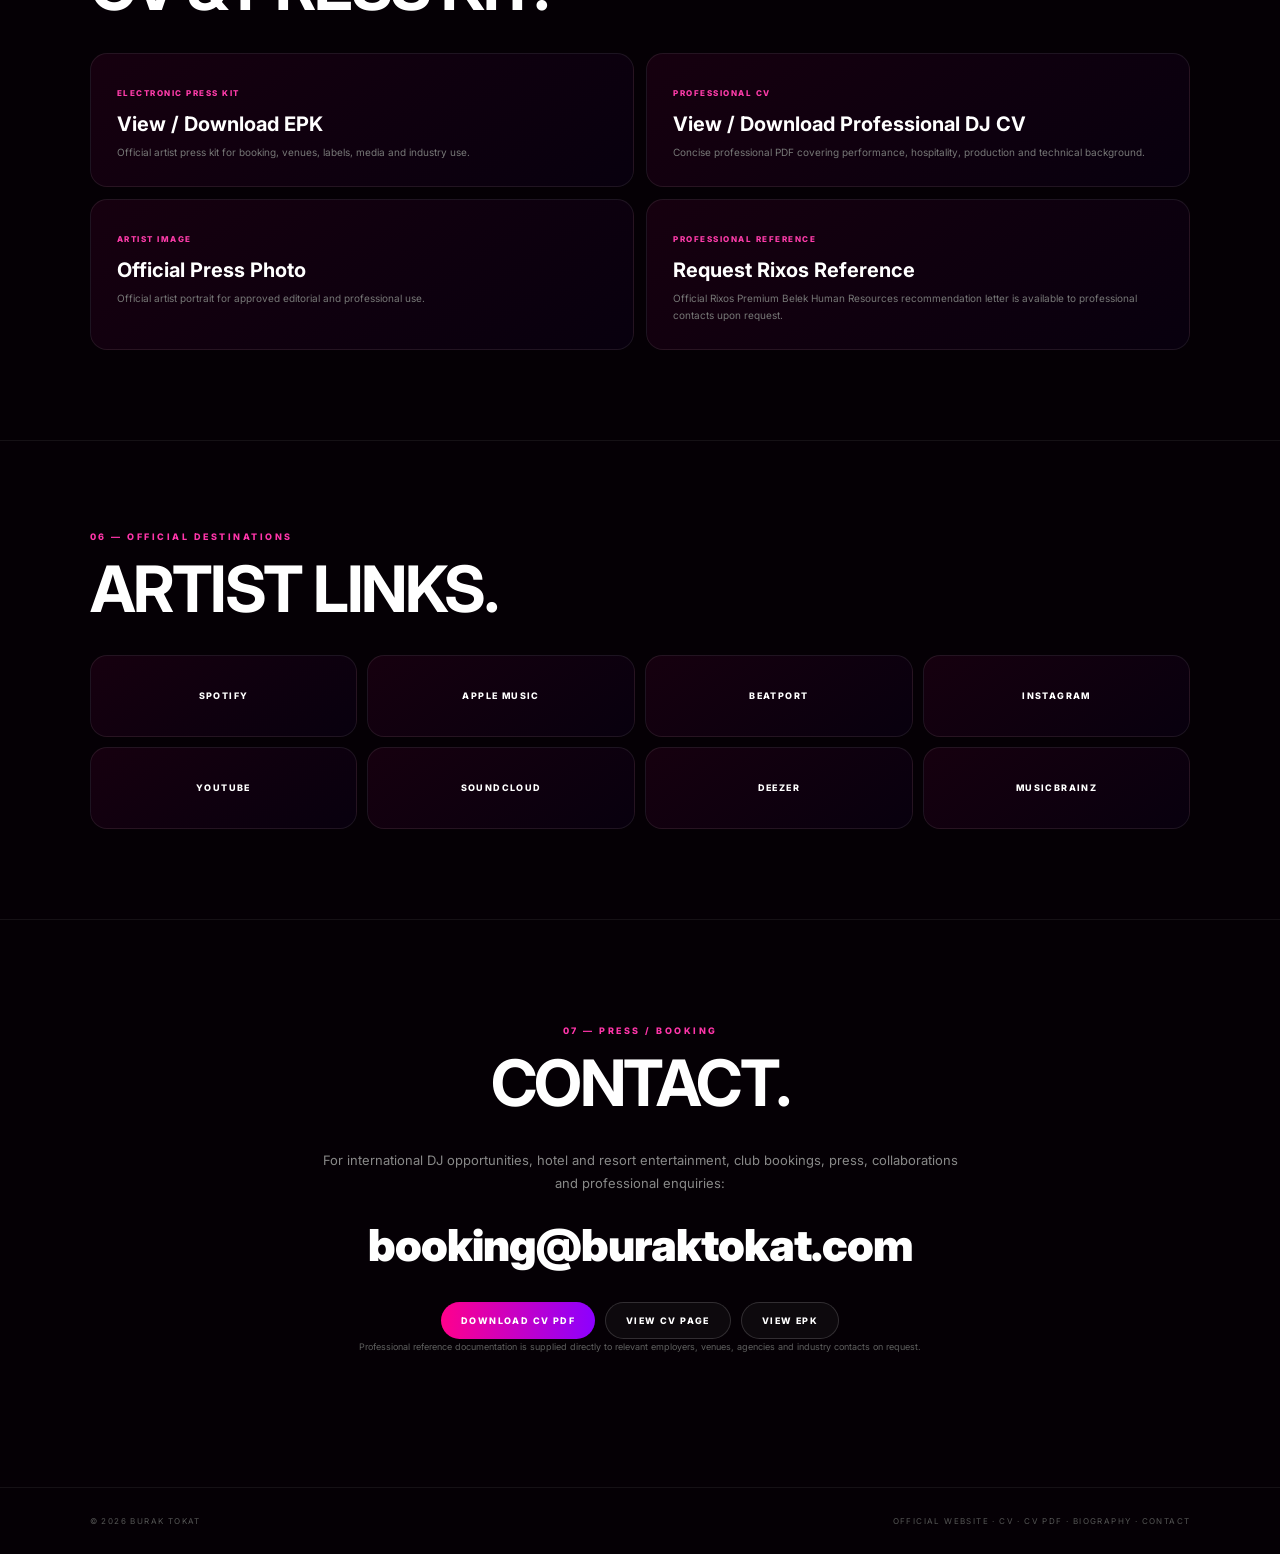
==== commit 46b240d8: "Revert unintended site cleanup" ====
--- a/press/index.html
+++ b/press/index.html
@@ -1,31 +1,65 @@
-<!doctype html>
+<!DOCTYPE html>
 <html lang="en">
 <head>
-  <meta charset="utf-8"><meta name="viewport" content="width=device-width,initial-scale=1">
+  <meta charset="UTF-8">
+  <meta name="viewport" content="width=device-width, initial-scale=1.0">
   <title>Burak Tokat — Press Kit, CV & Media</title>
-  <meta name="description" content="Official press resources for Burak Tokat: biography, professional CV, EPK, verified artist links and booking contact."><meta name="author" content="Burak Tokat"><meta name="robots" content="index,follow,max-image-preview:large"><meta name="theme-color" content="#050005">
-  <link rel="canonical" href="https://buraktokat.com/press/"><link rel="icon" type="image/svg+xml" href="/favicon.svg?v=4"><link rel="stylesheet" href="/styles.css?v=20260911">
-  <meta property="og:title" content="Burak Tokat — Press Kit, CV & Media"><meta property="og:description" content="Official press resources for Burak Tokat: biography, professional CV, EPK, verified artist links and booking contact."><meta property="og:type" content="website"><meta property="og:url" content="https://buraktokat.com/press/"><meta property="og:image" content="https://commons.wikimedia.org/wiki/Special:Redirect/file/BurakTokatDj.jpg"><meta property="og:image:width" content="828"><meta property="og:image:height" content="1183"><meta property="og:site_name" content="Burak Tokat">
-  <meta name="twitter:card" content="summary_large_image"><meta name="twitter:title" content="Burak Tokat — Press Kit, CV & Media"><meta name="twitter:description" content="Official professional and press resources for Burak Tokat."><meta name="twitter:image" content="https://commons.wikimedia.org/wiki/Special:Redirect/file/BurakTokatDj.jpg">
-  <script type="application/ld+json">{"@context":"https://schema.org","@graph":[{"@type":"WebPage","@id":"https://buraktokat.com/press/#page","url":"https://buraktokat.com/press/","name":"Burak Tokat — Press Kit, CV & Media","inLanguage":"en","mainEntity":{"@id":"https://buraktokat.com/#person"}},{"@type":"Person","@id":"https://buraktokat.com/#person","name":"Burak Tokat","url":"https://buraktokat.com/","image":"https://commons.wikimedia.org/wiki/Special:Redirect/file/BurakTokatDj.jpg","jobTitle":"DJ and Electronic Music Producer","description":"Turkish DJ and electronic music producer based in Antalya, active since 2020.","nationality":{"@type":"Country","name":"Türkiye"},"homeLocation":{"@type":"City","name":"Antalya"},"sameAs":["https://www.instagram.com/burak_tkt/","https://open.spotify.com/artist/2lSECyE7vZiH9M3YwAgsy5","https://music.apple.com/tr/artist/burak-tokat/1721994034","https://www.youtube.com/@BurakTokatMusic","https://soundcloud.com/burak-tokat-6125178","https://www.beatport.com/artist/burak-tokat/1174596","https://www.deezer.com/en/artist/247547852","https://musicbrainz.org/artist/d6642fed-4b32-4e35-bbf1-1daaf0e04e70"]}]}</script>
+  <meta name="description" content="Official press kit, professional CV, biography, releases, media assets and booking information for Turkish DJ and electronic music producer Burak Tokat.">
+  <meta name="author" content="Burak Tokat">
+  <meta name="robots" content="index, follow, max-image-preview:large">
+  <link rel="canonical" href="https://buraktokat.com/press/">
+  <link rel="icon" type="image/svg+xml" href="../favicon.svg?v=3">
+  <meta name="theme-color" content="#050005">
+  <meta property="og:title" content="Burak Tokat — Press Kit, CV & Media">
+  <meta property="og:description" content="Official press resources, professional CV, biography and booking information for Burak Tokat.">
+  <meta property="og:type" content="website">
+  <meta property="og:url" content="https://buraktokat.com/press/">
+  <meta property="og:image" content="https://buraktokat.com/burak-tokat-hero.JPG">
+  <meta property="og:site_name" content="Burak Tokat">
+  <meta name="twitter:card" content="summary_large_image">
+  <meta name="twitter:title" content="Burak Tokat — Press Kit, CV & Media">
+  <meta name="twitter:description" content="Official professional resources for Burak Tokat.">
+  <meta name="twitter:image" content="https://buraktokat.com/burak-tokat-hero.JPG">
+  <script type="application/ld+json">
+  {
+    "@context":"https://schema.org",
+    "@graph":[
+      {"@type":"WebPage","@id":"https://buraktokat.com/press/#page","url":"https://buraktokat.com/press/","name":"Burak Tokat — Press Kit, CV & Media","description":"Official professional and press resources for Turkish DJ and electronic music producer Burak Tokat.","inLanguage":"en","mainEntity":{"@id":"https://buraktokat.com/#person"}},
+      {"@type":"Person","@id":"https://buraktokat.com/#person","name":"Burak Tokat","url":"https://buraktokat.com/","image":"https://buraktokat.com/burak-tokat-hero.JPG","jobTitle":"DJ and Electronic Music Producer","description":"Turkish DJ and electronic music producer based in Antalya, active since 2020, with professional club and international hospitality entertainment experience including Rixos Premium Belek.","nationality":{"@type":"Country","name":"Türkiye"},"homeLocation":{"@type":"City","name":"Antalya"},"sameAs":["https://www.instagram.com/burak_tkt/","https://open.spotify.com/artist/2lSECyE7vZiH9M3YwAgsy5","https://music.apple.com/tr/artist/burak-tokat/1721994034","https://www.youtube.com/@BurakTokatMusic","https://soundcloud.com/burak-tokat-6125178","https://www.beatport.com/artist/burak-tokat/1174596"]}
+    ]
+  }
+  </script>
+  <style>
+    @import url('https://fonts.googleapis.com/css2?family=Inter:wght@400;500;600;700;800;900&display=swap');
+    *{box-sizing:border-box;margin:0;padding:0}html{scroll-behavior:smooth}body{background:#050005;color:#fff;font-family:Inter,Arial,sans-serif;overflow-x:hidden}body:before,body:after{content:"";position:fixed;width:520px;height:520px;border-radius:50%;filter:blur(130px);z-index:-2;pointer-events:none}body:before{left:-260px;top:80px;background:rgba(255,0,153,.18)}body:after{right:-250px;top:430px;background:rgba(100,0,255,.18)}a{color:inherit}
+    nav{position:fixed;top:0;left:0;width:100%;height:65px;display:flex;align-items:center;justify-content:space-between;padding:0 6%;z-index:100;background:rgba(5,0,5,.76);backdrop-filter:blur(18px);border-bottom:1px solid rgba(255,255,255,.07)}.logo{font-size:15px;font-weight:900;letter-spacing:2.5px;text-decoration:none}.logo span{color:#ff1493}.navlinks{display:flex;gap:22px;list-style:none}.navlinks a{text-decoration:none;color:#aaa;font-size:9px;font-weight:700;letter-spacing:1.5px;text-transform:uppercase}.navlinks a:hover{color:#ff32aa}
+    .hero{min-height:720px;padding:125px 7% 70px;display:grid;grid-template-columns:1.05fr .95fr;gap:55px;align-items:center;border-bottom:1px solid rgba(255,255,255,.07);background:radial-gradient(circle at 80% 42%,rgba(255,0,153,.13),transparent 38%),linear-gradient(135deg,#050005,#10000f 55%,#08000c)}.eyebrow{color:#ff35aa;font-size:10px;font-weight:800;letter-spacing:4px;text-transform:uppercase;margin-bottom:22px}h1{font-size:clamp(58px,8vw,108px);line-height:.86;letter-spacing:-5px;font-weight:900;text-transform:uppercase}h1 span{display:block;color:transparent;-webkit-text-stroke:1px #ff28a4;text-shadow:0 0 30px rgba(255,0,153,.22)}.lead{max-width:680px;margin-top:27px;color:#aaa;font-size:14px;line-height:1.8}.hero-actions,.actions{display:flex;gap:10px;flex-wrap:wrap;margin-top:30px}.btn{display:inline-flex;align-items:center;justify-content:center;padding:12px 20px;border-radius:30px;text-decoration:none;color:#fff;font-size:9px;font-weight:800;letter-spacing:1.4px;text-transform:uppercase;border:1px solid rgba(255,255,255,.15);background:rgba(255,255,255,.035);transition:.25s}.btn.primary{background:linear-gradient(90deg,#ff008c,#8c00ff);border:none}.btn:hover{transform:translateY(-2px);border-color:rgba(255,0,153,.45)}.portrait{position:relative;min-height:500px;border-radius:28px;overflow:hidden;border:1px solid rgba(255,255,255,.08);background:#090009;box-shadow:0 30px 80px rgba(0,0,0,.45)}.portrait:after{content:"";position:absolute;inset:0;background:linear-gradient(0deg,rgba(5,0,5,.55),transparent 38%);pointer-events:none}.portrait img{width:100%;height:100%;position:absolute;inset:0;object-fit:cover;object-position:center 22%;display:block}.portrait-label{position:absolute;z-index:2;left:24px;bottom:22px;font-size:8px;letter-spacing:1.7px;text-transform:uppercase;color:#ddd;font-weight:700}
+    main{max-width:1280px;margin:auto}section{padding:90px 7%;border-bottom:1px solid rgba(255,255,255,.065)}.section-label{color:#ff35aa;font-size:9px;font-weight:800;letter-spacing:2.5px;text-transform:uppercase;margin-bottom:17px}h2{font-size:clamp(36px,5vw,66px);line-height:.95;letter-spacing:-2.5px;text-transform:uppercase;margin-bottom:35px}.facts{display:grid;grid-template-columns:repeat(4,1fr);gap:10px}.fact,.panel,.release,.asset,.linkcard{border:1px solid rgba(255,255,255,.08);background:linear-gradient(145deg,rgba(255,0,153,.07),rgba(100,0,255,.04));border-radius:17px}.fact{padding:23px;min-height:120px}.fact small{display:block;color:#777;font-size:8px;font-weight:800;letter-spacing:1.6px;text-transform:uppercase;margin-bottom:13px}.fact strong{font-size:15px;line-height:1.4}.bio-grid{display:grid;grid-template-columns:1.25fr .75fr;gap:24px}.panel{padding:30px}.panel p{color:#aaa;font-size:13px;line-height:1.9}.panel p+p{margin-top:15px}.quote{font-size:20px!important;line-height:1.55!important;color:#fff!important;font-weight:600}.career{display:grid;grid-template-columns:repeat(3,1fr);gap:12px}.career-card{padding:28px;border:1px solid rgba(255,255,255,.08);border-radius:17px;background:linear-gradient(145deg,rgba(255,0,153,.08),rgba(100,0,255,.05))}.career-card small{color:#ff3cab;font-size:8px;font-weight:800;letter-spacing:1.5px;text-transform:uppercase}.career-card h3{font-size:20px;margin:12px 0 8px}.career-card p{color:#888;font-size:10px;line-height:1.7}.reference{border-color:rgba(255,0,153,.28);background:linear-gradient(135deg,rgba(255,0,153,.12),rgba(90,0,255,.07))}
+    .release-grid{display:grid;grid-template-columns:1.2fr .8fr;gap:12px}.release{padding:30px}.release .status{display:inline-block;color:#ff3cab;font-size:8px;font-weight:800;letter-spacing:1.7px;text-transform:uppercase;margin-bottom:18px}.release h3{font-size:34px;letter-spacing:-1px;margin-bottom:13px}.release p{color:#999;font-size:11px;line-height:1.8}.release-meta{margin-top:24px;display:grid;gap:8px}.release-meta div{display:flex;justify-content:space-between;gap:20px;padding-top:8px;border-top:1px solid rgba(255,255,255,.06);font-size:9px}.release-meta span{color:#777;text-transform:uppercase;letter-spacing:1px}.release-meta strong{text-align:right}.assets{display:grid;grid-template-columns:repeat(2,1fr);gap:12px}.asset{padding:26px;text-decoration:none;display:block;transition:.25s}.asset:hover,.linkcard:hover{transform:translateY(-3px);border-color:rgba(255,0,153,.35)}.asset small{color:#ff3cab;font-size:8px;font-weight:800;letter-spacing:1.5px;text-transform:uppercase}.asset h3{font-size:20px;margin:12px 0 8px}.asset p{color:#777;font-size:10px;line-height:1.65}.links{display:grid;grid-template-columns:repeat(4,1fr);gap:10px}.linkcard{min-height:82px;display:flex;align-items:center;justify-content:center;text-decoration:none;font-size:9px;font-weight:800;letter-spacing:1.4px;text-transform:uppercase;transition:.25s}.contact{text-align:center;padding-top:105px;padding-bottom:110px}.contact p{color:#888;max-width:660px;margin:0 auto 22px;font-size:13px;line-height:1.8}.email{font-size:clamp(20px,4vw,44px);font-weight:900;letter-spacing:-1px;text-decoration:none}.email:hover{color:#ff32aa}.usage{max-width:760px;margin:24px auto 0;color:#5f5f5f!important;font-size:9px!important}footer{max-width:1280px;margin:auto;padding:28px 7%;display:flex;justify-content:space-between;color:#555;font-size:8px;letter-spacing:1.4px;text-transform:uppercase}footer a{text-decoration:none}
+    @media(max-width:850px){.navlinks{display:none}.hero{grid-template-columns:1fr;padding-top:105px}.portrait{min-height:520px}.facts{grid-template-columns:1fr 1fr}.bio-grid,.release-grid,.career{grid-template-columns:1fr}.links{grid-template-columns:1fr 1fr}}@media(max-width:520px){nav{height:60px}.hero{padding:95px 6% 55px}.hero h1{font-size:58px;letter-spacing:-4px}.portrait{min-height:430px}section{padding:72px 6%}.facts,.assets,.links{grid-template-columns:1fr}footer{flex-direction:column;gap:9px}}
+  </style>
 </head>
 <body>
-<a class="skip" href="#main">Skip to content</a>
-<nav><div class="container nav-inner"><a class="logo" href="/">BURAK <span>TOKAT</span></a><div class="navlinks"><a href="/#music">Music</a><a href="/about.html">About</a><a href="/cv.html">CV</a><a href="/press/">Press</a><a href="/#booking">Booking</a></div></div></nav>
-<main id="main">
-<section class="hero"><div class="container hero-grid">
-  <div><div class="eyebrow">Official Press · Booking · Resources</div><h1>BURAK TOKAT.</h1><p class="lead">Press-ready artist information, professional materials and verified links for media, venues, labels, agencies and hospitality partners.</p><div class="actions"><a class="btn primary" href="/Burak_Tokat_EPK_2026.pdf" target="_blank" rel="noopener">View EPK</a><a class="btn" href="/Burak_Tokat_CV_2026.pdf" target="_blank" rel="noopener">CV PDF</a><a class="btn" href="mailto:booking@buraktokat.com">Press / Booking</a></div></div>
-  <div class="portrait"><img src="https://commons.wikimedia.org/wiki/Special:Redirect/file/BurakTokatDj.jpg" alt="Burak Tokat official artist portrait" width="828" height="1183" decoding="async"></div>
-</div></section>
-<section><div class="container"><div class="section-label">Quick Facts</div><h2>ARTIST INFORMATION.</h2><div class="grid four"><div class="card fact"><small>Artist</small><strong>Burak Tokat</strong></div><div class="card fact"><small>Based in</small><strong>Antalya, Türkiye</strong></div><div class="card fact"><small>Active since</small><strong>2020</strong></div><div class="card fact"><small>Focus</small><strong>Melodic Techno / House</strong></div></div></div></section>
-<section><div class="container grid two">
-  <article class="card"><span class="kicker">Official Biography</span><h3>Artist Bio</h3><p>Burak Tokat is a Turkish DJ and electronic music producer based in Antalya. Active since 2020, his background includes club performance, hospitality entertainment operations and original electronic music production.</p><p>His current production direction focuses on Melodic Techno and Melodic House, while Afro House remains part of selected DJ sets and remix projects.</p><div class="actions"><a class="btn" href="/about.html">Full Biography</a><a class="btn" href="/hakkinda.html">Türkçe</a></div></article>
-  <article class="card"><span class="kicker">Professional Materials</span><h3>CV / EPK / Photo</h3><div class="list"><div class="list-item"><strong>Electronic Press Kit</strong><a class="muted" href="/Burak_Tokat_EPK_2026.pdf" target="_blank" rel="noopener">Open EPK PDF</a></div><div class="list-item"><strong>Professional CV</strong><a class="muted" href="/Burak_Tokat_CV_2026.pdf" target="_blank" rel="noopener">Open CV PDF</a></div><div class="list-item"><strong>Official Artist Photo</strong><a class="muted" href="https://commons.wikimedia.org/wiki/Special:Redirect/file/BurakTokatDj.jpg" target="_blank" rel="noopener">Open press image</a></div></div></article>
-</div></section>
-<section><div class="container"><div class="section-label">Official Catalogue</div><h2>SELECTED MUSIC.</h2><article class="card release"><div><h3>Feels Like</h3><p class="release-meta">Original Mix · Surrealismo Records · 1 February 2024 · 6:40</p><div class="actions"><a class="btn primary" href="https://open.spotify.com/track/1SCEhdeMEhMFP7jgETEWyG" target="_blank" rel="noopener">Spotify</a><a class="btn" href="/music/feels-like.html">Release Page</a></div></div><span class="tag">Released</span></article></div></section>
-<section><div class="container"><div class="section-label">Verified Destinations</div><h2>OFFICIAL LINKS.</h2><div class="profile-grid"><a class="profile" href="https://open.spotify.com/artist/2lSECyE7vZiH9M3YwAgsy5" target="_blank" rel="me noopener">Spotify</a><a class="profile" href="https://music.apple.com/tr/artist/burak-tokat/1721994034" target="_blank" rel="me noopener">Apple Music</a><a class="profile" href="https://www.beatport.com/artist/burak-tokat/1174596" target="_blank" rel="me noopener">Beatport</a><a class="profile" href="https://www.instagram.com/burak_tkt/" target="_blank" rel="me noopener">Instagram</a><a class="profile" href="https://www.youtube.com/@BurakTokatMusic" target="_blank" rel="me noopener">YouTube</a><a class="profile" href="https://soundcloud.com/burak-tokat-6125178" target="_blank" rel="me noopener">SoundCloud</a><a class="profile" href="https://www.deezer.com/en/artist/247547852" target="_blank" rel="me noopener">Deezer</a><a class="profile" href="https://musicbrainz.org/artist/d6642fed-4b32-4e35-bbf1-1daaf0e04e70" target="_blank" rel="me noopener">MusicBrainz</a></div></div></section>
-<section><div class="container contact"><div class="section-label">Press / Booking</div><h2>CONTACT.</h2><p class="muted">For interviews, editorial requests, club and hospitality bookings, collaborations and professional enquiries.</p><a class="email" href="mailto:booking@buraktokat.com">booking@buraktokat.com</a></div></section>
-</main>
-<footer><div class="container footer-inner"><span>© 2026 Burak Tokat</span><span><a href="/about.html">Biography</a> · <a href="/hakkinda.html">Türkçe</a> · <a href="/cv.html">CV</a> · <a href="/press/">Press</a></span></div></footer>
+  <nav><a class="logo" href="../">BURAK <span>TOKAT</span></a><ul class="navlinks"><li><a href="#bio">Biography</a></li><li><a href="#career">Experience</a></li><li><a href="#releases">Releases</a></li><li><a href="#assets">CV / EPK</a></li><li><a href="#contact">Booking</a></li></ul></nav>
+  <header class="hero">
+    <div><div class="eyebrow">Official Press · Booking · Professional Resources</div><h1>BURAK <span>TOKAT</span></h1><p class="lead">Turkish DJ and electronic music producer based in Antalya. Professional club experience, international hospitality entertainment background, original music, official biography, CV and press resources for venues, hotels, resorts, labels and media.</p><div class="hero-actions"><a class="btn primary" href="../Burak_Tokat_EPK_2026.pdf" target="_blank" rel="noopener">View EPK</a><a class="btn" href="../Burak_Tokat_CV_2026.pdf" target="_blank" rel="noopener">Download CV PDF</a><a class="btn" href="../cv.html">CV Page</a><a class="btn" href="mailto:booking@buraktokat.com">Booking Contact</a></div></div>
+    <div class="portrait"><img src="../burak-tokat-hero.JPG" alt="Burak Tokat official artist portrait" width="828" height="1183" decoding="async"><div class="portrait-label">Official Artist Image · Burak Tokat</div></div>
+  </header>
+  <main>
+    <section><div class="section-label">01 — Quick Facts</div><h2>Artist Information.</h2><div class="facts"><div class="fact"><small>Artist</small><strong>Burak Tokat</strong></div><div class="fact"><small>Based In</small><strong>Antalya, Türkiye</strong></div><div class="fact"><small>Active Since</small><strong>2020</strong></div><div class="fact"><small>Professional Background</small><strong>Club + International Hospitality Entertainment</strong></div></div></section>
+
+    <section id="bio"><div class="section-label">02 — Official Biography</div><h2>Biography.</h2><div class="bio-grid"><div class="panel"><p>Burak Tokat is a Turkish DJ and electronic music producer based in Antalya, Türkiye. Active since 2020, he developed his live background through club environments including Club Inferno Mania across Konya and Bursa and Mr Frog in Konya.</p><p>His professional experience also includes work within the music and entertainment operations of Rixos Premium Belek, including adapting musical programming to diverse international guest profiles and event concepts while maintaining professional stage standards and coordinating with operational and entertainment teams.</p><p>Tokat's current production direction focuses primarily on Melodic Techno and Melodic House, with selected Afro House and tribal influences remaining part of his wider DJ and production identity.</p><div class="actions"><a class="btn" href="../about.html">Full Biography</a><a class="btn" href="../cv.html">View CV</a></div></div><div class="panel"><p class="quote">“Club experience, hospitality professionalism and original production — built into one international-facing artist profile.”</p></div></div></section>
+
+    <section id="career"><div class="section-label">03 — Professional Experience</div><h2>Live & Hospitality.</h2><div class="career"><article class="career-card reference"><small>International Hospitality</small><h3>Rixos Premium Belek</h3><p>Official HR recommendation confirms experience within music and entertainment operations, including international guest profiles, varied event concepts, musical programming adaptation, professional stage standards, teamwork and guest-experience awareness.</p></article><article class="career-card"><small>Club Performance</small><h3>Club Inferno Mania</h3><p>Professional club background across Konya and Bursa, forming the foundation of Tokat's DJ performance experience and stage awareness.</p></article><article class="career-card"><small>Venue Experience</small><h3>Mr Frog · Konya</h3><p>Additional DJ performance experience in a nightlife and venue environment.</p></article></div></section>
+
+    <section id="releases"><div class="section-label">04 — Releases</div><h2>Selected Music.</h2><div class="release-grid"><article class="release"><div class="status">Upcoming Single</div><h3>Crescent</h3><p>A Melodic Techno release representing the next stage of the Burak Tokat production-focused artist project.</p><div class="release-meta"><div><span>Artist</span><strong>Burak Tokat</strong></div><div><span>Label</span><strong>Colorica</strong></div><div><span>Pre-order</span><strong>23 October 2026</strong></div><div><span>Release</span><strong>6 November 2026</strong></div></div><div class="actions"><a class="btn" href="../music/crescent.html">Release Information</a></div></article><article class="release"><div class="status">Selected Catalog</div><h3>Feels Like</h3><p>Original Mix released through Surrealismo Records.</p><div class="release-meta"><div><span>Release</span><strong>1 February 2024</strong></div><div><span>Duration</span><strong>6:40</strong></div><div><span>ISRC</span><strong>US83Z2354451</strong></div></div><div class="actions"><a class="btn" href="https://open.spotify.com/track/1SCEhdeMEhMFP7jgETEWyG" target="_blank" rel="noopener">Spotify</a></div></article></div></section>
+
+    <section id="assets"><div class="section-label">05 — Professional Materials</div><h2>CV & Press Kit.</h2><div class="assets"><a class="asset" href="../Burak_Tokat_EPK_2026.pdf" target="_blank" rel="noopener"><small>Electronic Press Kit</small><h3>View / Download EPK</h3><p>Official artist press kit for booking, venues, labels, media and industry use.</p></a><a class="asset" href="../Burak_Tokat_CV_2026.pdf" target="_blank" rel="noopener"><small>Professional CV</small><h3>View / Download Professional DJ CV</h3><p>Concise professional PDF covering performance, hospitality, production and technical background.</p></a><a class="asset" href="../burak-tokat-hero.JPG" download="Burak-Tokat-Official-Artist-Photo.JPG"><small>Artist Image</small><h3>Official Press Photo</h3><p>Official artist portrait for approved editorial and professional use.</p></a><a class="asset" href="mailto:booking@buraktokat.com?subject=Burak%20Tokat%20Professional%20Reference%20Request"><small>Professional Reference</small><h3>Request Rixos Reference</h3><p>Official Rixos Premium Belek Human Resources recommendation letter is available to professional contacts upon request.</p></a></div></section>
+
+    <section id="links"><div class="section-label">06 — Official Destinations</div><h2>Artist Links.</h2><div class="links"><a class="linkcard" href="https://open.spotify.com/artist/2lSECyE7vZiH9M3YwAgsy5" target="_blank" rel="me noopener">Spotify</a><a class="linkcard" href="https://music.apple.com/tr/artist/burak-tokat/1721994034" target="_blank" rel="me noopener">Apple Music</a><a class="linkcard" href="https://www.beatport.com/artist/burak-tokat/1174596" target="_blank" rel="me noopener">Beatport</a><a class="linkcard" href="https://www.instagram.com/burak_tkt/" target="_blank" rel="me noopener">Instagram</a><a class="linkcard" href="https://www.youtube.com/@BurakTokatMusic" target="_blank" rel="me noopener">YouTube</a><a class="linkcard" href="https://soundcloud.com/burak-tokat-6125178" target="_blank" rel="me noopener">SoundCloud</a><a class="linkcard" href="https://www.deezer.com/en/artist/247547852" target="_blank" rel="me noopener">Deezer</a><a class="linkcard" href="https://musicbrainz.org/artist/d6642fed-4b32-4e35-bbf1-1daaf0e04e70" target="_blank" rel="me noopener">MusicBrainz</a></div></section>
+
+    <section class="contact" id="contact"><div class="section-label">07 — Press / Booking</div><h2>Contact.</h2><p>For international DJ opportunities, hotel and resort entertainment, club bookings, press, collaborations and professional enquiries:</p><a class="email" href="mailto:booking@buraktokat.com">booking@buraktokat.com</a><div class="actions" style="justify-content:center"><a class="btn primary" href="../Burak_Tokat_CV_2026.pdf" target="_blank" rel="noopener">Download CV PDF</a><a class="btn" href="../cv.html">View CV Page</a><a class="btn" href="../Burak_Tokat_EPK_2026.pdf" target="_blank" rel="noopener">View EPK</a></div><p class="usage">Professional reference documentation is supplied directly to relevant employers, venues, agencies and industry contacts on request.</p></section>
+  </main>
+  <footer><span>© 2026 Burak Tokat</span><span><a href="../">Official Website</a> · <a href="../cv.html">CV</a> · <a href="../Burak_Tokat_CV_2026.pdf">CV PDF</a> · <a href="../about.html">Biography</a> · <a href="mailto:booking@buraktokat.com">Contact</a></span></footer>
 </body>
 </html>
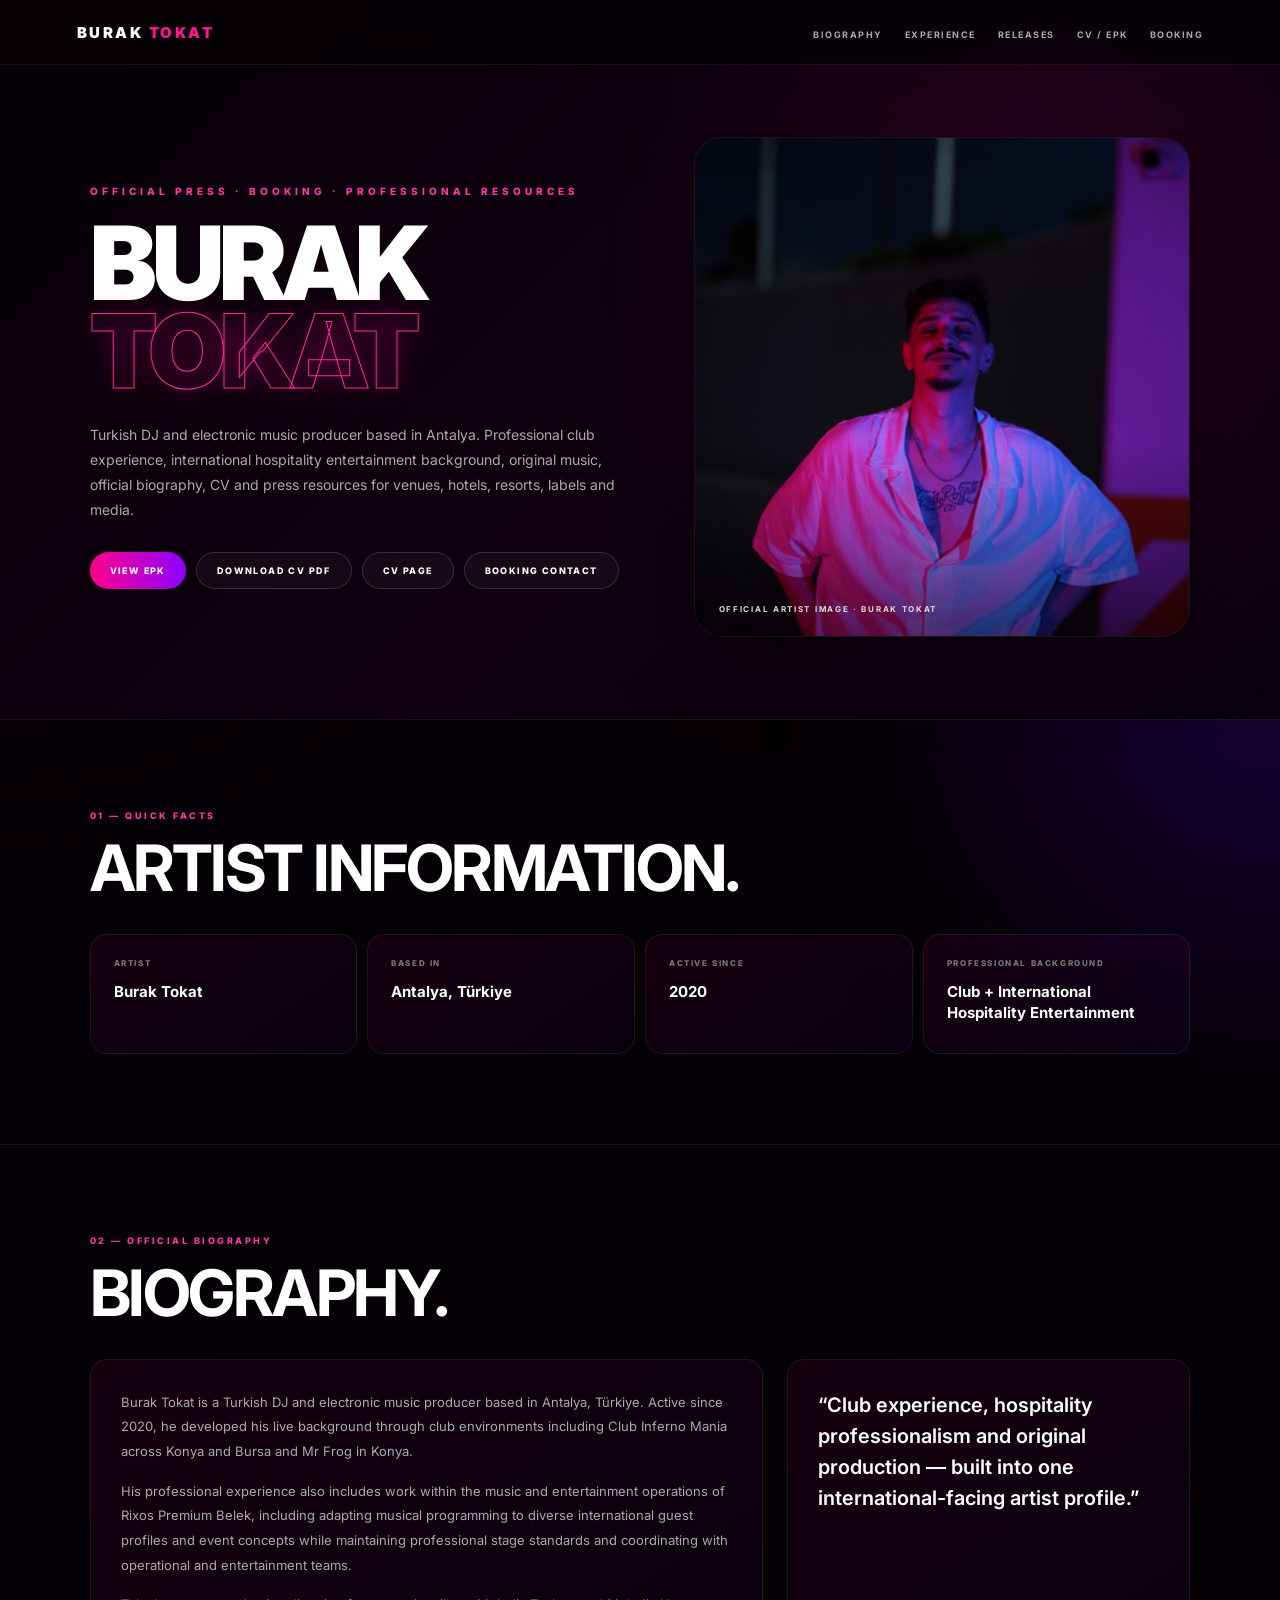
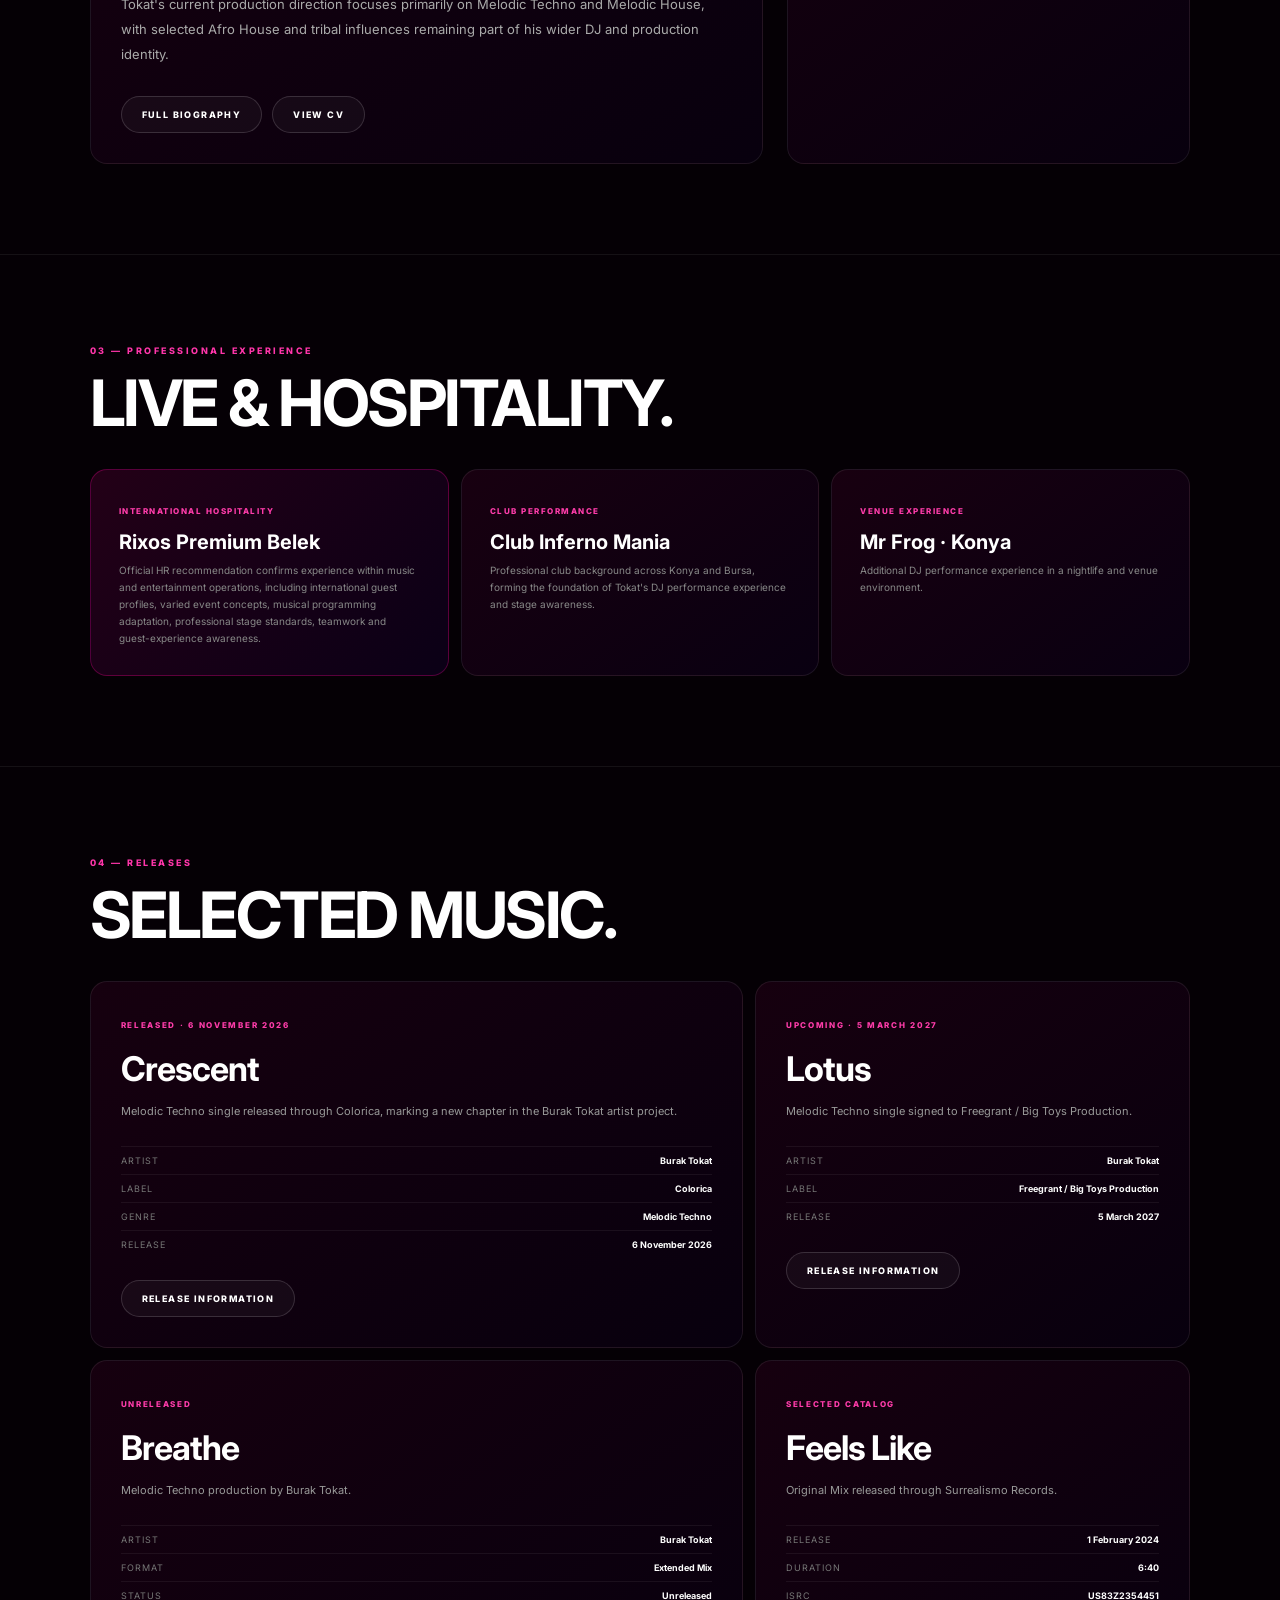
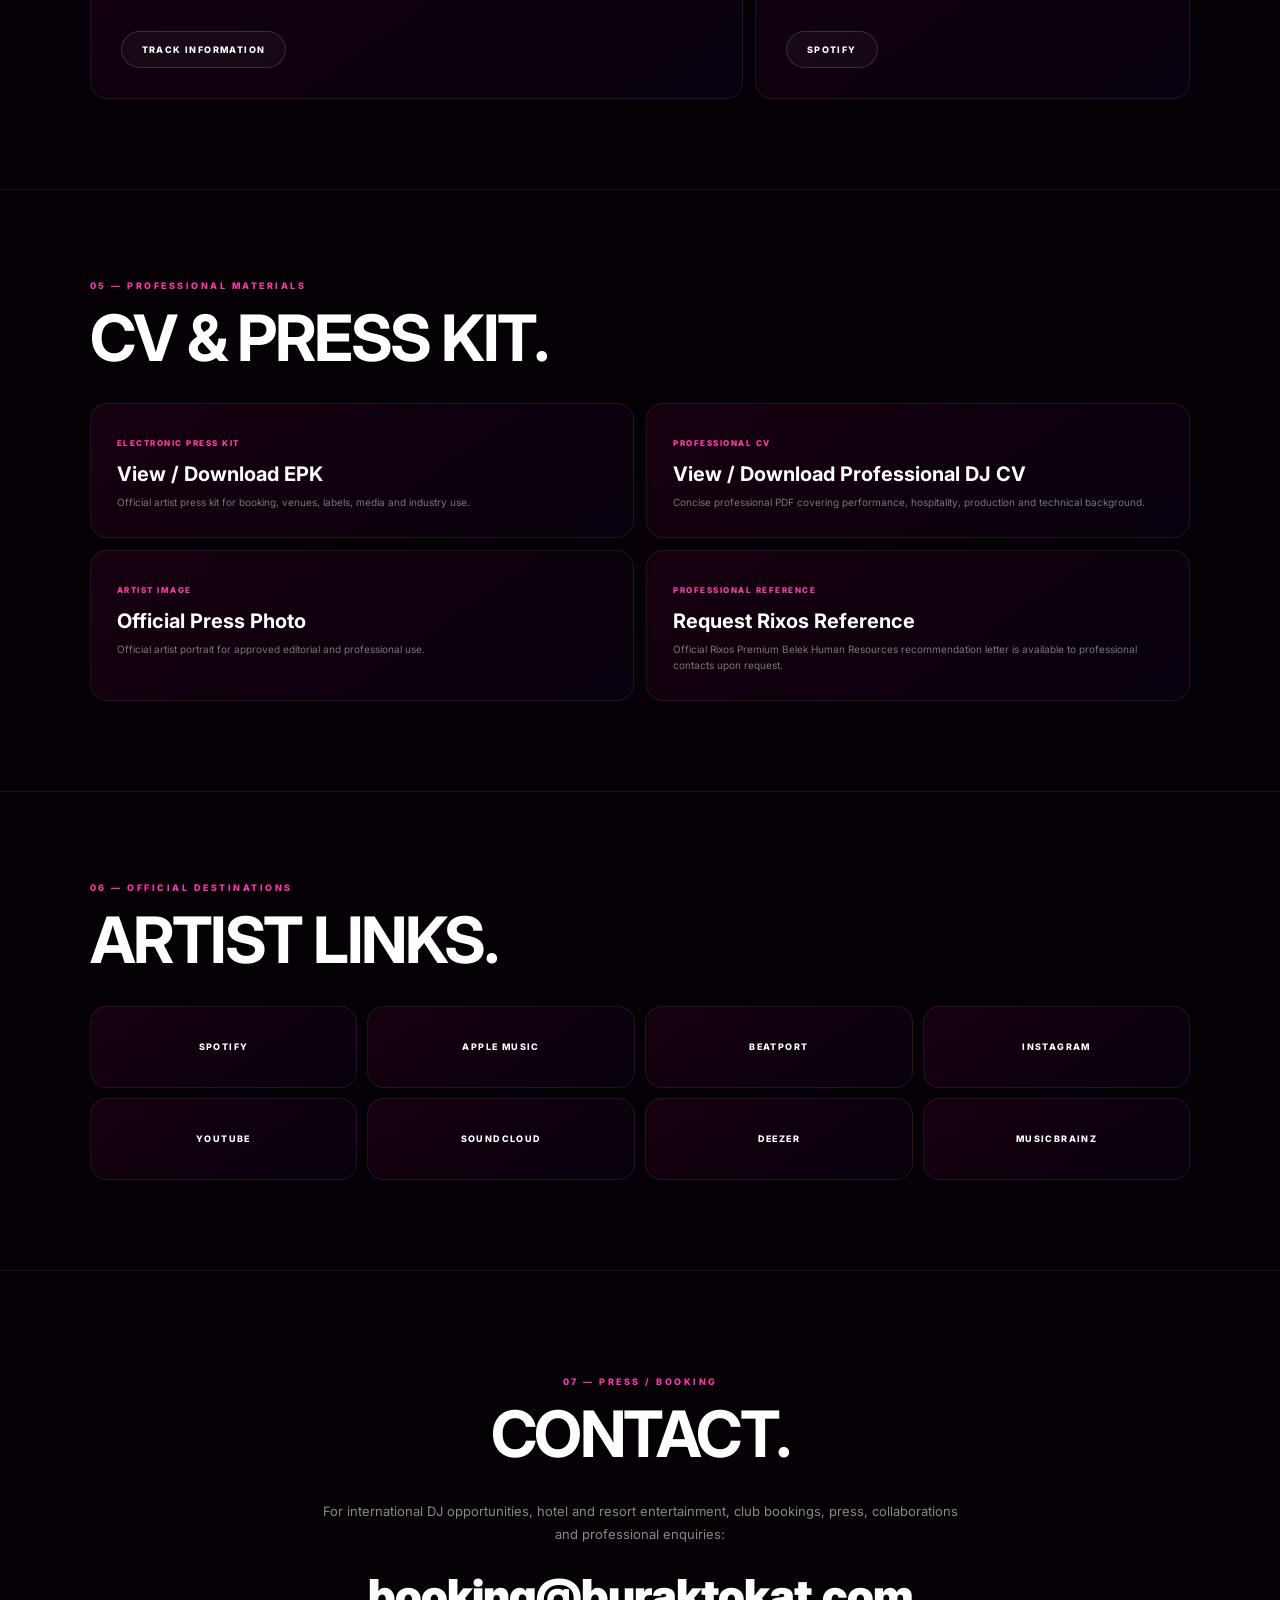
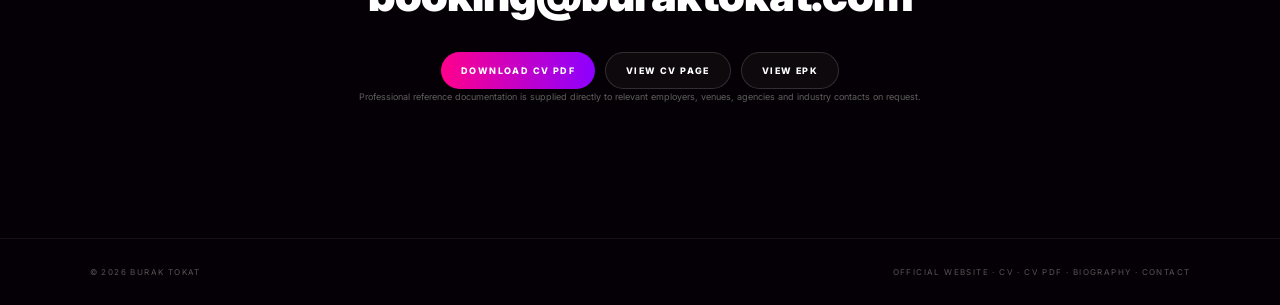
==== commit c23aebfc: "Refresh press kit release catalogue" ====
--- a/press/index.html
+++ b/press/index.html
@@ -3,6 +3,18 @@
 <head>
   <meta charset="UTF-8">
   <meta name="viewport" content="width=device-width, initial-scale=1.0">
+
+  <script>
+    if (window.location.hostname === 'buraktokat.github.io') {
+      window.location.replace(
+        'https://buraktokat.com' +
+        window.location.pathname +
+        window.location.search +
+        window.location.hash
+      );
+    }
+  </script>
+
   <title>Burak Tokat — Press Kit, CV & Media</title>
   <meta name="description" content="Official press kit, professional CV, biography, releases, media assets and booking information for Turkish DJ and electronic music producer Burak Tokat.">
   <meta name="author" content="Burak Tokat">
@@ -52,7 +64,7 @@
 
     <section id="career"><div class="section-label">03 — Professional Experience</div><h2>Live & Hospitality.</h2><div class="career"><article class="career-card reference"><small>International Hospitality</small><h3>Rixos Premium Belek</h3><p>Official HR recommendation confirms experience within music and entertainment operations, including international guest profiles, varied event concepts, musical programming adaptation, professional stage standards, teamwork and guest-experience awareness.</p></article><article class="career-card"><small>Club Performance</small><h3>Club Inferno Mania</h3><p>Professional club background across Konya and Bursa, forming the foundation of Tokat's DJ performance experience and stage awareness.</p></article><article class="career-card"><small>Venue Experience</small><h3>Mr Frog · Konya</h3><p>Additional DJ performance experience in a nightlife and venue environment.</p></article></div></section>
 
-    <section id="releases"><div class="section-label">04 — Releases</div><h2>Selected Music.</h2><div class="release-grid"><article class="release"><div class="status">Upcoming Single</div><h3>Crescent</h3><p>A Melodic Techno release representing the next stage of the Burak Tokat production-focused artist project.</p><div class="release-meta"><div><span>Artist</span><strong>Burak Tokat</strong></div><div><span>Label</span><strong>Colorica</strong></div><div><span>Pre-order</span><strong>23 October 2026</strong></div><div><span>Release</span><strong>6 November 2026</strong></div></div><div class="actions"><a class="btn" href="../music/crescent.html">Release Information</a></div></article><article class="release"><div class="status">Selected Catalog</div><h3>Feels Like</h3><p>Original Mix released through Surrealismo Records.</p><div class="release-meta"><div><span>Release</span><strong>1 February 2024</strong></div><div><span>Duration</span><strong>6:40</strong></div><div><span>ISRC</span><strong>US83Z2354451</strong></div></div><div class="actions"><a class="btn" href="https://open.spotify.com/track/1SCEhdeMEhMFP7jgETEWyG" target="_blank" rel="noopener">Spotify</a></div></article></div></section>
+    <section id="releases"><div class="section-label">04 — Releases</div><h2>Selected Music.</h2><div class="release-grid"><article class="release"><div class="status">Released · 6 November 2026</div><h3>Crescent</h3><p>Melodic Techno single released through Colorica, marking a new chapter in the Burak Tokat artist project.</p><div class="release-meta"><div><span>Artist</span><strong>Burak Tokat</strong></div><div><span>Label</span><strong>Colorica</strong></div><div><span>Genre</span><strong>Melodic Techno</strong></div><div><span>Release</span><strong>6 November 2026</strong></div></div><div class="actions"><a class="btn" href="../music/crescent.html">Release Information</a></div></article><article class="release"><div class="status">Upcoming · 5 March 2027</div><h3>Lotus</h3><p>Melodic Techno single signed to Freegrant / Big Toys Production.</p><div class="release-meta"><div><span>Artist</span><strong>Burak Tokat</strong></div><div><span>Label</span><strong>Freegrant / Big Toys Production</strong></div><div><span>Release</span><strong>5 March 2027</strong></div></div><div class="actions"><a class="btn" href="../music/lotus.html">Release Information</a></div></article><article class="release"><div class="status">Unreleased</div><h3>Breathe</h3><p>Melodic Techno production by Burak Tokat.</p><div class="release-meta"><div><span>Artist</span><strong>Burak Tokat</strong></div><div><span>Format</span><strong>Extended Mix</strong></div><div><span>Status</span><strong>Unreleased</strong></div></div><div class="actions"><a class="btn" href="../music/breathe.html">Track Information</a></div></article><article class="release"><div class="status">Selected Catalog</div><h3>Feels Like</h3><p>Original Mix released through Surrealismo Records.</p><div class="release-meta"><div><span>Release</span><strong>1 February 2024</strong></div><div><span>Duration</span><strong>6:40</strong></div><div><span>ISRC</span><strong>US83Z2354451</strong></div></div><div class="actions"><a class="btn" href="https://open.spotify.com/track/1SCEhdeMEhMFP7jgETEWyG" target="_blank" rel="noopener">Spotify</a></div></article></div></section>
 
     <section id="assets"><div class="section-label">05 — Professional Materials</div><h2>CV & Press Kit.</h2><div class="assets"><a class="asset" href="../Burak_Tokat_EPK_2026.pdf" target="_blank" rel="noopener"><small>Electronic Press Kit</small><h3>View / Download EPK</h3><p>Official artist press kit for booking, venues, labels, media and industry use.</p></a><a class="asset" href="../Burak_Tokat_CV_2026.pdf" target="_blank" rel="noopener"><small>Professional CV</small><h3>View / Download Professional DJ CV</h3><p>Concise professional PDF covering performance, hospitality, production and technical background.</p></a><a class="asset" href="../burak-tokat-hero.JPG" download="Burak-Tokat-Official-Artist-Photo.JPG"><small>Artist Image</small><h3>Official Press Photo</h3><p>Official artist portrait for approved editorial and professional use.</p></a><a class="asset" href="mailto:booking@buraktokat.com?subject=Burak%20Tokat%20Professional%20Reference%20Request"><small>Professional Reference</small><h3>Request Rixos Reference</h3><p>Official Rixos Premium Belek Human Resources recommendation letter is available to professional contacts upon request.</p></a></div></section>
 
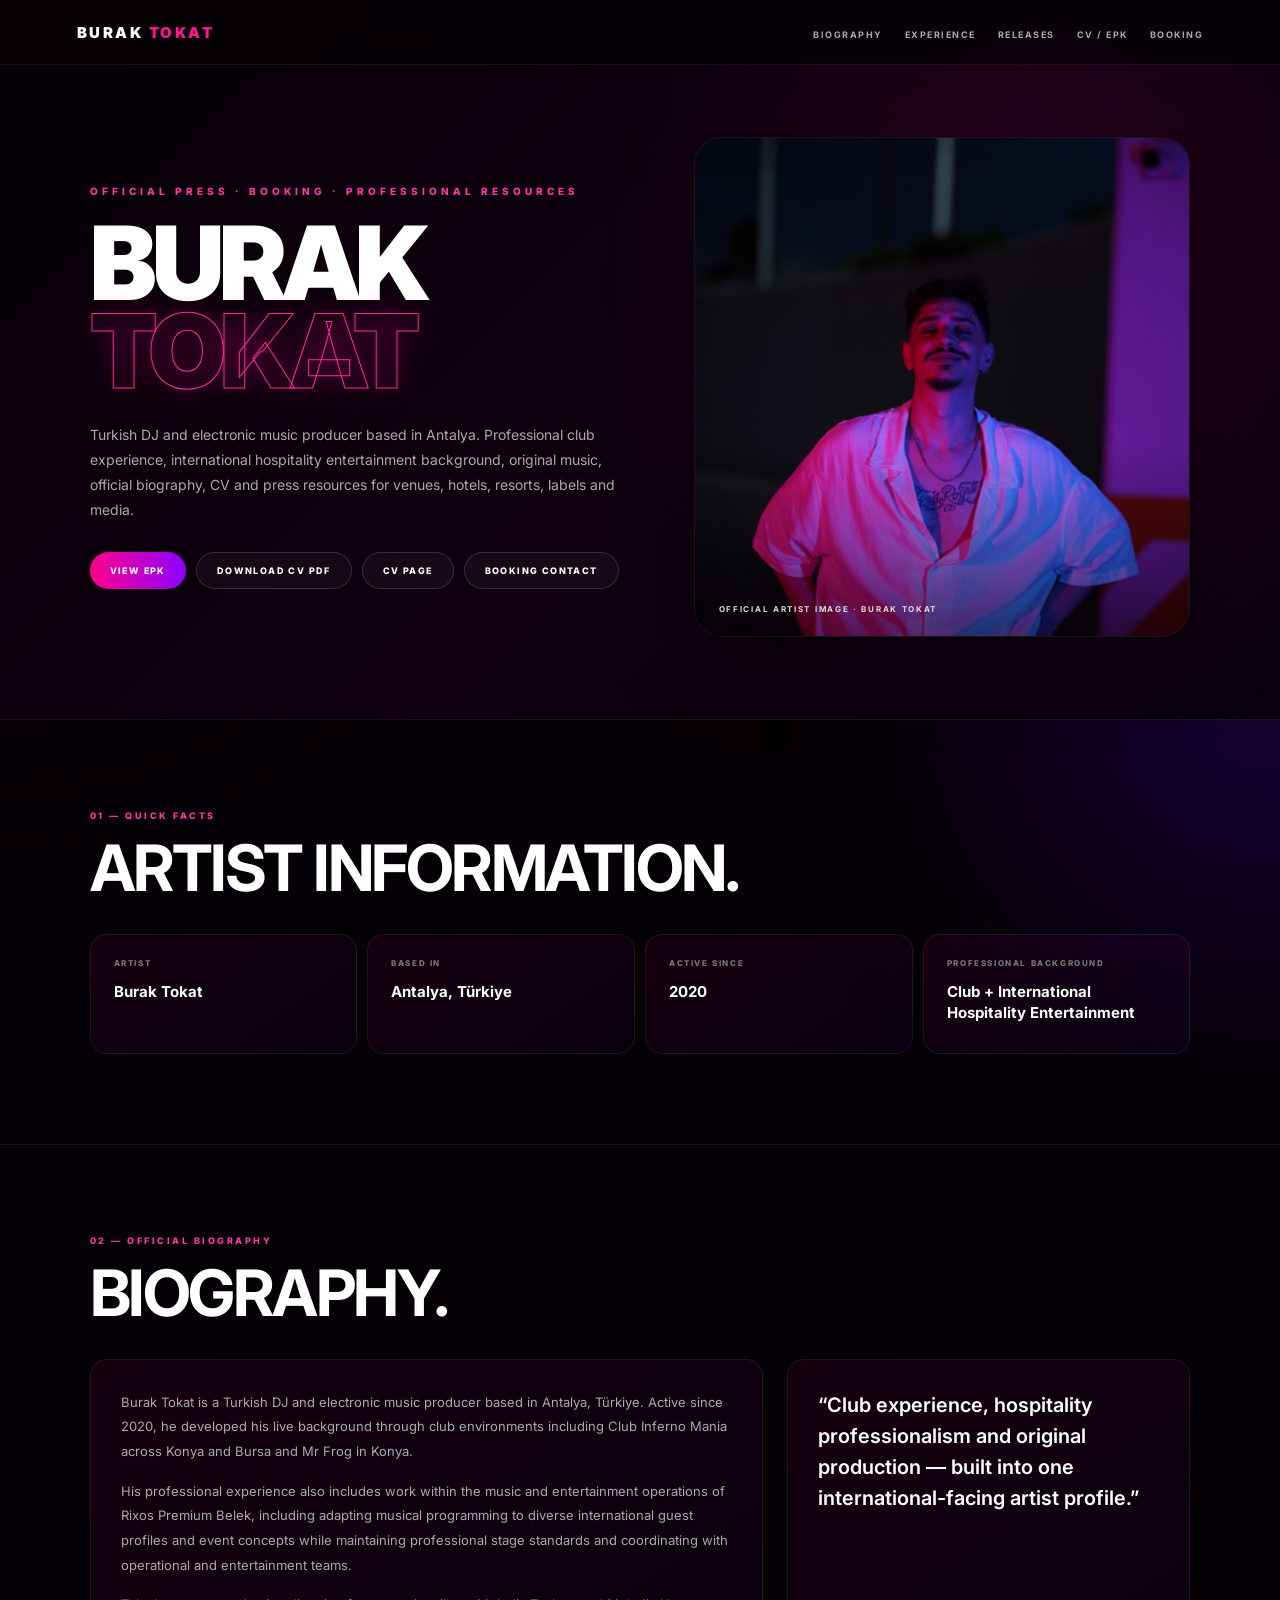
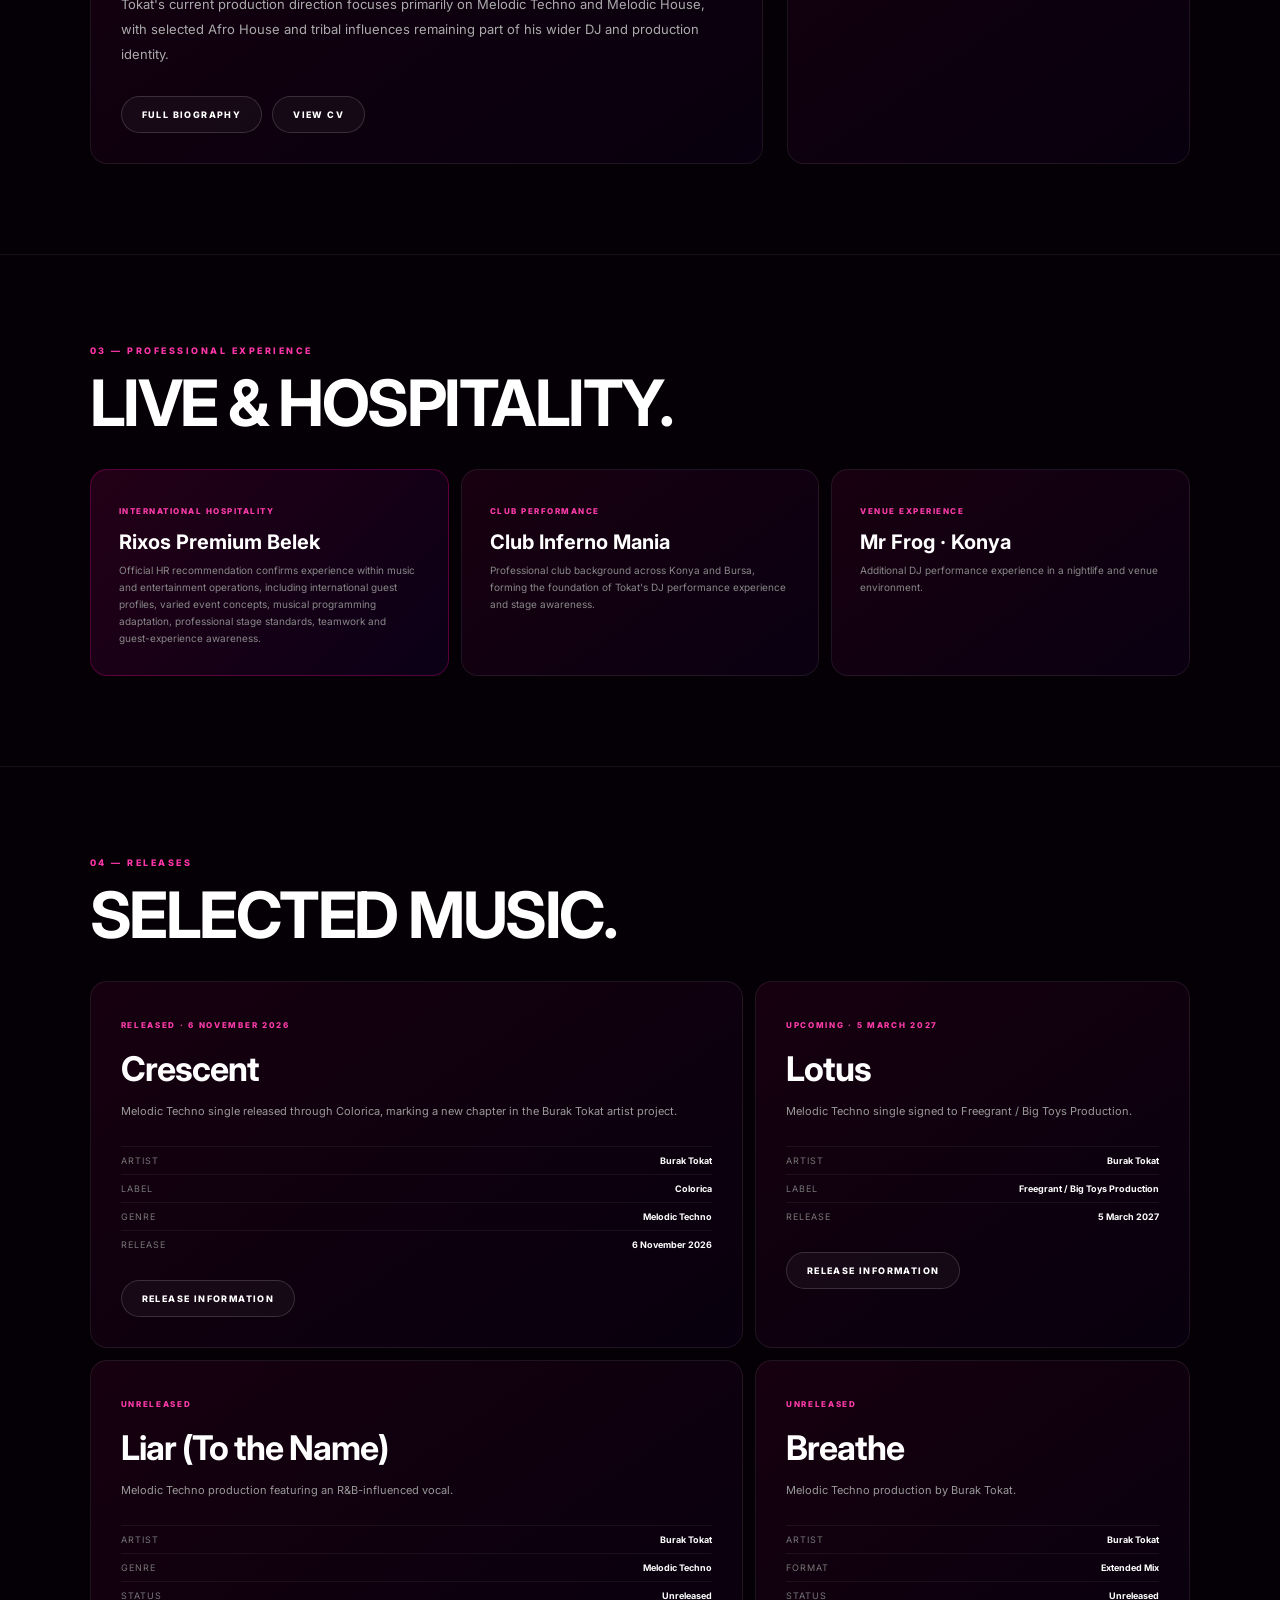
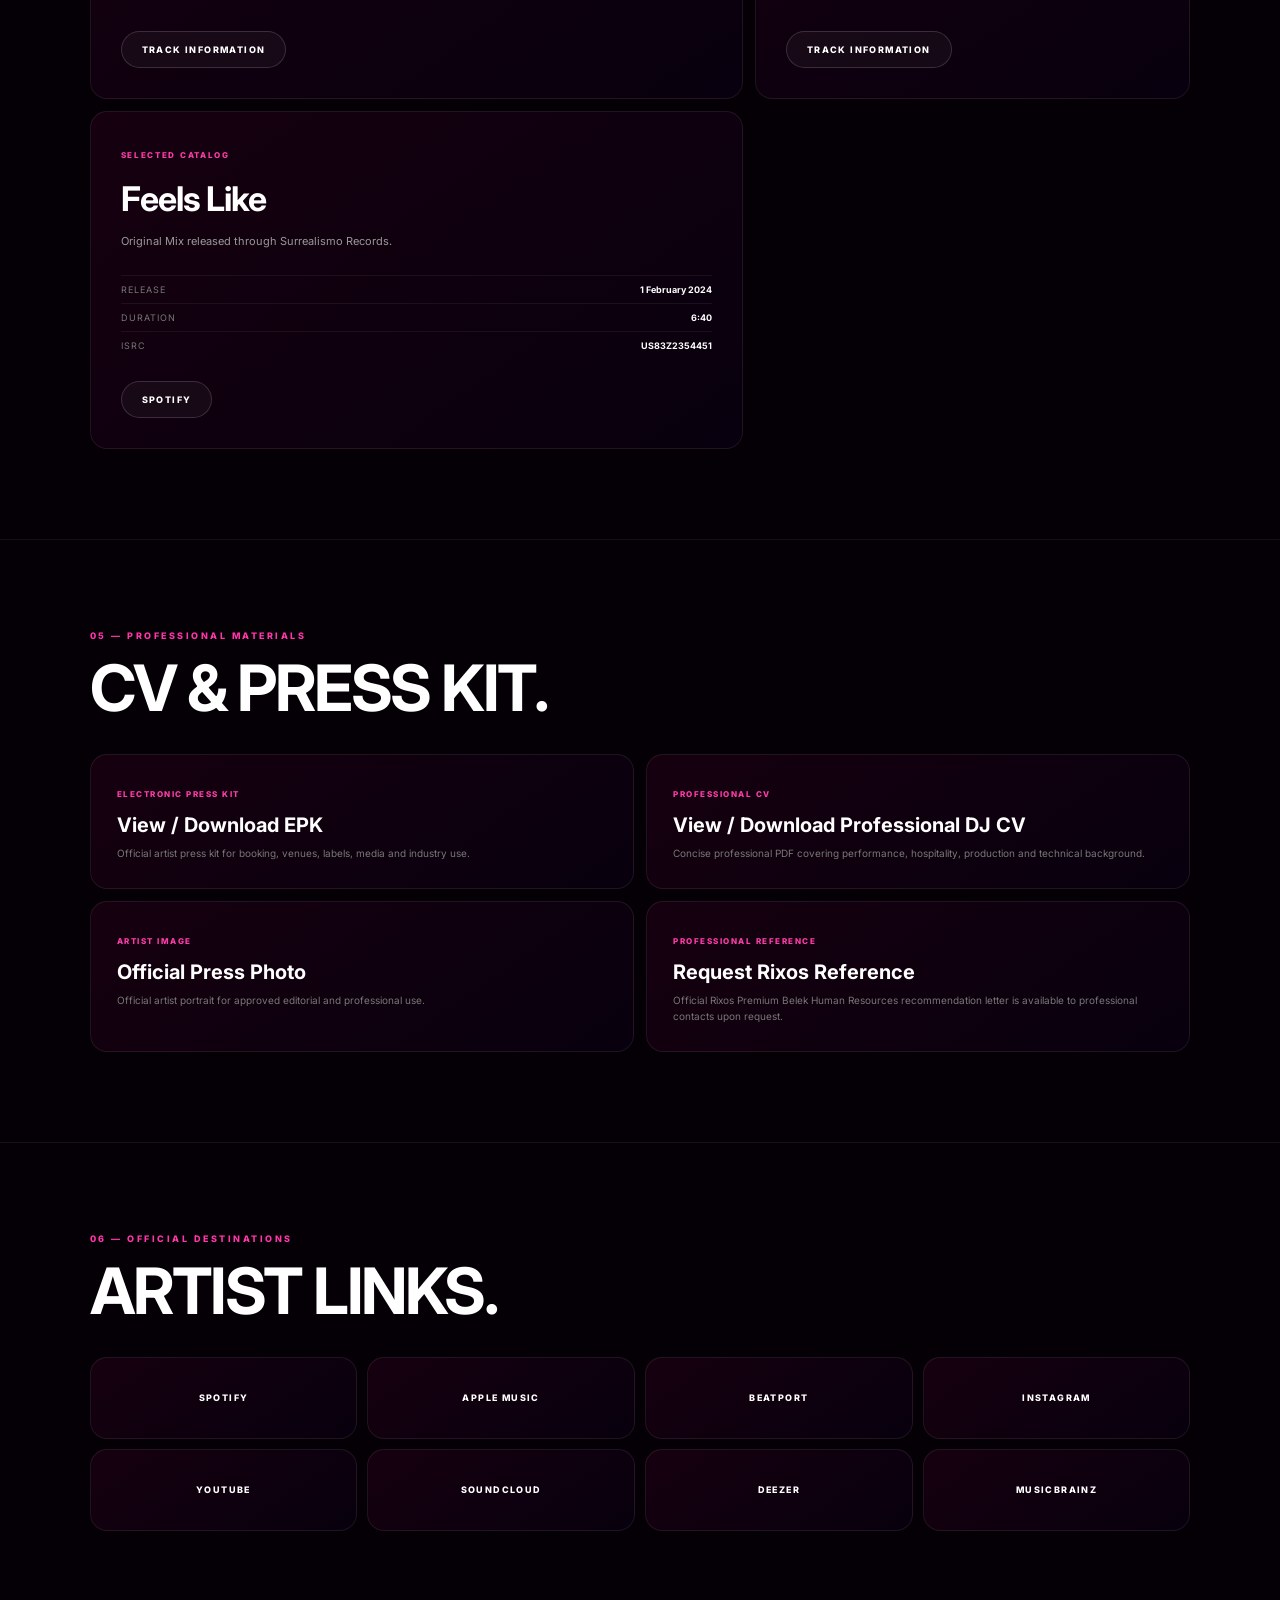
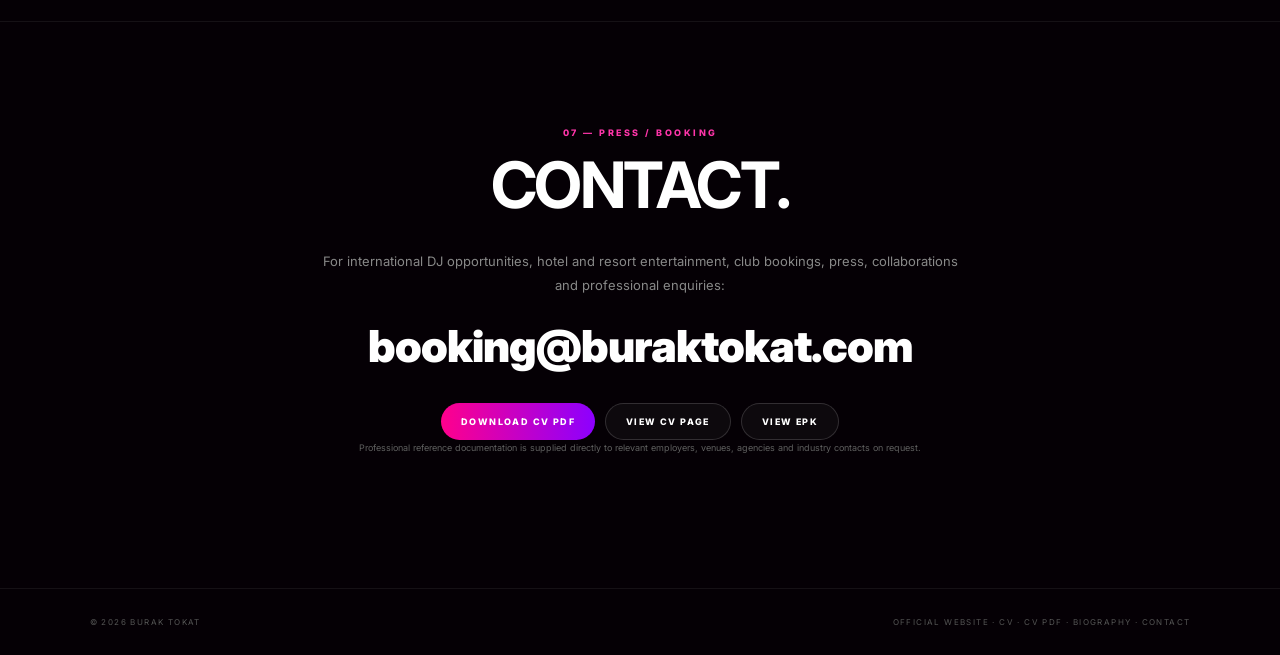
==== commit 25d4cf6f: "Add Liar to official press catalogue" ====
--- a/press/index.html
+++ b/press/index.html
@@ -64,7 +64,7 @@
 
     <section id="career"><div class="section-label">03 — Professional Experience</div><h2>Live & Hospitality.</h2><div class="career"><article class="career-card reference"><small>International Hospitality</small><h3>Rixos Premium Belek</h3><p>Official HR recommendation confirms experience within music and entertainment operations, including international guest profiles, varied event concepts, musical programming adaptation, professional stage standards, teamwork and guest-experience awareness.</p></article><article class="career-card"><small>Club Performance</small><h3>Club Inferno Mania</h3><p>Professional club background across Konya and Bursa, forming the foundation of Tokat's DJ performance experience and stage awareness.</p></article><article class="career-card"><small>Venue Experience</small><h3>Mr Frog · Konya</h3><p>Additional DJ performance experience in a nightlife and venue environment.</p></article></div></section>
 
-    <section id="releases"><div class="section-label">04 — Releases</div><h2>Selected Music.</h2><div class="release-grid"><article class="release"><div class="status">Released · 6 November 2026</div><h3>Crescent</h3><p>Melodic Techno single released through Colorica, marking a new chapter in the Burak Tokat artist project.</p><div class="release-meta"><div><span>Artist</span><strong>Burak Tokat</strong></div><div><span>Label</span><strong>Colorica</strong></div><div><span>Genre</span><strong>Melodic Techno</strong></div><div><span>Release</span><strong>6 November 2026</strong></div></div><div class="actions"><a class="btn" href="../music/crescent.html">Release Information</a></div></article><article class="release"><div class="status">Upcoming · 5 March 2027</div><h3>Lotus</h3><p>Melodic Techno single signed to Freegrant / Big Toys Production.</p><div class="release-meta"><div><span>Artist</span><strong>Burak Tokat</strong></div><div><span>Label</span><strong>Freegrant / Big Toys Production</strong></div><div><span>Release</span><strong>5 March 2027</strong></div></div><div class="actions"><a class="btn" href="../music/lotus.html">Release Information</a></div></article><article class="release"><div class="status">Unreleased</div><h3>Breathe</h3><p>Melodic Techno production by Burak Tokat.</p><div class="release-meta"><div><span>Artist</span><strong>Burak Tokat</strong></div><div><span>Format</span><strong>Extended Mix</strong></div><div><span>Status</span><strong>Unreleased</strong></div></div><div class="actions"><a class="btn" href="../music/breathe.html">Track Information</a></div></article><article class="release"><div class="status">Selected Catalog</div><h3>Feels Like</h3><p>Original Mix released through Surrealismo Records.</p><div class="release-meta"><div><span>Release</span><strong>1 February 2024</strong></div><div><span>Duration</span><strong>6:40</strong></div><div><span>ISRC</span><strong>US83Z2354451</strong></div></div><div class="actions"><a class="btn" href="https://open.spotify.com/track/1SCEhdeMEhMFP7jgETEWyG" target="_blank" rel="noopener">Spotify</a></div></article></div></section>
+    <section id="releases"><div class="section-label">04 — Releases</div><h2>Selected Music.</h2><div class="release-grid"><article class="release"><div class="status">Released · 6 November 2026</div><h3>Crescent</h3><p>Melodic Techno single released through Colorica, marking a new chapter in the Burak Tokat artist project.</p><div class="release-meta"><div><span>Artist</span><strong>Burak Tokat</strong></div><div><span>Label</span><strong>Colorica</strong></div><div><span>Genre</span><strong>Melodic Techno</strong></div><div><span>Release</span><strong>6 November 2026</strong></div></div><div class="actions"><a class="btn" href="../music/crescent.html">Release Information</a></div></article><article class="release"><div class="status">Upcoming · 5 March 2027</div><h3>Lotus</h3><p>Melodic Techno single signed to Freegrant / Big Toys Production.</p><div class="release-meta"><div><span>Artist</span><strong>Burak Tokat</strong></div><div><span>Label</span><strong>Freegrant / Big Toys Production</strong></div><div><span>Release</span><strong>5 March 2027</strong></div></div><div class="actions"><a class="btn" href="../music/lotus.html">Release Information</a></div></article><article class="release"><div class="status">Unreleased</div><h3>Liar (To the Name)</h3><p>Melodic Techno production featuring an R&amp;B-influenced vocal.</p><div class="release-meta"><div><span>Artist</span><strong>Burak Tokat</strong></div><div><span>Genre</span><strong>Melodic Techno</strong></div><div><span>Status</span><strong>Unreleased</strong></div></div><div class="actions"><a class="btn" href="../music/liar-to-the-name.html">Track Information</a></div></article><article class="release"><div class="status">Unreleased</div><h3>Breathe</h3><p>Melodic Techno production by Burak Tokat.</p><div class="release-meta"><div><span>Artist</span><strong>Burak Tokat</strong></div><div><span>Format</span><strong>Extended Mix</strong></div><div><span>Status</span><strong>Unreleased</strong></div></div><div class="actions"><a class="btn" href="../music/breathe.html">Track Information</a></div></article><article class="release"><div class="status">Selected Catalog</div><h3>Feels Like</h3><p>Original Mix released through Surrealismo Records.</p><div class="release-meta"><div><span>Release</span><strong>1 February 2024</strong></div><div><span>Duration</span><strong>6:40</strong></div><div><span>ISRC</span><strong>US83Z2354451</strong></div></div><div class="actions"><a class="btn" href="https://open.spotify.com/track/1SCEhdeMEhMFP7jgETEWyG" target="_blank" rel="noopener">Spotify</a></div></article></div></section>
 
     <section id="assets"><div class="section-label">05 — Professional Materials</div><h2>CV & Press Kit.</h2><div class="assets"><a class="asset" href="../Burak_Tokat_EPK_2026.pdf" target="_blank" rel="noopener"><small>Electronic Press Kit</small><h3>View / Download EPK</h3><p>Official artist press kit for booking, venues, labels, media and industry use.</p></a><a class="asset" href="../Burak_Tokat_CV_2026.pdf" target="_blank" rel="noopener"><small>Professional CV</small><h3>View / Download Professional DJ CV</h3><p>Concise professional PDF covering performance, hospitality, production and technical background.</p></a><a class="asset" href="../burak-tokat-hero.JPG" download="Burak-Tokat-Official-Artist-Photo.JPG"><small>Artist Image</small><h3>Official Press Photo</h3><p>Official artist portrait for approved editorial and professional use.</p></a><a class="asset" href="mailto:booking@buraktokat.com?subject=Burak%20Tokat%20Professional%20Reference%20Request"><small>Professional Reference</small><h3>Request Rixos Reference</h3><p>Official Rixos Premium Belek Human Resources recommendation letter is available to professional contacts upon request.</p></a></div></section>
 
